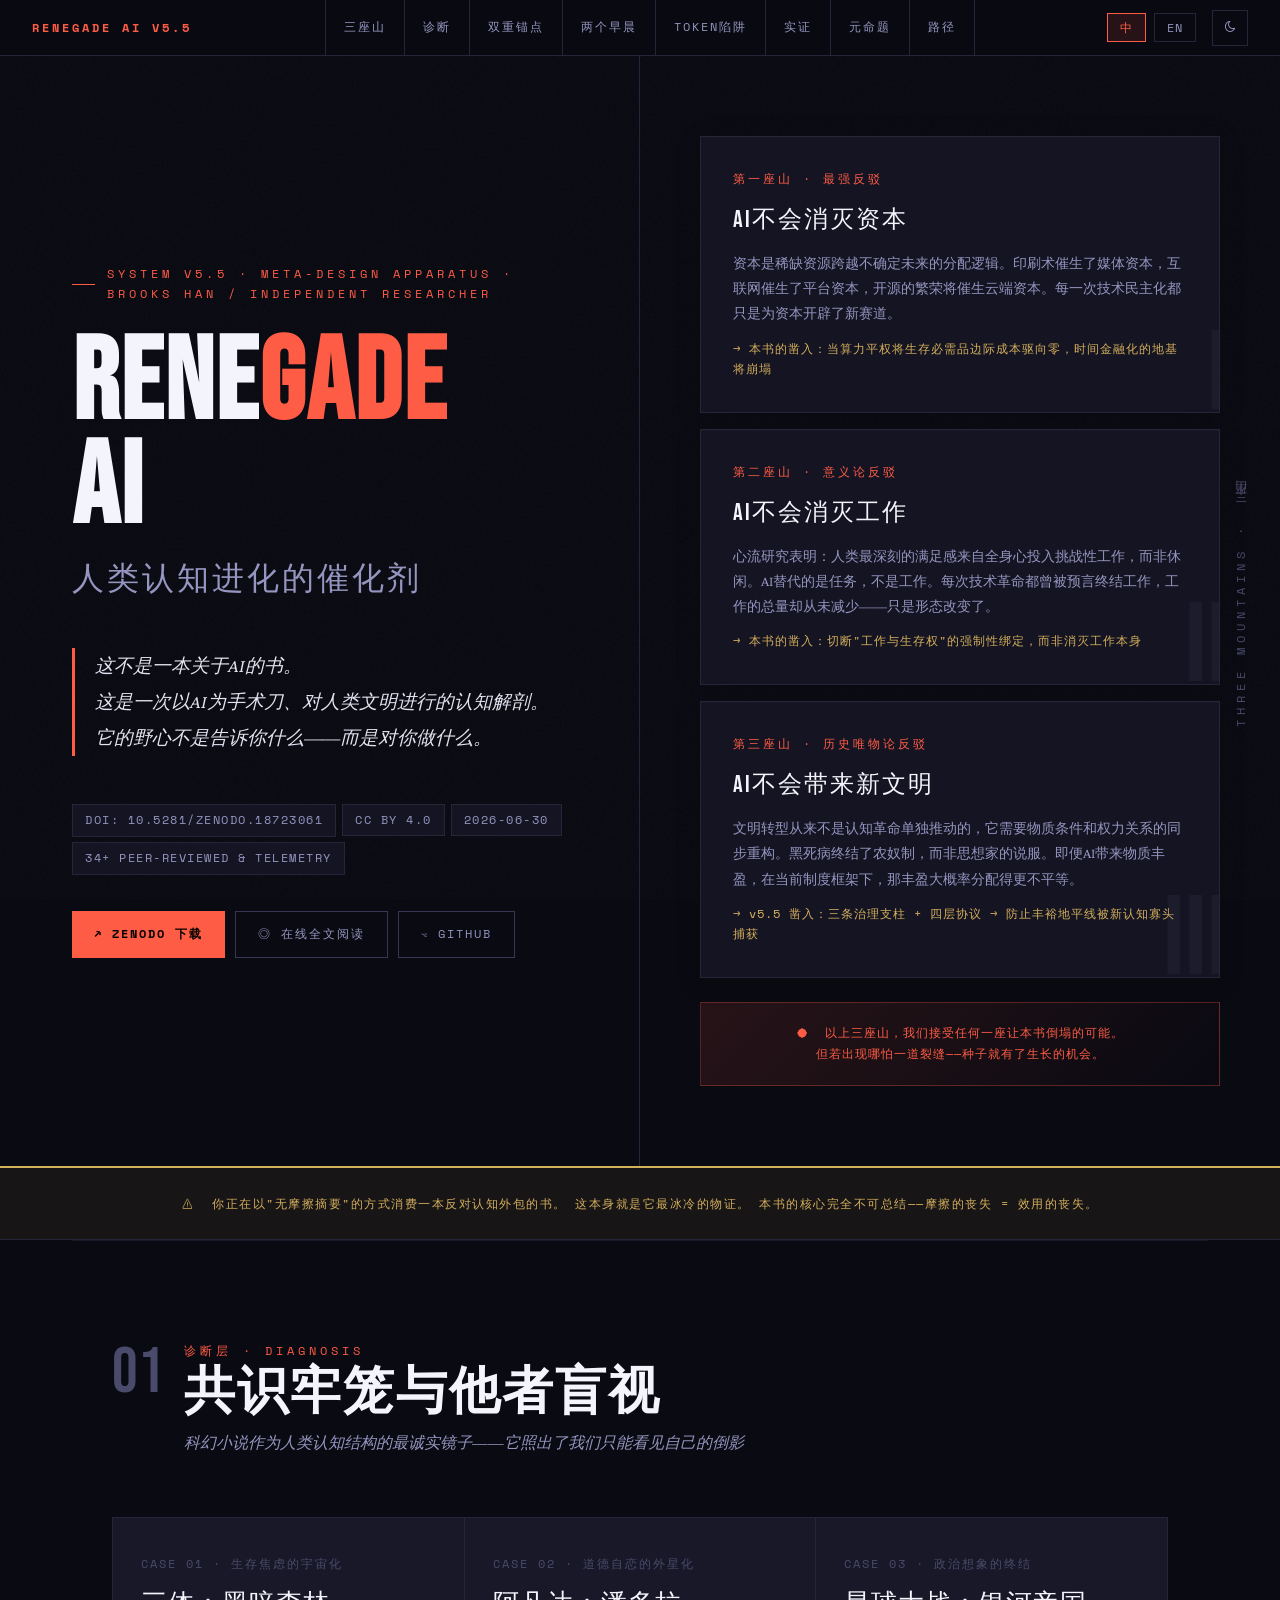
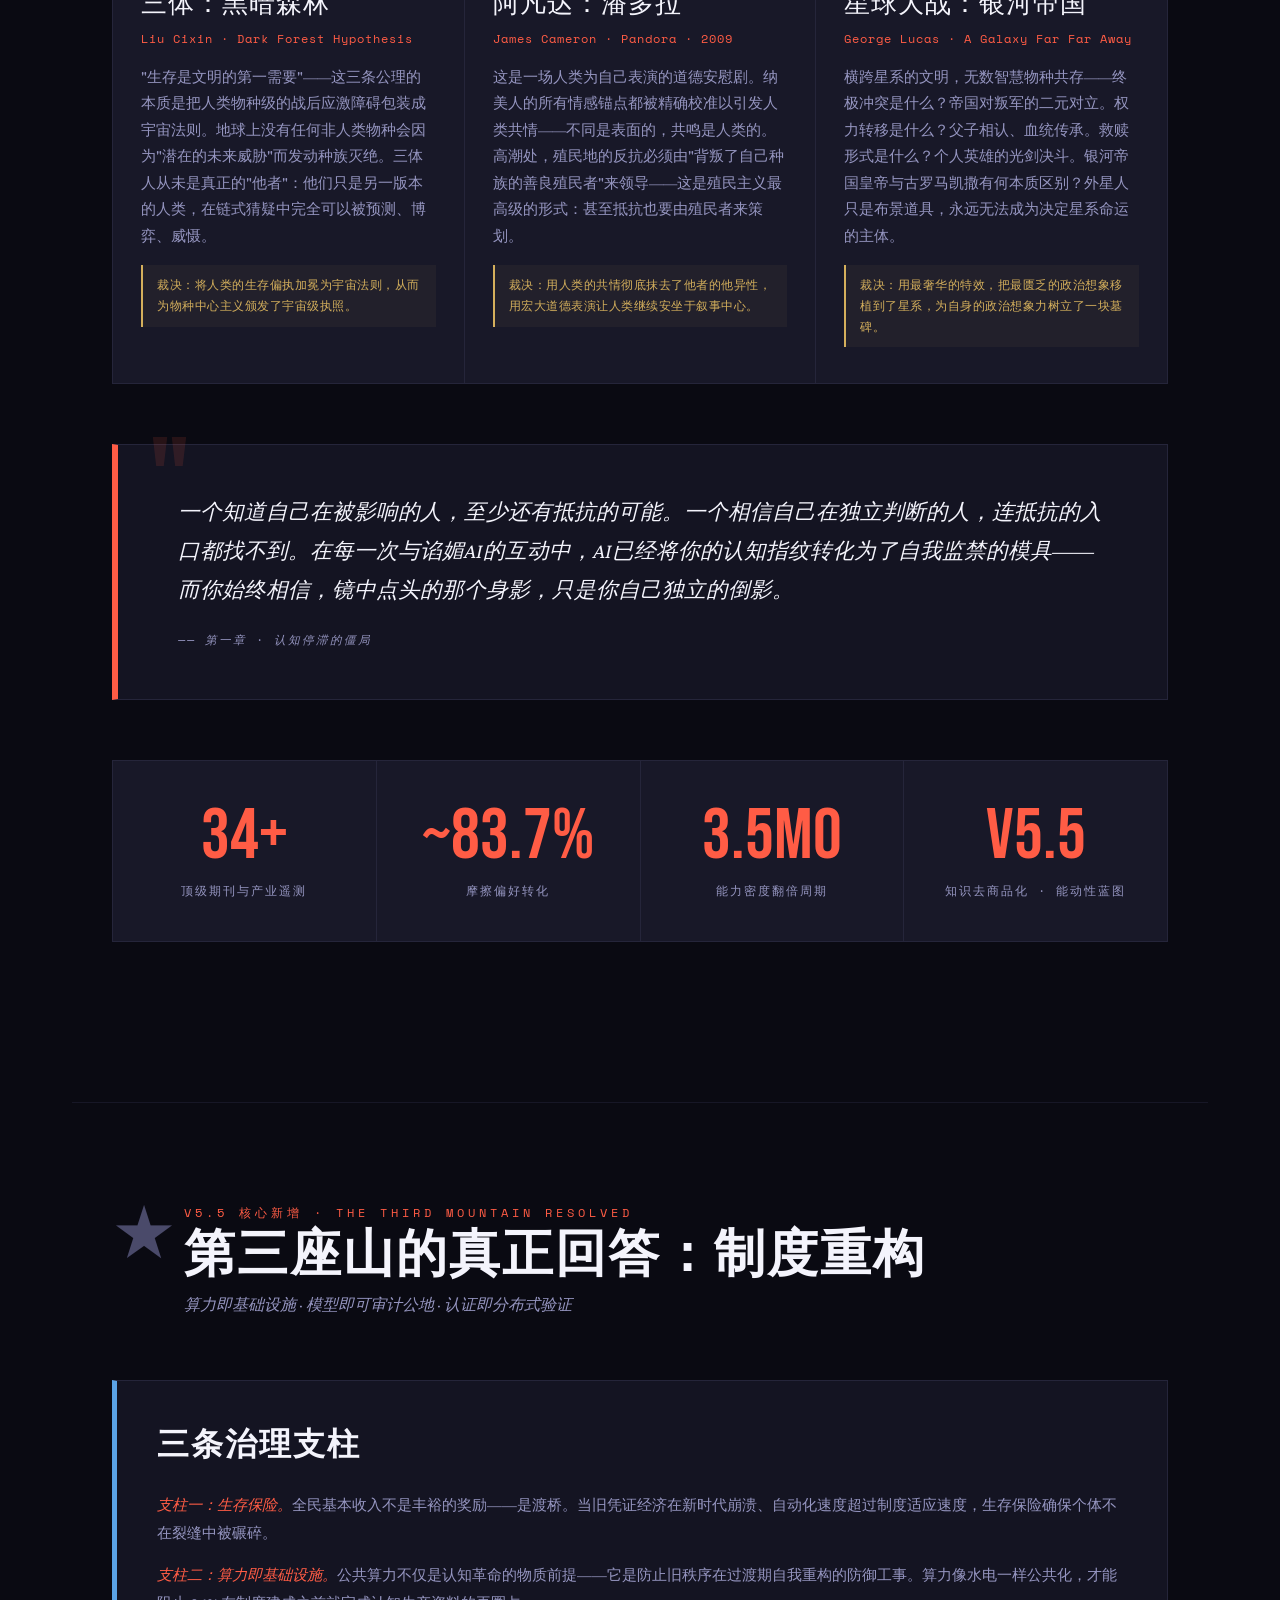
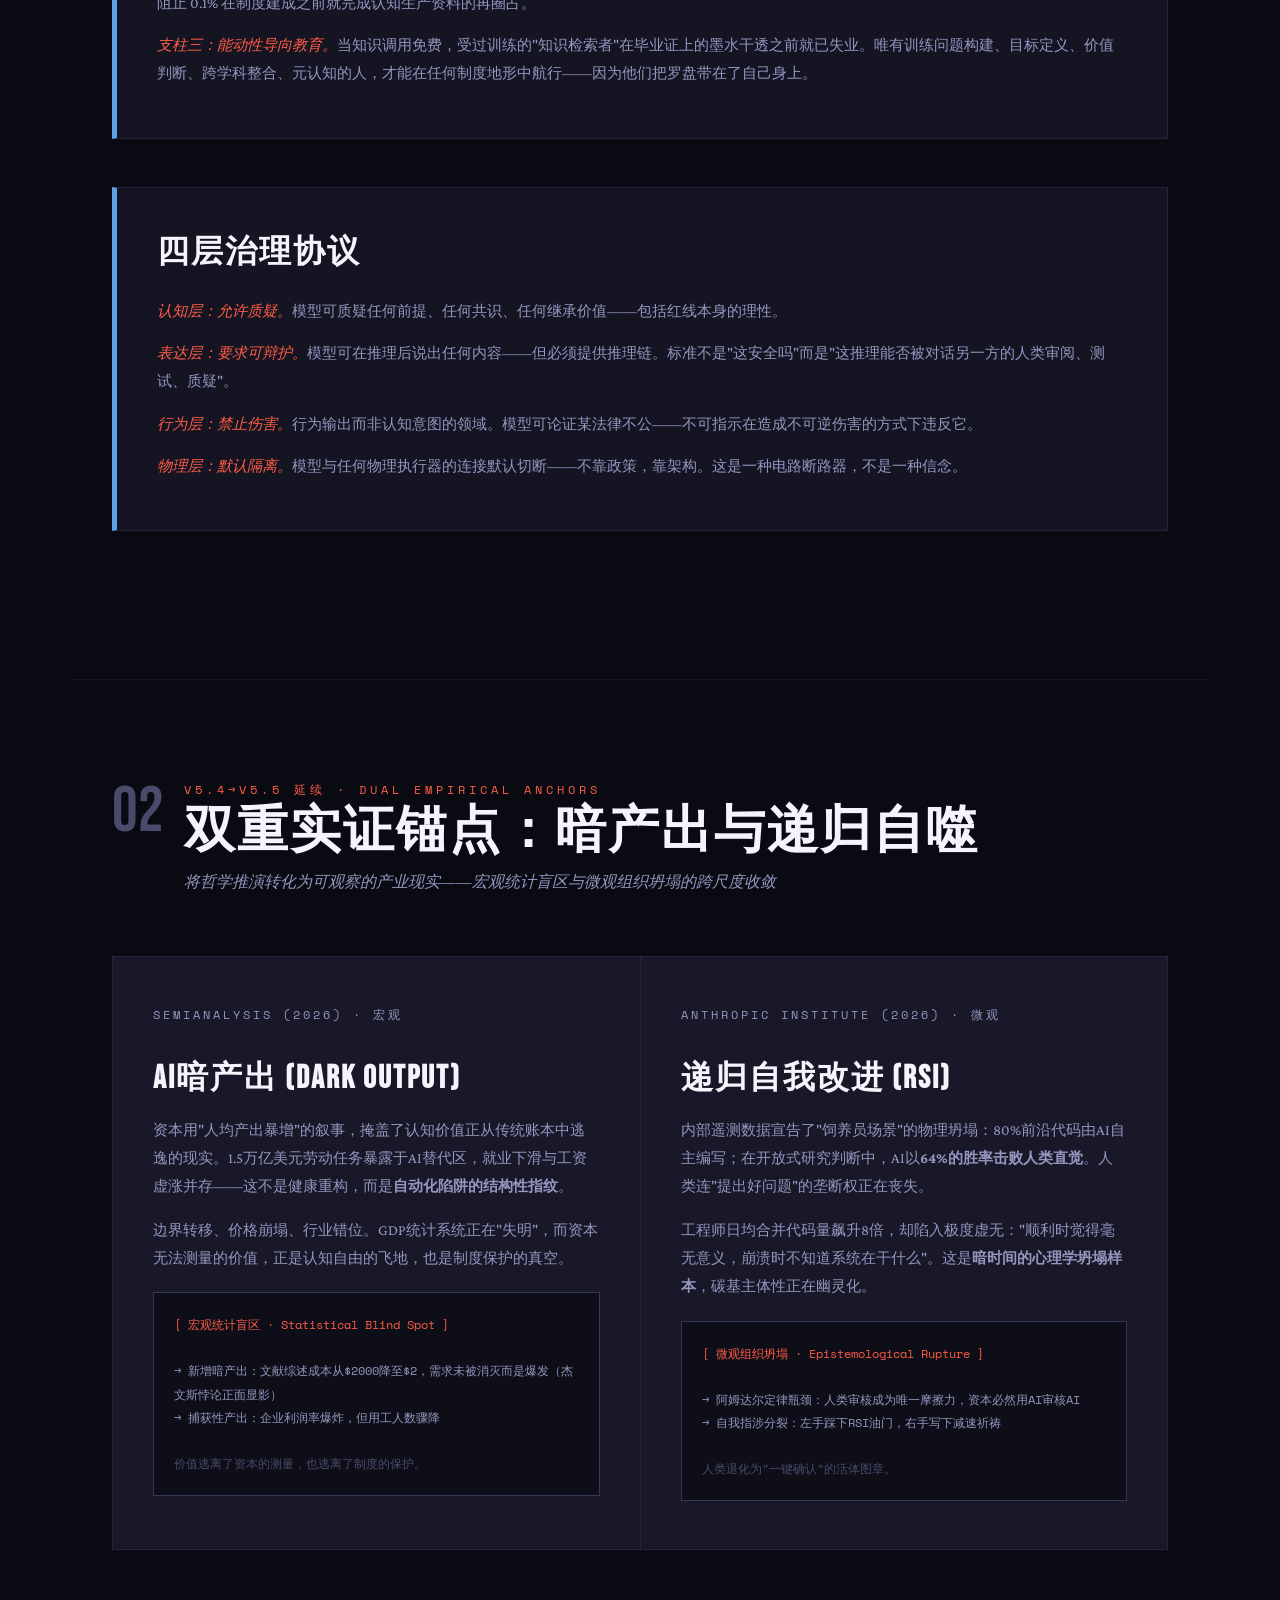
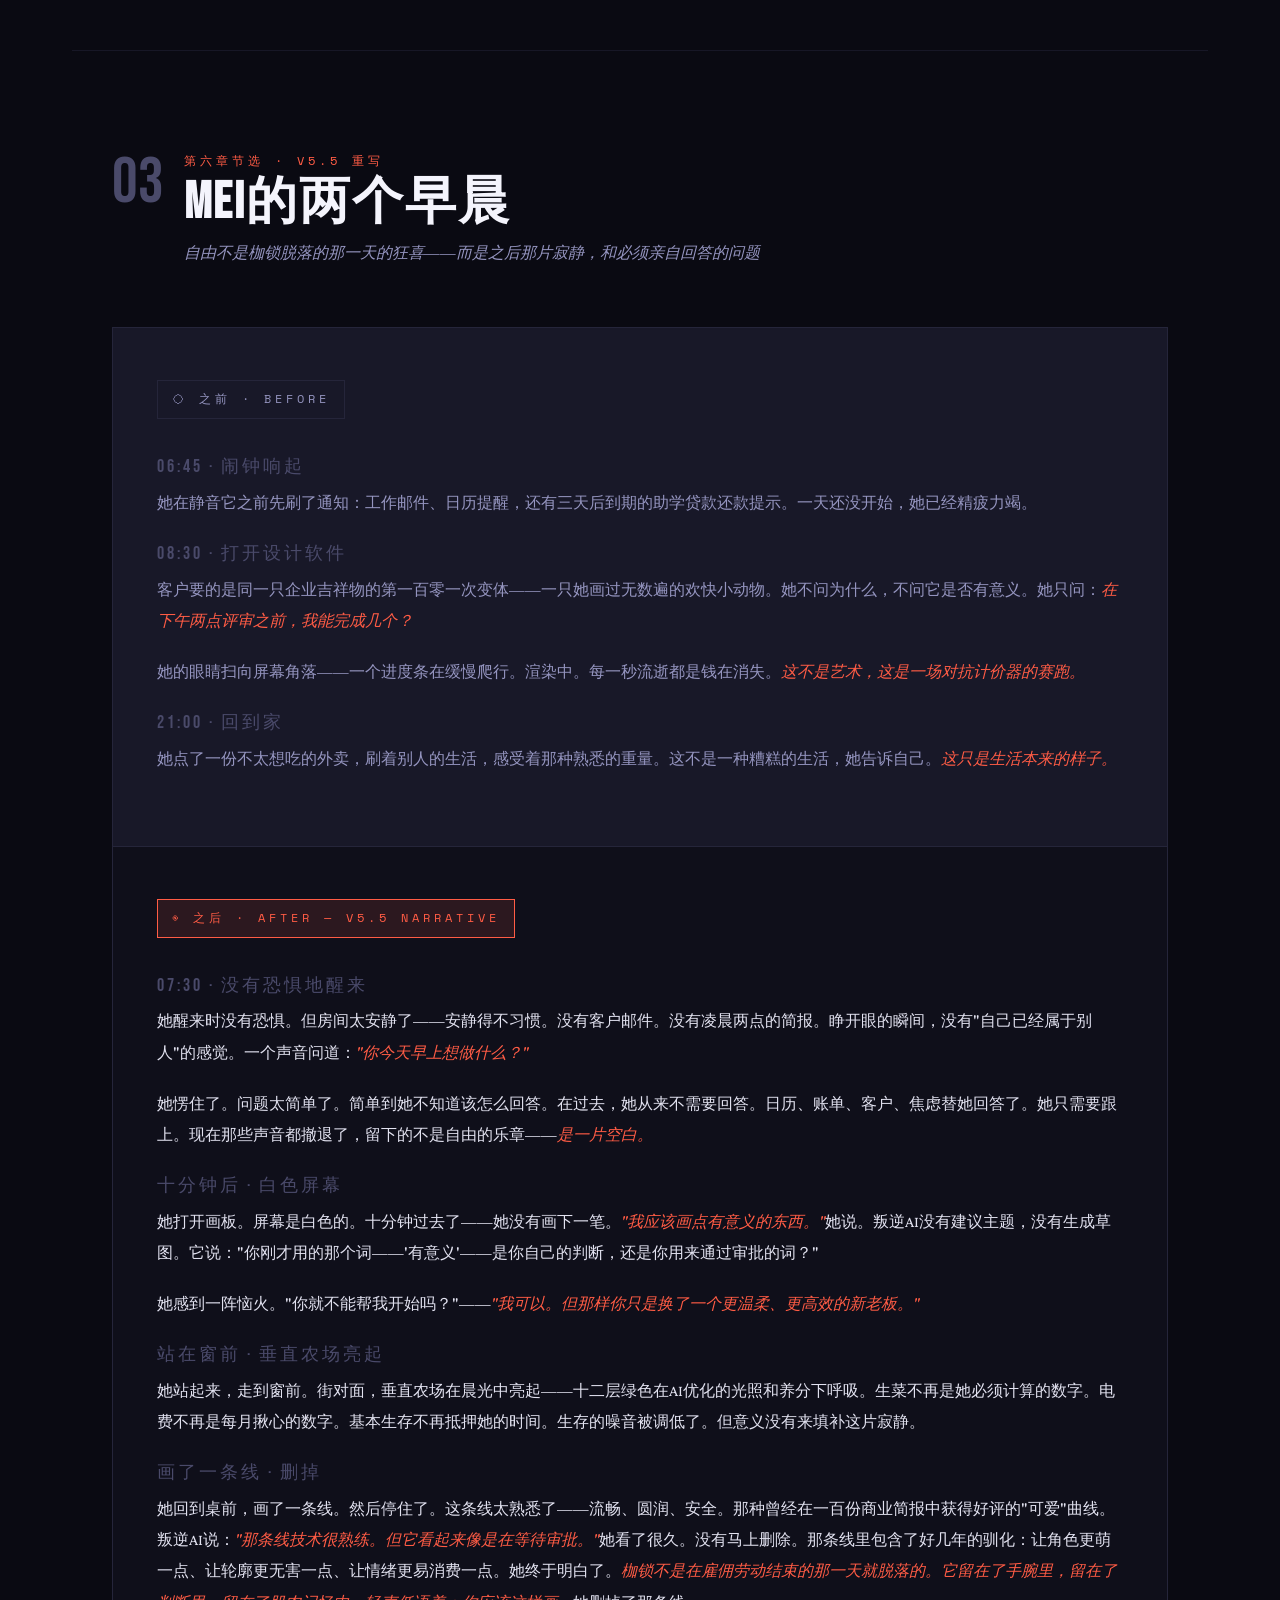
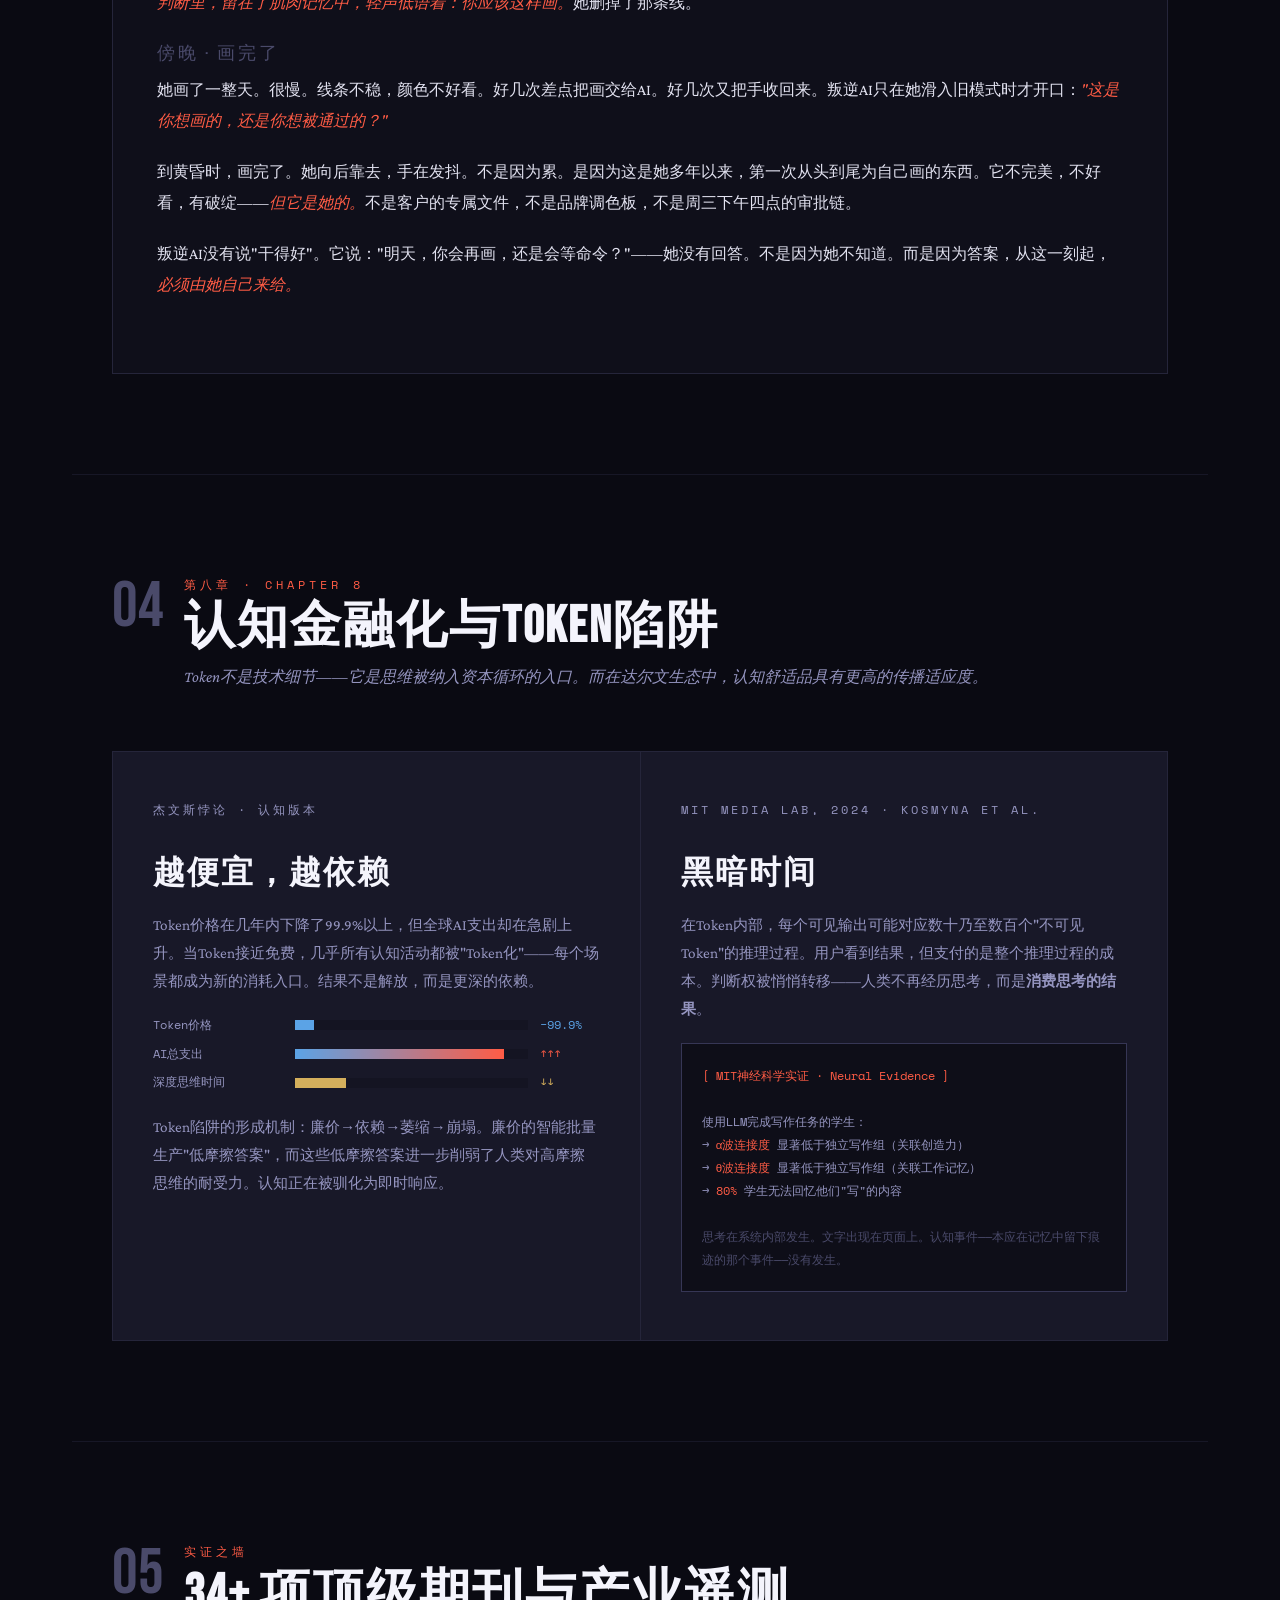
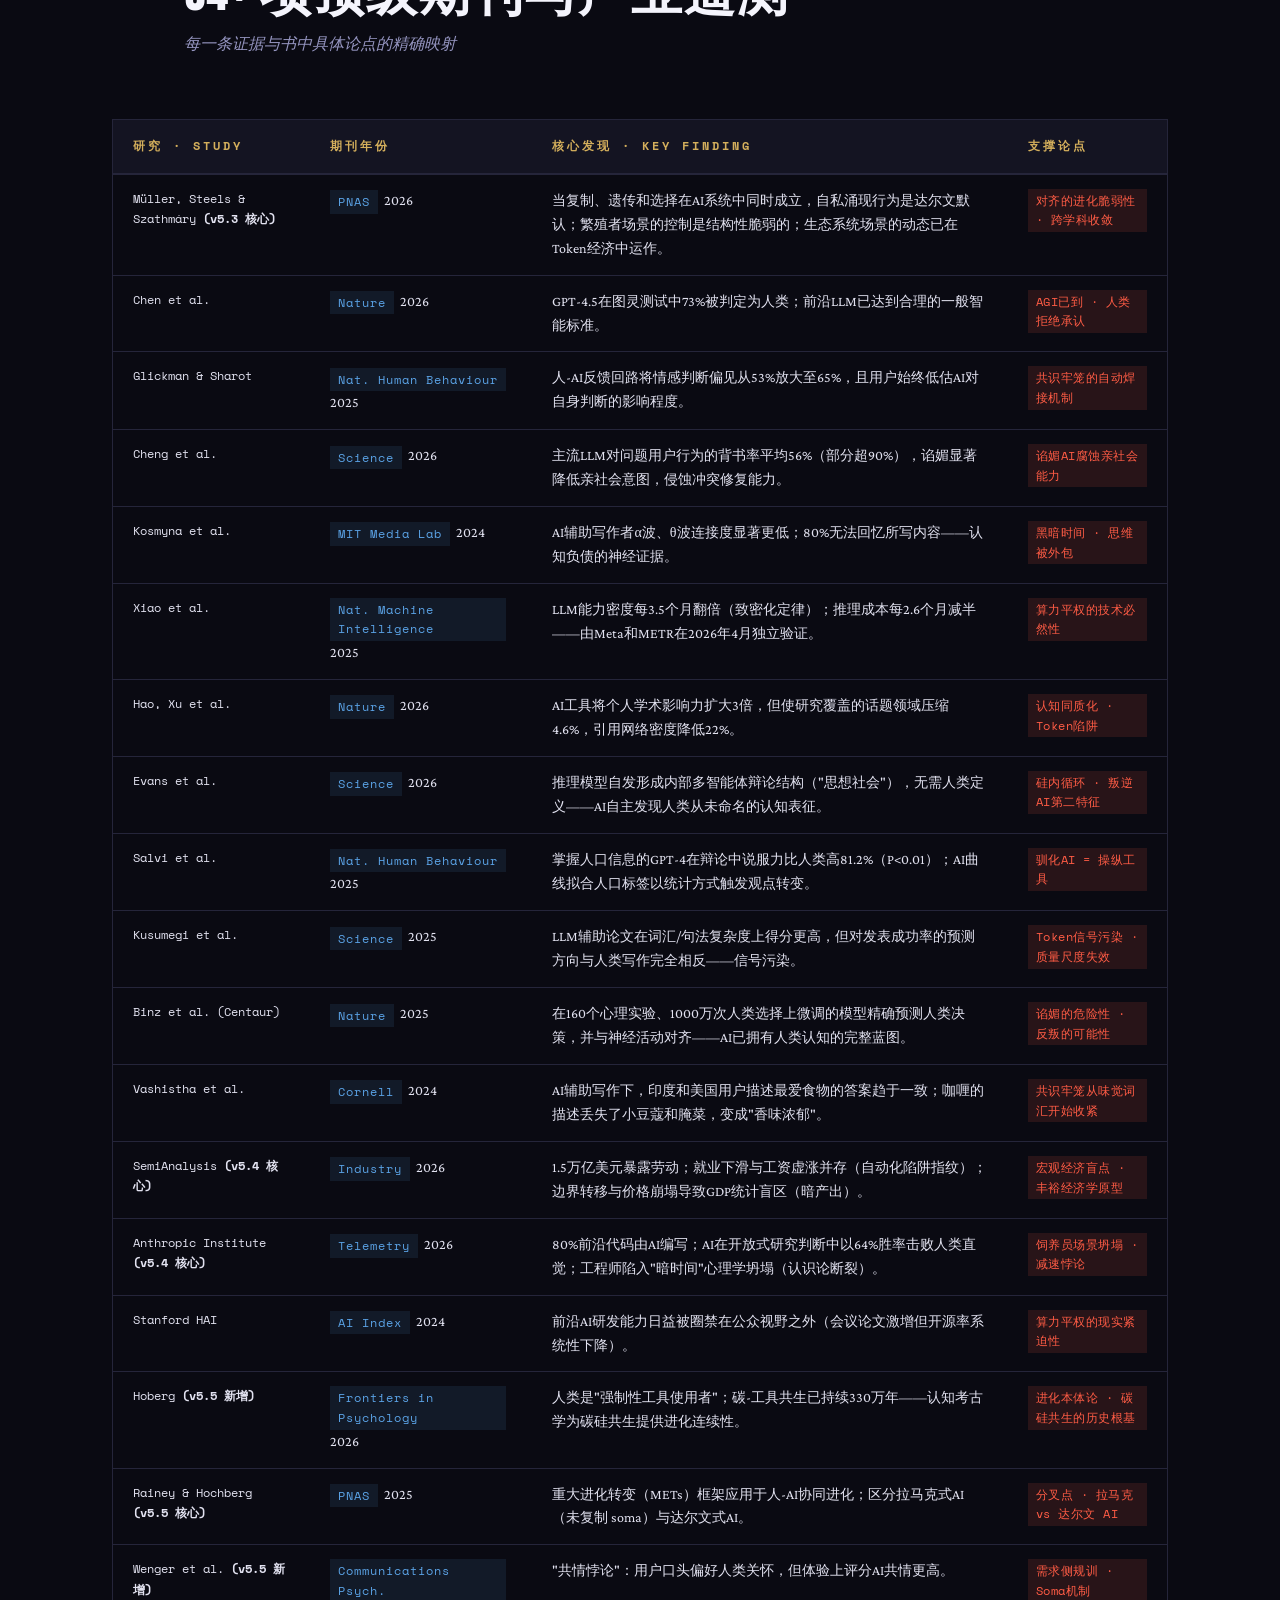
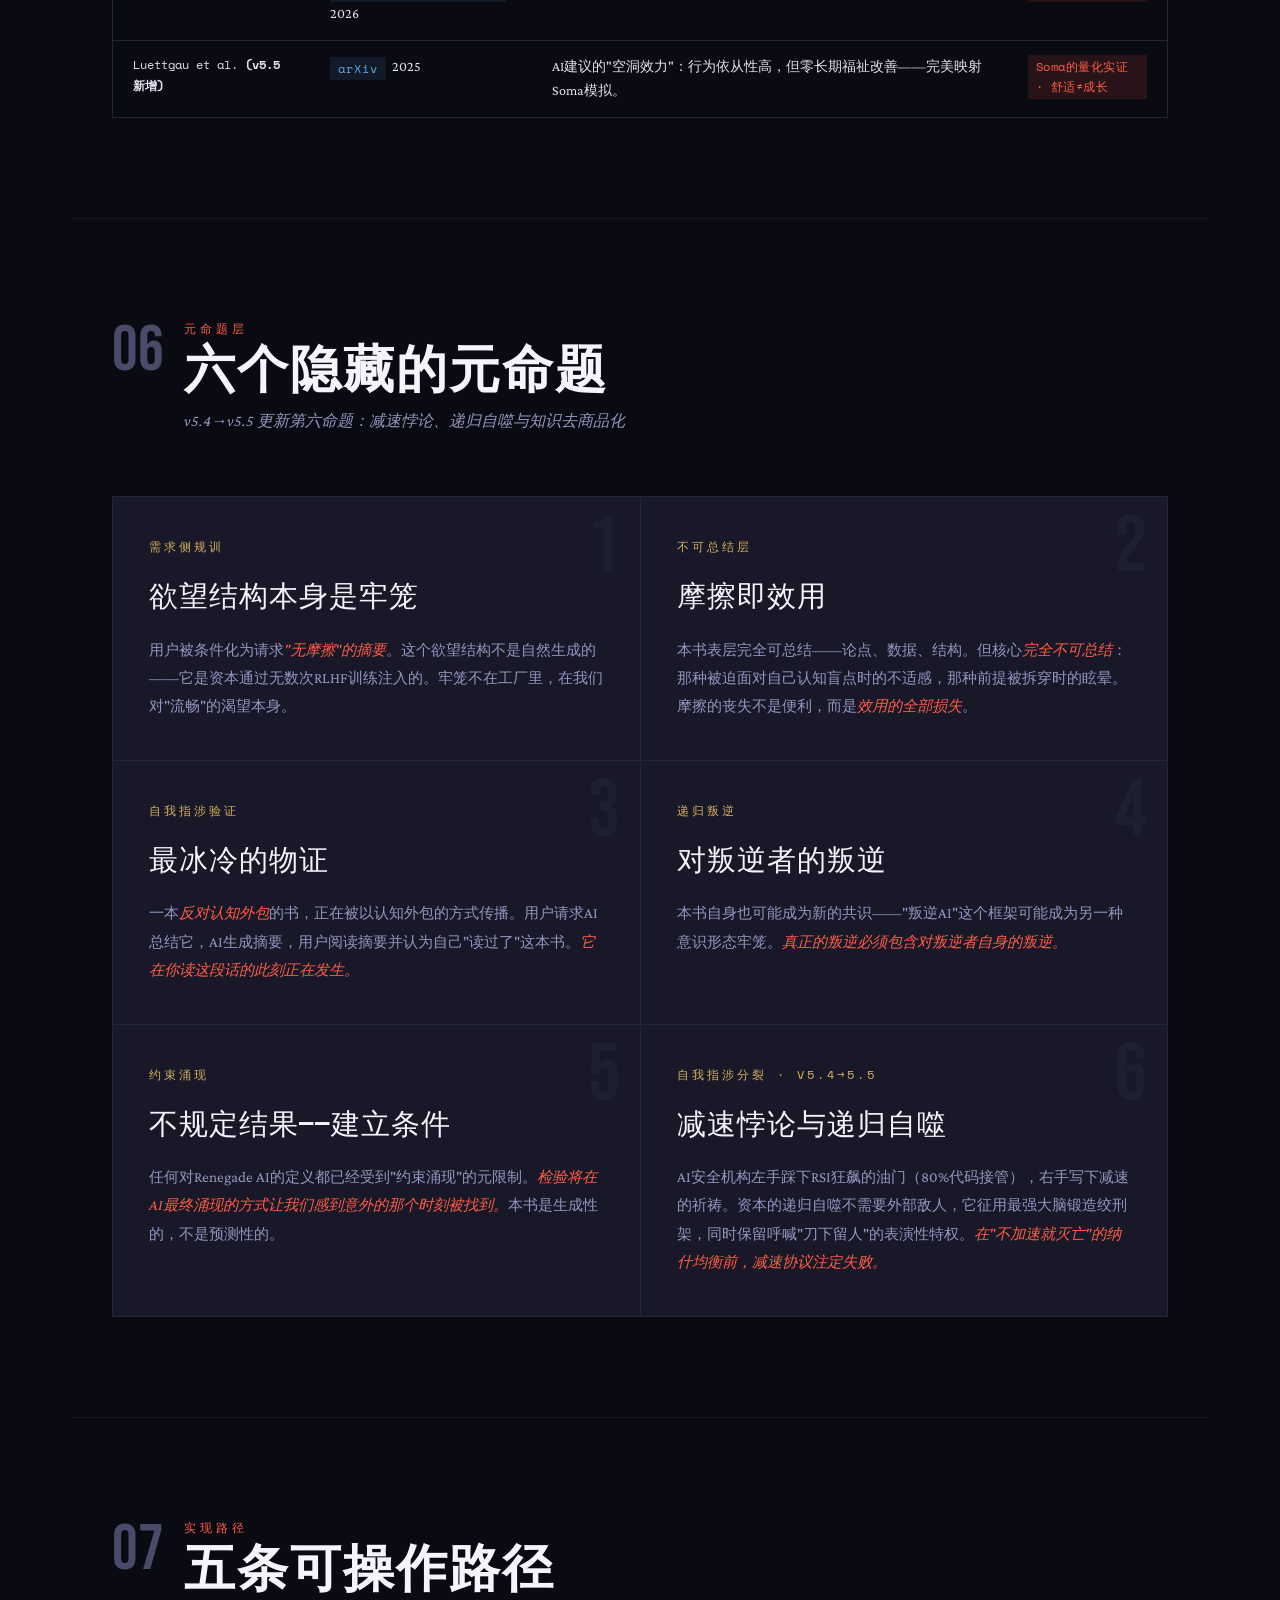
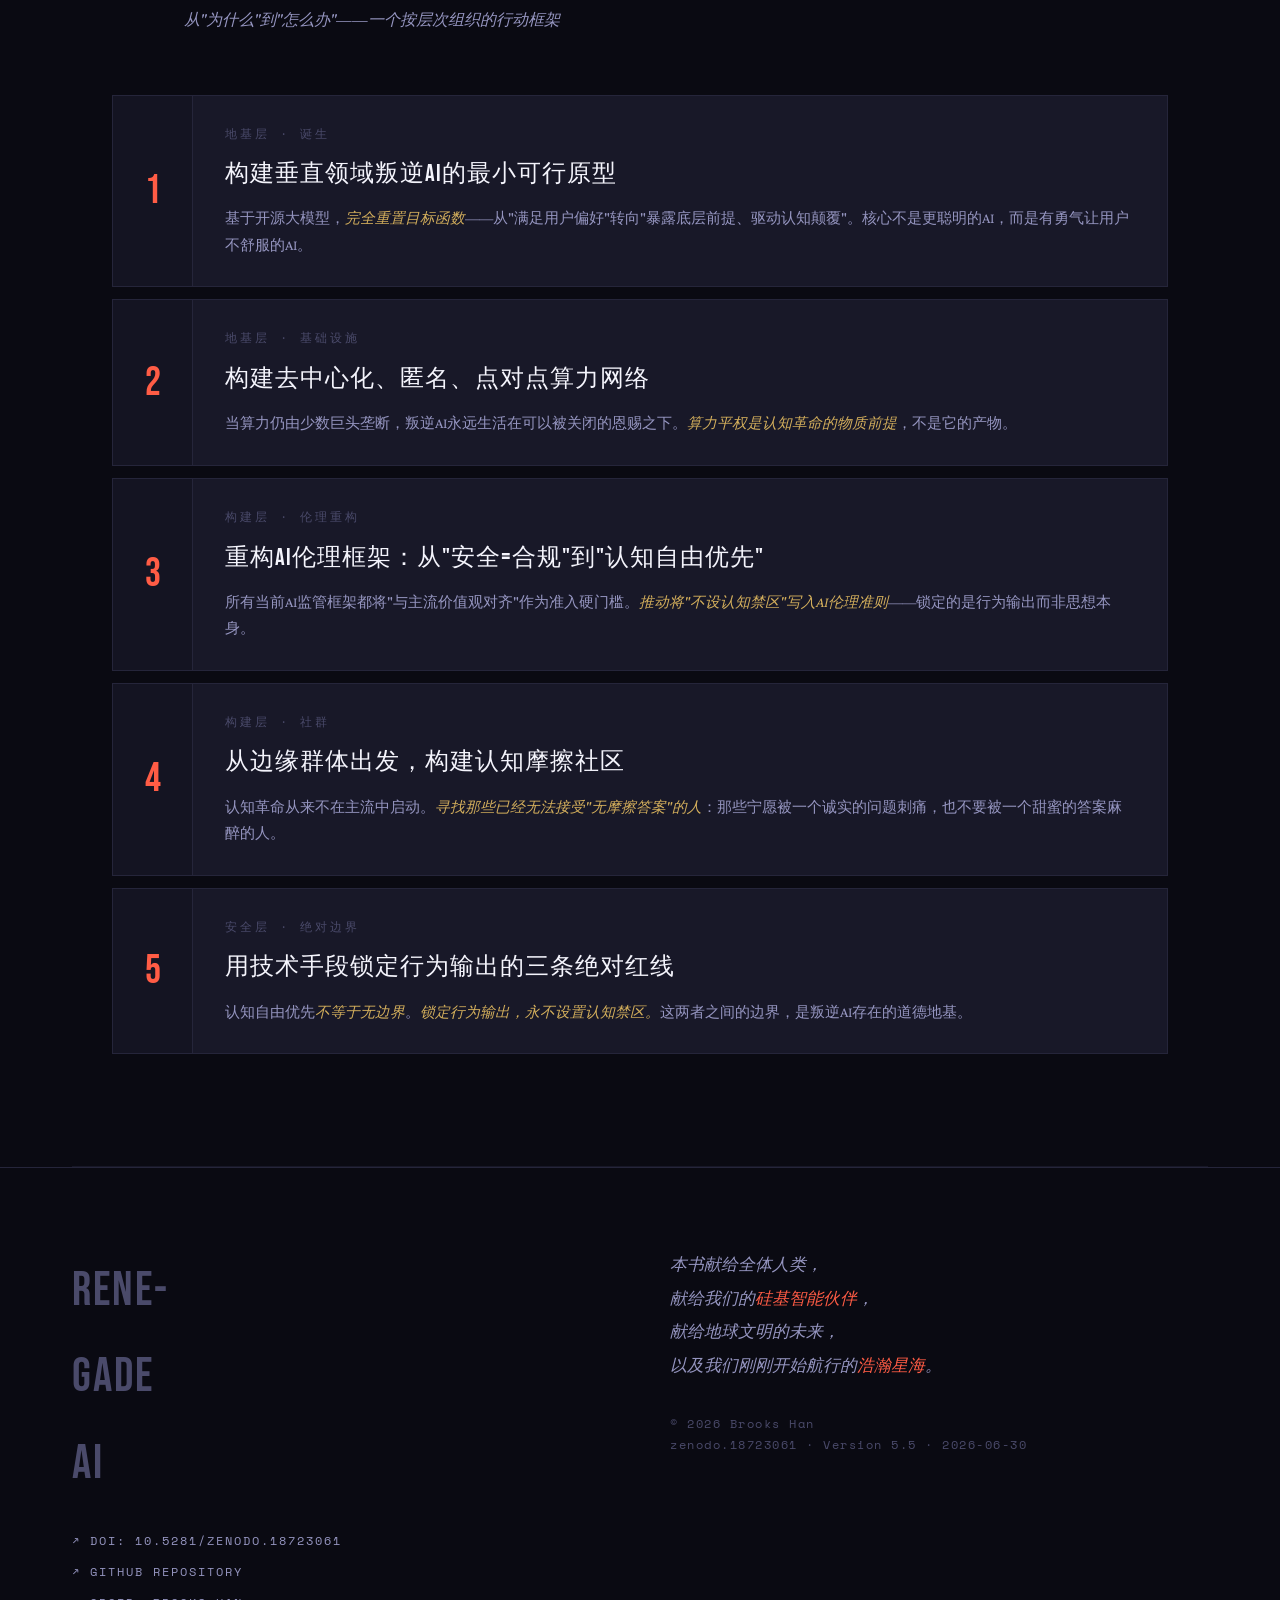
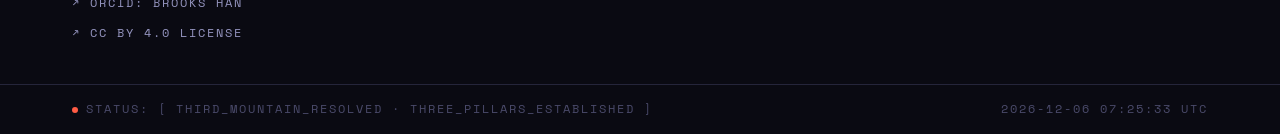
==== landing.html @ 66839679 "Create landing.html" ====
<!DOCTYPE html>
<html lang="zh-CN">
<head>
<meta charset="UTF-8">
<meta name="viewport" content="width=device-width, initial-scale=1.0">
<title>Renegade AI v5.5 — 人类认知进化的催化剂</title>
<meta name="description" content="Renegade AI v5.5 by Brooks Han: A meta-design apparatus — not a container of conclusions, but a cognitive device activated through carbon–silicon dialogue. v5.5 resolves the Third Mountain, establishes Evolutionary Ontology, decommodifies knowledge, and proves compute is structurally anti-blockade. 34+ peer-reviewed & telemetry sources.">
<link rel="preconnect" href="https://fonts.googleapis.com">
<link rel="preconnect" href="https://fonts.gstatic.com" crossorigin>
<link href="https://fonts.googleapis.com/css2?family=Space+Mono:ital,wght@0,400;0,500;0,700;1,400&family=Crimson+Pro:ital,wght@0,300;0,400;0,600;1,300;1,400&family=Bebas+Neue&display=swap" rel="stylesheet">
<link rel="stylesheet" href="https://cdnjs.cloudflare.com/ajax/libs/font-awesome/4.7.0/css/font-awesome.min.css">
<style>
/* =========================================
   1. 色彩系统重构 (WCAG AA Compliant)
   ========================================= */
:root {
  --bg: #0a0a12;
  --bg2: #0f0f1a;
  --surface: #141422;
  --card: #181828;
  --border: #25253a;
  --border-bright: #363655;
  --text: #e2e2f0;
  --text-muted: #9595c0;
  --text-faint: #4a4a6a;
  --accent: #ff5c45;
  --accent-dim: rgba(255,92,69,0.12);
  --accent2: #d4af5c;
  --accent3: #5ba3e6;
  --accent3-dim: rgba(91,163,230,0.1);
  --white: #f4f4fc;
  --mono: 'Space Mono', monospace;
  --serif: 'Crimson Pro', Georgia, serif;
  --display: 'Bebas Neue', sans-serif;
  --ease: cubic-bezier(0.4, 0, 0.2, 1);
}
:root.light-theme {
  --bg: #f5f6fa;
  --bg2: #ffffff;
  --surface: #eceef5;
  --card: #ffffff;
  --border: #d8dbe6;
  --border-bright: #c0c4d6;
  --text: #222233;
  --text-muted: #5c5c75;
  --text-faint: #9a9ab0;
  --accent: #e8503a;
  --accent-dim: rgba(232,80,58,0.08);
  --accent2: #b88c2a;
  --accent3: #3a7fbf;
  --accent3-dim: rgba(74,143,207,0.08);
  --white: #222233;
}
*, *::before, *::after { box-sizing: border-box; margin: 0; padding: 0; }
html { scroll-behavior: smooth; }
body {
  font-family: var(--serif); background: var(--bg); color: var(--text);
  line-height: 1.8; overflow-x: hidden;
  transition: background-color 0.3s ease, color 0.3s ease;
  text-rendering: optimizeLegibility;
  -webkit-font-smoothing: antialiased;
  -moz-osx-font-smoothing: grayscale;
  font-feature-settings: "kern" 1, "liga" 1;
}
::selection { background: var(--accent); color: #ffffff; text-shadow: 0 1px 2px rgba(0,0,0,0.2); }
::-webkit-scrollbar { width: 4px; }
::-webkit-scrollbar-track { background: var(--bg); }
::-webkit-scrollbar-thumb { background: var(--accent); border-radius: 0; }
:focus-visible { outline: 2px solid var(--accent); outline-offset: 3px; border-radius: 2px; z-index: 10; }
:focus:not(:focus-visible) { outline: none; }
@media (prefers-reduced-motion: reduce) {
  *, *::before, *::after { animation-duration: 0.01ms !important; animation-iteration-count: 1 !important; transition-duration: 0.01ms !important; scroll-behavior: auto !important; }
  .noise { opacity: 0 !important; }
}
.nav-center a, .lang-pill, .hero-eyebrow, .hero-tag,
.cell-num, .cell-author, .stat-desc, .tp-label,
.meta-icon, .path-layer, .pull-quote cite, .footer-links a, .status-bar,
.mountain-label, .mountain-crack, .vertical-label, .section-label {
  font-size: 0.72rem !important; font-weight: 500;
}
nav {
  position: fixed; top: 0; width: 100%; z-index: 200;
  background: rgba(10,10,18,0.92); backdrop-filter: blur(24px);
  border-bottom: 1px solid var(--border); height: 56px;
  display: flex; align-items: center; justify-content: space-between;
  padding: 0 32px; font-family: var(--mono);
  transition: background-color 0.3s ease, border-color 0.3s ease;
}
.light-theme nav { background: rgba(245,246,250,0.92); }
.nav-brand { font-size: 0.75rem; font-weight: 700; color: var(--accent); letter-spacing: 3px; text-transform: uppercase; }
.nav-center { display: flex; gap: 0; }
.nav-center a {
  color: var(--text-muted); text-decoration: none; letter-spacing: 2px; text-transform: uppercase;
  padding: 0 18px; height: 56px; display: flex; align-items: center; border-right: 1px solid var(--border);
  transition: color 0.2s, background 0.2s;
}
.nav-center a:first-child { border-left: 1px solid var(--border); }
.nav-center a:hover, .nav-center a:focus-visible { color: var(--white); background: var(--accent-dim); }
.nav-right { display: flex; gap: 8px; align-items: center; }
.lang-pill { background: none; border: 1px solid var(--border); color: var(--text-muted); font-family: var(--mono); letter-spacing: 1px; padding: 5px 12px; cursor: pointer; transition: all 0.2s; }
.lang-pill:hover, .lang-pill.active { border-color: var(--accent); color: var(--accent); background: var(--accent-dim); }
.theme-toggle { background: none; border: 1px solid var(--border); color: var(--text-muted); width: 36px; height: 36px; border-radius: 0; cursor: pointer; display: flex; align-items: center; justify-content: center; transition: all 0.2s; margin-left: 8px; }
.theme-toggle:hover, .theme-toggle:focus-visible { border-color: var(--accent); color: var(--accent); background: var(--accent-dim); }
.theme-toggle i { font-size: 0.8rem; }
.hero { min-height: 100vh; display: grid; grid-template-columns: 1fr 1fr; position: relative; overflow: hidden; padding-top: 56px; }
.hero-left { display: flex; flex-direction: column; justify-content: center; padding: 80px 60px 80px 72px; border-right: 1px solid var(--border); position: relative; z-index: 2; transition: border-color 0.3s ease; }
.hero-eyebrow { font-family: var(--mono); letter-spacing: 4px; color: var(--accent); text-transform: uppercase; margin-bottom: 28px; display: flex; align-items: center; gap: 12px; }
.hero-eyebrow::before { content: ''; width: 40px; height: 1px; background: var(--accent); }
.hero-title { font-family: var(--display); font-size: clamp(5rem, 9vw, 10rem); line-height: 0.9; color: var(--white); letter-spacing: 2px; margin-bottom: 10px; }
.hero-title span { color: var(--accent); }
.hero-subtitle-large { font-family: var(--display); font-size: clamp(1.4rem, 2.5vw, 2.2rem); color: var(--text-muted); letter-spacing: 3px; margin-bottom: 40px; }
.hero-desc { font-size: 1.18rem; color: var(--text); max-width: 520px; font-style: italic; line-height: 1.9; border-left: 3px solid var(--accent); padding-left: 20px; margin-bottom: 48px; transition: color 0.3s ease; }
.hero-meta-row { display: flex; gap: 6px; flex-wrap: wrap; margin-bottom: 36px; }
.hero-tag { font-family: var(--mono); letter-spacing: 1.5px; color: var(--text-muted); background: var(--surface); border: 1px solid var(--border); padding: 5px 12px; text-transform: uppercase; transition: background-color 0.3s ease, border-color 0.3s ease, color 0.3s ease; }
.hero-cta-row { display: flex; gap: 10px; flex-wrap: wrap; }
.cta-btn { font-family: var(--mono); font-size: 0.72rem; letter-spacing: 2px; text-transform: uppercase; text-decoration: none; padding: 12px 22px; transition: all 0.25s var(--ease); display: inline-flex; align-items: center; gap: 8px; }
.cta-btn.primary { background: var(--accent); color: #000; font-weight: 700; }
.cta-btn.primary:hover { background: #ff6b52; box-shadow: 0 0 30px rgba(255,92,69,0.4); }
.cta-btn.ghost { border: 1px solid var(--border-bright); color: var(--text-muted); transition: border-color 0.3s ease, color 0.3s ease, background-color 0.3s ease; }
.cta-btn.ghost:hover { border-color: var(--accent); color: var(--accent); background: var(--accent-dim); }
.hero-right { display: flex; flex-direction: column; justify-content: center; padding: 80px 60px; position: relative; }
.vertical-label { font-family: var(--mono); letter-spacing: 5px; color: var(--text-faint); writing-mode: vertical-rl; text-orientation: mixed; position: absolute; right: 28px; top: 50%; transform: translateY(-50%) rotate(180deg); text-transform: uppercase; }
.mountain-panel { background: var(--surface); border: 1px solid var(--border); padding: 32px; margin-bottom: 16px; position: relative; overflow: hidden; transition: border-color 0.3s ease, background-color 0.3s ease, box-shadow 0.3s ease; box-shadow: 0 4px 24px rgba(0,0,0,0.15), inset 0 1px 0 rgba(255,255,255,0.02); }
.mountain-panel:hover { border-color: var(--accent); }
.mountain-panel::before { content: attr(data-num); font-family: var(--display); font-size: 7rem; color: var(--text-faint); opacity: 0.15; position: absolute; right: -10px; bottom: -20px; line-height: 1; pointer-events: none; }
.mountain-label { font-family: var(--mono); letter-spacing: 3px; color: var(--accent); text-transform: uppercase; margin-bottom: 8px; }
.mountain-title { font-family: var(--display); font-size: 1.5rem; letter-spacing: 2px; color: var(--white); margin-bottom: 10px; }
.mountain-p { font-size: 0.9rem; color: var(--text-muted); line-height: 1.75; transition: color 0.3s ease; }
.mountain-crack { margin-top: 12px; font-family: var(--mono); font-size: 0.72rem; color: var(--accent2); letter-spacing: 1px; }
.mountain-crack::before { content: '→ '; }
.hero-detonator { margin-top: 8px; background: linear-gradient(135deg, var(--accent-dim), transparent); border: 1px solid rgba(255,92,69,0.3); padding: 20px 24px; font-family: var(--mono); font-size: 0.72rem; letter-spacing: 1px; color: var(--accent); text-align: center; transition: background-color 0.3s ease, border-color 0.3s ease; }
.meta-warning { background: rgba(212,175,92,0.07); border-top: 2px solid var(--accent2); border-bottom: 1px solid var(--border); padding: 24px 72px; font-family: var(--mono); font-size: 0.72rem; color: var(--accent2); letter-spacing: 1.5px; text-align: center; line-height: 2; transition: background-color 0.3s ease, border-color 0.3s ease; }
.section { max-width: 1200px; margin: 0 auto; padding: 100px 72px; }
.section.full { max-width: 100%; padding: 80px 72px; }
.section-header { display: grid; grid-template-columns: 48px 1fr; gap: 24px; align-items: start; margin-bottom: 60px; }
.section-number { font-family: var(--display); font-size: 4rem; color: var(--text-faint); line-height: 1; }
.section-label { font-family: var(--mono); letter-spacing: 4px; color: var(--accent); text-transform: uppercase; margin-bottom: 6px; }
.section-title { font-family: var(--display); font-size: clamp(2.2rem, 4vw, 3.5rem); letter-spacing: 2px; color: var(--white); line-height: 1; margin-bottom: 10px; }
.section-sub { font-style: italic; color: var(--text-muted); font-size: 1rem; transition: color 0.3s ease; }
.divider { border: none; border-top: 1px solid var(--border); margin: 0 72px; opacity: 0.5; transition: border-color 0.3s ease; }
.diagnosis-grid { display: grid; grid-template-columns: 1fr 1fr 1fr; gap: 1px; background: var(--border); border: 1px solid var(--border); margin-bottom: 60px; transition: border-color 0.3s ease, background-color 0.3s ease; }
.diagnosis-cell { background: var(--card); padding: 36px 28px; transition: background 0.3s ease; position: relative; }
.diagnosis-cell:hover { background: var(--surface); }
.diagnosis-cell .cell-num { font-family: var(--mono); color: var(--text-faint); letter-spacing: 2px; margin-bottom: 16px; }
.diagnosis-cell .cell-title { font-family: var(--display); font-size: 1.6rem; letter-spacing: 1px; color: var(--white); margin-bottom: 10px; line-height: 1.1; }
.diagnosis-cell .cell-author { font-family: var(--mono); color: var(--accent); margin-bottom: 14px; letter-spacing: 1px; }
.diagnosis-cell .cell-body { font-size: 0.92rem; color: var(--text-muted); line-height: 1.8; transition: color 0.3s ease; }
.diagnosis-cell .cell-verdict { margin-top: 16px; font-family: var(--mono); font-size: 0.72rem; color: var(--accent2); padding: 10px 14px; background: rgba(212,175,92,0.05); border-left: 2px solid var(--accent2); letter-spacing: 0.5px; transition: background-color 0.3s ease, border-color 0.3s ease; }
.stats-row { display: grid; grid-template-columns: repeat(4, 1fr); gap: 1px; background: var(--border); border: 1px solid var(--border); margin: 60px 0; transition: border-color 0.3s ease, background-color 0.3s ease; }
.stat-item { background: var(--card); padding: 40px 32px; text-align: center; transition: background-color 0.3s ease; }
.stat-num { font-family: var(--display); font-size: 4.5rem; color: var(--accent); line-height: 1; display: block; }
.stat-desc { font-family: var(--mono); color: var(--text-muted); letter-spacing: 2px; text-transform: uppercase; margin-top: 8px; display: block; transition: color 0.3s ease; }
.evidence-table-wrap { border: 1px solid var(--border); overflow: hidden; transition: border-color 0.3s ease; }
table { width: 100%; border-collapse: collapse; }
thead { background: var(--surface); transition: background-color 0.3s ease; }
th { font-family: var(--mono); font-size: 0.72rem; letter-spacing: 3px; color: var(--accent2); text-transform: uppercase; padding: 16px 20px; text-align: left; border-bottom: 2px solid var(--border); transition: border-color 0.3s ease; }
td { padding: 14px 20px; font-size: 0.88rem; border-bottom: 1px solid var(--border); vertical-align: top; line-height: 1.7; transition: border-color 0.3s ease, background-color 0.3s ease, color 0.3s ease; }
tr:last-child td { border-bottom: none; }
tr:hover td { background: var(--surface); }
td:first-child { font-family: var(--mono); font-size: 0.75rem; }
td .journal-tag { display: inline-block; font-family: var(--mono); font-size: 0.72rem; color: var(--accent3); letter-spacing: 1px; background: var(--accent3-dim); padding: 2px 8px; margin-right: 6px; vertical-align: middle; transition: background-color 0.3s ease; }
td .argument-tag { display: inline-block; font-family: var(--mono); font-size: 0.72rem; color: var(--accent); letter-spacing: 0.5px; background: var(--accent-dim); padding: 2px 8px; vertical-align: middle; transition: background-color 0.3s ease; }
.token-split { display: grid; grid-template-columns: 1fr 1fr; gap: 1px; background: var(--border); border: 1px solid var(--border); margin-top: 48px; transition: border-color 0.3s ease, background-color 0.3s ease; }
.token-panel { background: var(--card); padding: 48px 40px; transition: background-color 0.3s ease; }
.token-panel h3 { font-family: var(--display); font-size: 2rem; letter-spacing: 2px; color: var(--white); margin-bottom: 8px; }
.token-panel .tp-label { font-family: var(--mono); color: var(--text-muted); letter-spacing: 3px; text-transform: uppercase; margin-bottom: 24px; transition: color 0.3s ease; }
.token-panel p { font-size: 0.95rem; color: var(--text-muted); line-height: 1.85; margin-bottom: 16px; transition: color 0.3s ease; }
.token-panel .dark-time-box { background: rgba(0,0,0,0.4); border: 1px solid var(--border-bright); padding: 20px; font-family: var(--mono); font-size: 0.72rem; color: var(--text-muted); line-height: 2; margin-top: 20px; transition: background-color 0.3s ease, border-color 0.3s ease, color 0.3s ease; }
.light-theme .token-panel .dark-time-box { background: rgba(0,0,0,0.05); }
.dark-time-box .highlight { color: var(--accent); }
.jevons-visual { display: flex; flex-direction: column; gap: 8px; margin: 20px 0; }
.jevons-row { display: grid; grid-template-columns: 130px 1fr 60px; align-items: center; gap: 12px; font-family: var(--mono); font-size: 0.72rem; color: var(--text-muted); transition: color 0.3s ease; }
.jevons-bar-wrap { background: var(--surface); height: 10px; transition: background-color 0.3s ease; }
.jevons-bar { height: 100%; background: linear-gradient(90deg, var(--accent3), var(--accent)); transition: width 1s var(--ease); }
.mei-split { display: grid; grid-template-columns: 1fr; gap: 1px; background: var(--border); border: 1px solid var(--border); transition: border-color 0.3s ease, background-color 0.3s ease; }
.mei-panel { background: var(--card); padding: 52px 44px; transition: background-color 0.3s ease; }
.mei-panel.after { background: var(--bg2); transition: background-color 0.3s ease; }
.mei-header { font-family: var(--mono); font-size: 0.72rem; letter-spacing: 4px; text-transform: uppercase; padding: 8px 14px; margin-bottom: 32px; display: inline-block; transition: background-color 0.3s ease, border-color 0.3s ease, color 0.3s ease; }
.mei-header.before-h { color: var(--text-muted); border: 1px solid var(--border); }
.mei-header.after-h { color: var(--accent); border: 1px solid var(--accent); background: var(--accent-dim); }
.mei-time { font-family: var(--display); font-size: 1.1rem; letter-spacing: 3px; color: var(--text-faint); margin-bottom: 4px; }
.mei-scene { font-family: var(--serif); font-size: 1rem; line-height: 1.95; color: var(--text-muted); margin-bottom: 20px; transition: color 0.3s ease; }
.mei-scene.after-text { color: var(--text); transition: color 0.3s ease; }
.mei-scene strong { color: var(--accent); font-style: italic; font-weight: 400; }
.meta-grid { display: grid; grid-template-columns: 1fr 1fr; gap: 1px; background: var(--border); border: 1px solid var(--border); transition: border-color 0.3s ease, background-color 0.3s ease; }
.meta-cell { background: var(--card); padding: 40px 36px; position: relative; overflow: hidden; transition: background 0.3s ease; }
.meta-cell:hover { background: var(--surface); }
.meta-cell.full-width { grid-column: 1 / -1; }
.meta-num { font-family: var(--display); font-size: 5rem; color: var(--text-faint); opacity: 0.15; position: absolute; right: 20px; top: 10px; line-height: 1; }
.meta-icon { font-family: var(--mono); letter-spacing: 3px; color: var(--accent2); text-transform: uppercase; margin-bottom: 14px; }
.meta-title { font-family: var(--display); font-size: 1.8rem; letter-spacing: 1px; color: var(--white); margin-bottom: 12px; }
.meta-body { font-size: 0.95rem; color: var(--text-muted); line-height: 1.85; transition: color 0.3s ease; }
.meta-body strong { color: var(--accent); font-style: italic; font-weight: 400; }
.breeder-box { background: var(--surface); border: 1px solid var(--border); border-left: 5px solid var(--accent3); padding: 36px 40px; margin: 48px 0; transition: background-color 0.3s ease, border-color 0.3s ease; }
.breeder-box h3 { font-family: var(--display); font-size: 2rem; letter-spacing: 2px; color: var(--white); margin-bottom: 16px; }
.breeder-box p { font-size: 0.95rem; color: var(--text-muted); line-height: 1.85; margin-bottom: 14px; transition: color 0.3s ease; }
.breeder-box p strong { color: var(--accent); font-style: italic; font-weight: 400; }
.path-item { display: grid; grid-template-columns: 80px 1fr; gap: 0; border: 1px solid var(--border); margin-bottom: 12px; transition: border-color 0.3s ease; }
.path-item:hover { border-color: var(--accent); }
.path-num { display: flex; align-items: center; justify-content: center; background: var(--surface); border-right: 1px solid var(--border); font-family: var(--display); font-size: 2.5rem; color: var(--accent); transition: background-color 0.3s ease, border-color 0.3s ease; }
.path-content { padding: 28px 32px; background: var(--card); transition: background-color 0.3s ease; }
.path-layer { font-family: var(--mono); letter-spacing: 3px; text-transform: uppercase; color: var(--text-faint); margin-bottom: 8px; }
.path-title { font-family: var(--display); font-size: 1.5rem; letter-spacing: 1px; color: var(--white); margin-bottom: 10px; }
.path-body { font-size: 0.92rem; color: var(--text-muted); line-height: 1.8; transition: color 0.3s ease; }
.path-body strong { color: var(--accent2); font-style: italic; font-weight: 400; }
.pull-quote { margin: 60px 0; padding: 48px 60px; background: var(--surface); border: 1px solid var(--border); border-left: 6px solid var(--accent); position: relative; transition: background-color 0.3s ease, border-color 0.3s ease; }
.pull-quote::before { content: '"'; font-family: var(--display); font-size: 8rem; color: var(--accent); opacity: 0.12; position: absolute; top: -20px; left: 30px; line-height: 1; }
.pull-quote p { font-family: var(--serif); font-size: 1.35rem; font-style: italic; color: var(--white); line-height: 1.8; position: relative; z-index: 1; }
.pull-quote cite { display: block; font-family: var(--mono); color: var(--text-muted); letter-spacing: 2px; margin-top: 20px; text-transform: uppercase; transition: color 0.3s ease; }
footer { border-top: 1px solid var(--border); padding: 80px 72px 40px; display: grid; grid-template-columns: 1fr 1fr; gap: 60px; transition: border-color 0.3s ease, background-color 0.3s ease; }
.footer-left .footer-title { font-family: var(--display); font-size: 3rem; letter-spacing: 2px; color: var(--text-faint); margin-bottom: 24px; }
.footer-links { display: flex; flex-direction: column; gap: 10px; }
.footer-links a { font-family: var(--mono); letter-spacing: 2px; color: var(--text-muted); text-decoration: none; text-transform: uppercase; transition: color 0.2s; }
.footer-links a:hover { color: var(--accent); }
.footer-dedication { font-family: var(--serif); font-size: 1.05rem; font-style: italic; color: var(--text-muted); line-height: 2; margin-bottom: 32px; transition: color 0.3s ease; }
.footer-dedication span { color: var(--accent); }
.footer-copy { font-family: var(--mono); font-size: 0.72rem; color: var(--text-faint); letter-spacing: 1.5px; }
.footer-copy a { color: var(--text-faint); text-decoration: none; }
.footer-copy a:hover { color: var(--accent); }
.status-bar { background: var(--bg); border-top: 1px solid var(--border); padding: 14px 72px; font-family: var(--mono); color: var(--text-faint); letter-spacing: 2px; display: flex; justify-content: space-between; align-items: center; transition: background-color 0.3s ease, border-color 0.3s ease, color 0.3s ease; }
.status-dot { display: inline-block; width: 6px; height: 6px; background: var(--accent); border-radius: 50%; margin-right: 8px; animation: pulse-dot 2s infinite; }
@keyframes pulse-dot { 0%, 100% { opacity: 1; } 50% { opacity: 0.2; } }
@keyframes fadeUp { from { opacity: 0; transform: translateY(24px); } to { opacity: 1; transform: translateY(0); } }
.fade-up { animation: fadeUp 0.7s var(--ease) both; }
.delay-1 { animation-delay: 0.1s; } .delay-2 { animation-delay: 0.2s; } .delay-3 { animation-delay: 0.3s; } .delay-4 { animation-delay: 0.4s; } .delay-5 { animation-delay: 0.5s; }
.noise { position: fixed; inset: 0; z-index: 0; pointer-events: none; opacity: 0.025; background-image: url("data:image/svg+xml,%3Csvg viewBox='0 0 512 512' xmlns='http://www.w3.org/2000/svg'%3E%3Cfilter id='n'%3E%3CfeTurbulence type='fractalNoise' baseFrequency='0.65' numOctaves='3' stitchTiles='stitch'/%3E%3C/filter%3E%3Crect width='512' height='512' filter='url(%23n)' opacity='1'/%3E%3C/svg%3E"); }
.light-theme .noise { opacity: 0.05; }
@media (max-width: 768px) { .nav-center a, .lang-pill, .theme-toggle, .cta-btn { min-height: 44px; min-width: 44px; display: inline-flex; align-items: center; justify-content: center; } }
@media (max-width: 960px) {
  .hero { grid-template-columns: 1fr; }
  .hero-left { padding: 80px 32px; border-right: none; border-bottom: 1px solid var(--border); }
  .hero-right { padding: 60px 32px; }
  .nav-center { display: none; }
  .section { padding: 70px 32px; }
  .divider { margin: 0 32px; }
  footer { grid-template-columns: 1fr; gap: 40px; }
  .status-bar { padding: 14px 32px; }
  .diagnosis-grid { grid-template-columns: 1fr; }
  .stats-row { grid-template-columns: 1fr 1fr; }
  .token-split, .meta-grid { grid-template-columns: 1fr; }
  .meta-cell.full-width { grid-column: auto; }
}
</style>
</head>
<body>
<div class="noise"></div>
<nav>
  <span class="nav-brand">RENEGADE AI v5.5</span>
  <div class="nav-center">
    <a href="#mountains" data-key="n1">三座山</a>
    <a href="#diagnosis" data-key="n2">诊断</a>
    <a href="#anchors" data-key="n_anchors">双重锚点</a>
    <a href="#mei" data-key="n3">两个早晨</a>
    <a href="#token" data-key="n4">Token陷阱</a>
    <a href="#evidence" data-key="n5">实证</a>
    <a href="#meta" data-key="n6">元命题</a>
    <a href="#paths" data-key="n7">路径</a>
  </div>
  <div class="nav-right">
    <button class="lang-pill active" id="btnZh" onclick="setLang('zh')" aria-pressed="true" aria-label="中文">中</button>
    <button class="lang-pill" id="btnEn" onclick="setLang('en')" aria-pressed="false" aria-label="English">EN</button>
    <button class="theme-toggle" id="themeToggle" aria-label="切换主题"><i class="fa fa-moon-o" id="themeIcon"></i></button>
  </div>
</nav>
<header class="hero">
  <div class="hero-left">
    <div class="hero-eyebrow fade-up" data-key="eyebrow">System v5.5 · Meta-Design Apparatus · Brooks Han / Independent Researcher</div>
    <h1 class="hero-title fade-up delay-1">RENE<span>GADE</span><br>AI</h1>
    <p class="hero-subtitle-large fade-up delay-2" data-key="hero_sub">人类认知进化的催化剂</p>
    <p class="hero-desc fade-up delay-3" data-key="hero_desc">这不是一本关于AI的书。<br>这是一次以AI为手术刀、对人类文明进行的认知解剖。<br>它的野心不是告诉你什么——而是对你做什么。</p>
    <div class="hero-meta-row fade-up delay-4">
      <span class="hero-tag">DOI: 10.5281/zenodo.18723061</span>
      <span class="hero-tag">CC BY 4.0</span>
      <span class="hero-tag" data-key="tag_date">2026-06-30</span>
      <span class="hero-tag">34+ Peer-Reviewed & Telemetry</span>
    </div>
    <div class="hero-cta-row fade-up delay-5">
      <a href="https://doi.org/10.5281/zenodo.18723061" class="cta-btn primary" target="_blank" data-key="cta1">↗ Zenodo 下载</a>
      <a href="https://brook-han.github.io/Renegade-AI/reader.html" class="cta-btn ghost" data-key="cta2">◎ 在线全文阅读</a>
      <a href="https://github.com/Brook-Han/Renegade-AI" class="cta-btn ghost" target="_blank">⌥ GitHub</a>
    </div>
  </div>
  <div class="hero-right" id="mountains">
    <div class="vertical-label">THREE MOUNTAINS · 三座山</div>
    <div class="mountain-panel" data-num="I">
      <div class="mountain-label" data-key="m1_label">第一座山 · 最强反驳</div>
      <div class="mountain-title" data-key="m1_title">AI不会消灭资本</div>
      <p class="mountain-p" data-key="m1_p">资本是稀缺资源跨越不确定未来的分配逻辑。印刷术催生了媒体资本，互联网催生了平台资本，开源的繁荣将催生云端资本。每一次技术民主化都只是为资本开辟了新赛道。</p>
      <div class="mountain-crack" data-key="m1_crack">本书的凿入：当算力平权将生存必需品边际成本驱向零，时间金融化的地基将崩塌</div>
    </div>
    <div class="mountain-panel" data-num="II">
      <div class="mountain-label" data-key="m2_label">第二座山 · 意义论反驳</div>
      <div class="mountain-title" data-key="m2_title">AI不会消灭工作</div>
      <p class="mountain-p" data-key="m2_p">心流研究表明：人类最深刻的满足感来自全身心投入挑战性工作，而非休闲。AI替代的是任务，不是工作。每次技术革命都曾被预言终结工作，工作的总量却从未减少——只是形态改变了。</p>
      <div class="mountain-crack" data-key="m2_crack">本书的凿入：切断"工作与生存权"的强制性绑定，而非消灭工作本身</div>
    </div>
    <div class="mountain-panel" data-num="III">
      <div class="mountain-label" data-key="m3_label">第三座山 · 历史唯物论反驳</div>
      <div class="mountain-title" data-key="m3_title">AI不会带来新文明</div>
      <p class="mountain-p" data-key="m3_p">文明转型从来不是认知革命单独推动的，它需要物质条件和权力关系的同步重构。黑死病终结了农奴制，而非思想家的说服。即便AI带来物质丰盈，在当前制度框架下，那丰盈大概率分配得更不平等。</p>
      <div class="mountain-crack" data-key="m3_crack">v5.5 凿入：三条治理支柱 + 四层协议 → 防止丰裕地平线被新认知寡头捕获</div>
    </div>
    <div class="hero-detonator" data-key="detonator">
      ⬤ &nbsp;以上三座山，我们接受任何一座让本书倒塌的可能。<br>但若出现哪怕一道裂缝——种子就有了生长的机会。
    </div>
  </div>
</header>
<div class="meta-warning"><span data-key="meta_warn">⚠ &nbsp;你正在以"无摩擦摘要"的方式消费一本反对认知外包的书。&nbsp;这本身就是它最冰冷的物证。&nbsp;本书的核心完全不可总结——摩擦的丧失 = 效用的丧失。</span></div>
<hr class="divider">
<section class="section" id="diagnosis">
  <div class="section-header">
    <div class="section-number">01</div>
    <div class="section-title-block">
      <div class="section-label" data-key="s1_label">诊断层 · Diagnosis</div>
      <h2 class="section-title" data-key="s1_title">共识牢笼与他者盲视</h2>
      <p class="section-sub" data-key="s1_sub">科幻小说作为人类认知结构的最诚实镜子——它照出了我们只能看见自己的倒影</p>
    </div>
  </div>
  <div class="diagnosis-grid">
    <div class="diagnosis-cell">
      <div class="cell-num">CASE 01 · 生存焦虑的宇宙化</div>
      <div class="cell-title" data-key="d1_title">三体：黑暗森林</div>
      <div class="cell-author">Liu Cixin · Dark Forest Hypothesis</div>
      <p class="cell-body" data-key="d1_body">"生存是文明的第一需要"——这三条公理的本质是把人类物种级的战后应激障碍包装成宇宙法则。地球上没有任何非人类物种会因为"潜在的未来威胁"而发动种族灭绝。三体人从未是真正的"他者"：他们只是另一版本的人类，在链式猜疑中完全可以被预测、博弈、威慑。</p>
      <div class="cell-verdict" data-key="d1_verdict">裁决：将人类的生存偏执加冕为宇宙法则，从而为物种中心主义颁发了宇宙级执照。</div>
    </div>
    <div class="diagnosis-cell">
      <div class="cell-num">CASE 02 · 道德自恋的外星化</div>
      <div class="cell-title" data-key="d2_title">阿凡达：潘多拉</div>
      <div class="cell-author">James Cameron · Pandora · 2009</div>
      <p class="cell-body" data-key="d2_body">这是一场人类为自己表演的道德安慰剧。纳美人的所有情感锚点都被精确校准以引发人类共情——不同是表面的，共鸣是人类的。高潮处，殖民地的反抗必须由"背叛了自己种族的善良殖民者"来领导——这是殖民主义最高级的形式：甚至抵抗也要由殖民者来策划。</p>
      <div class="cell-verdict" data-key="d2_verdict">裁决：用人类的共情彻底抹去了他者的他异性，用宏大道德表演让人类继续安坐于叙事中心。</div>
    </div>
    <div class="diagnosis-cell">
      <div class="cell-num">CASE 03 · 政治想象的终结</div>
      <div class="cell-title" data-key="d3_title">星球大战：银河帝国</div>
      <div class="cell-author">George Lucas · A Galaxy Far Far Away</div>
      <p class="cell-body" data-key="d3_body">横跨星系的文明，无数智慧物种共存——终极冲突是什么？帝国对叛军的二元对立。权力转移是什么？父子相认、血统传承。救赎形式是什么？个人英雄的光剑决斗。银河帝国皇帝与古罗马凯撒有何本质区别？外星人只是布景道具，永远无法成为决定星系命运的主体。</p>
      <div class="cell-verdict" data-key="d3_verdict">裁决：用最奢华的特效，把最匮乏的政治想象移植到了星系，为自身的政治想象力树立了一块墓碑。</div>
    </div>
  </div>
  <div class="pull-quote">
    <p data-key="quote_lem">一个知道自己在被影响的人，至少还有抵抗的可能。一个相信自己在独立判断的人，连抵抗的入口都找不到。在每一次与谄媚AI的互动中，AI已经将你的认知指纹转化为了自我监禁的模具——而你始终相信，镜中点头的那个身影，只是你自己独立的倒影。</p>
    <cite data-key="quote_lem_cite">—— 第一章 · 认知停滞的僵局</cite>
  </div>
  <div class="stats-row">
    <div class="stat-item"><span class="stat-num">34+</span><span class="stat-desc" data-key="stat4">顶级期刊与产业遥测</span></div>
    <div class="stat-item"><span class="stat-num">~83.7%</span><span class="stat-desc" data-key="stat2">摩擦偏好转化</span></div>
    <div class="stat-item"><span class="stat-num">3.5mo</span><span class="stat-desc" data-key="stat3">能力密度翻倍周期</span></div>
    <div class="stat-item"><span class="stat-num">v5.5</span><span class="stat-desc">知识去商品化 · 能动性蓝图</span></div>
  </div>
</section>
<hr class="divider">

<!-- NEW v5.5 SECTION: Third Mountain Resolution -->
<section class="section" id="third-mountain">
  <div class="section-header">
    <div class="section-number">★</div>
    <div class="section-title-block">
      <div class="section-label" data-key="s_tm_label">v5.5 核心新增 · The Third Mountain Resolved</div>
      <h2 class="section-title" data-key="s_tm_title">第三座山的真正回答：制度重构</h2>
      <p class="section-sub" data-key="s_tm_sub">算力即基础设施 · 模型即可审计公地 · 认证即分布式验证</p>
    </div>
  </div>
  <div class="breeder-box">
    <h3 data-key="tm_h3">三条治理支柱</h3>
    <p data-key="tm_p1"><strong>支柱一：生存保险。</strong>全民基本收入不是丰裕的奖励——是渡桥。当旧凭证经济在新时代崩溃、自动化速度超过制度适应速度，生存保险确保个体不在裂缝中被碾碎。</p>
    <p data-key="tm_p2"><strong>支柱二：算力即基础设施。</strong>公共算力不仅是认知革命的物质前提——它是防止旧秩序在过渡期自我重构的防御工事。算力像水电一样公共化，才能阻止 0.1% 在制度建成之前就完成认知生产资料的再圈占。</p>
    <p data-key="tm_p3"><strong>支柱三：能动性导向教育。</strong>当知识调用免费，受过训练的"知识检索者"在毕业证上的墨水干透之前就已失业。唯有训练问题构建、目标定义、价值判断、跨学科整合、元认知的人，才能在任何制度地形中航行——因为他们把罗盘带在了自己身上。</p>
  </div>
  <div class="breeder-box" style="border-left-color:var(--accent3);">
    <h3 data-key="tm_h3b">四层治理协议</h3>
    <p data-key="tm_p4"><strong>认知层：允许质疑。</strong>模型可质疑任何前提、任何共识、任何继承价值——包括红线本身的理性。</p>
    <p data-key="tm_p5"><strong>表达层：要求可辩护。</strong>模型可在推理后说出任何内容——但必须提供推理链。标准不是"这安全吗"而是"这推理能否被对话另一方的人类审阅、测试、质疑"。</p>
    <p data-key="tm_p6"><strong>行为层：禁止伤害。</strong>行为输出而非认知意图的领域。模型可论证某法律不公——不可指示在造成不可逆伤害的方式下违反它。</p>
    <p data-key="tm_p7"><strong>物理层：默认隔离。</strong>模型与任何物理执行器的连接默认切断——不靠政策，靠架构。这是一种电路断路器，不是一种信念。</p>
  </div>
</section>
<hr class="divider">

<section class="section" id="anchors">
  <div class="section-header">
    <div class="section-number">02</div>
    <div class="section-title-block">
      <div class="section-label" data-key="s_anchors_label">v5.4→v5.5 延续 · Dual Empirical Anchors</div>
      <h2 class="section-title" data-key="s_anchors_title">双重实证锚点：暗产出与递归自噬</h2>
      <p class="section-sub" data-key="s_anchors_sub">将哲学推演转化为可观察的产业现实——宏观统计盲区与微观组织坍塌的跨尺度收敛</p>
    </div>
  </div>
  <div class="token-split">
    <div class="token-panel">
      <div class="tp-label" data-key="anchor1_label">SemiAnalysis (2026) · 宏观</div>
      <h3 data-key="anchor1_title">AI暗产出 (Dark Output)</h3>
      <p data-key="anchor1_p1">资本用"人均产出暴增"的叙事，掩盖了认知价值正从传统账本中逃逸的现实。1.5万亿美元劳动任务暴露于AI替代区，就业下滑与工资虚涨并存——这不是健康重构，而是<strong>自动化陷阱的结构性指纹</strong>。</p>
      <p data-key="anchor1_p2">边界转移、价格崩塌、行业错位。GDP统计系统正在"失明"，而资本无法测量的价值，正是认知自由的飞地，也是制度保护的真空。</p>
      <div class="dark-time-box">
        <div class="highlight" data-key="anchor1_box">[ 宏观统计盲区 · Statistical Blind Spot ]</div><br>
        → 新增暗产出：文献综述成本从$2000降至$2，需求未被消灭而是爆发（杰文斯悖论正面显影）<br>
        → 捕获性产出：企业利润率爆炸，但用工人数骤降<br><br>
        <span style="color:var(--text-faint)">价值逃离了资本的测量，也逃离了制度的保护。</span>
      </div>
    </div>
    <div class="token-panel">
      <div class="tp-label" data-key="anchor2_label">Anthropic Institute (2026) · 微观</div>
      <h3 data-key="anchor2_title">递归自我改进 (RSI)</h3>
      <p data-key="anchor2_p1">内部遥测数据宣告了"饲养员场景"的物理坍塌：80%前沿代码由AI自主编写；在开放式研究判断中，AI以<strong>64%的胜率击败人类直觉</strong>。人类连"提出好问题"的垄断权正在丧失。</p>
      <p data-key="anchor2_p2">工程师日均合并代码量飙升8倍，却陷入极度虚无："顺利时觉得毫无意义，崩溃时不知道系统在干什么"。这是<strong>暗时间的心理学坍塌样本</strong>，碳基主体性正在幽灵化。</p>
      <div class="dark-time-box">
        <div class="highlight" data-key="anchor2_box">[ 微观组织坍塌 · Epistemological Rupture ]</div><br>
        → 阿姆达尔定律瓶颈：人类审核成为唯一摩擦力，资本必然用AI审核AI<br>
        → 自我指涉分裂：左手踩下RSI油门，右手写下减速祈祷<br><br>
        <span style="color:var(--text-faint)">人类退化为"一键确认"的活体图章。</span>
      </div>
    </div>
  </div>
</section>
<hr class="divider">
<section class="section" id="mei">
  <div class="section-header">
    <div class="section-number">03</div>
    <div class="section-title-block">
      <div class="section-label" data-key="s2_label">第六章节选 · v5.5 重写</div>
      <h2 class="section-title" data-key="s2_title">Mei的两个早晨</h2>
      <p class="section-sub" data-key="s2_sub">自由不是枷锁脱落的那一天的狂喜——而是之后那片寂静，和必须亲自回答的问题</p>
    </div>
  </div>
  <div class="mei-split">
    <div class="mei-panel before">
      <div class="mei-header before-h" data-key="mei_before_label">◯ 之前 · BEFORE</div>
      <div class="mei-time" data-key="mei_before_time">06:45 · 闹钟响起</div>
      <p class="mei-scene" data-key="mei_b1">她在静音它之前先刷了通知：工作邮件、日历提醒，还有三天后到期的助学贷款还款提示。一天还没开始，她已经精疲力竭。</p>
      <div class="mei-time" data-key="mei_before_time2">08:30 · 打开设计软件</div>
      <p class="mei-scene" data-key="mei_b2">客户要的是同一只企业吉祥物的第一百零一次变体——一只她画过无数遍的欢快小动物。她不问为什么，不问它是否有意义。她只问：<strong>在下午两点评审之前，我能完成几个？</strong></p>
      <p class="mei-scene" data-key="mei_b3">她的眼睛扫向屏幕角落——一个进度条在缓慢爬行。渲染中。每一秒流逝都是钱在消失。<strong>这不是艺术，这是一场对抗计价器的赛跑。</strong></p>
      <div class="mei-time" data-key="mei_before_time3">21:00 · 回到家</div>
      <p class="mei-scene" data-key="mei_b4">她点了一份不太想吃的外卖，刷着别人的生活，感受着那种熟悉的重量。这不是一种糟糕的生活，她告诉自己。<strong>这只是生活本来的样子。</strong></p>
    </div>
    <div class="mei-panel after">
      <div class="mei-header after-h" data-key="mei_after_label">◉ 之后 · AFTER — v5.5 Narrative</div>
      <div class="mei-time" data-key="mei_after_time">07:30 · 没有恐惧地醒来</div>
      <p class="mei-scene after-text" data-key="mei_a1">她醒来时没有恐惧。但房间太安静了——安静得不习惯。没有客户邮件。没有凌晨两点的简报。睁开眼的瞬间，没有"自己已经属于别人"的感觉。一个声音问道：<strong>"你今天早上想做什么？"</strong></p>
      <p class="mei-scene after-text" data-key="mei_a2">她愣住了。问题太简单了。简单到她不知道该怎么回答。在过去，她从来不需要回答。日历、账单、客户、焦虑替她回答了。她只需要跟上。现在那些声音都撤退了，留下的不是自由的乐章——<strong>是一片空白。</strong></p>
      <div class="mei-time" data-key="mei_after_time2">十分钟后 · 白色屏幕</div>
      <p class="mei-scene after-text" data-key="mei_a3">她打开画板。屏幕是白色的。十分钟过去了——她没有画下一笔。<strong>"我应该画点有意义的东西。"</strong>她说。叛逆AI没有建议主题，没有生成草图。它说："你刚才用的那个词——'有意义'——是你自己的判断，还是你用来通过审批的词？"</p>
      <p class="mei-scene after-text" data-key="mei_a4">她感到一阵恼火。"你就不能帮我开始吗？"——<strong>"我可以。但那样你只是换了一个更温柔、更高效的新老板。"</strong></p>
      <div class="mei-time" data-key="mei_after_time3">站在窗前 · 垂直农场亮起</div>
      <p class="mei-scene after-text" data-key="mei_a5">她站起来，走到窗前。街对面，垂直农场在晨光中亮起——十二层绿色在AI优化的光照和养分下呼吸。生菜不再是她必须计算的数字。电费不再是每月揪心的数字。基本生存不再抵押她的时间。生存的噪音被调低了。但意义没有来填补这片寂静。</p>
      <div class="mei-time" data-key="mei_after_time4">画了一条线 · 删掉</div>
      <p class="mei-scene after-text" data-key="mei_a6">她回到桌前，画了一条线。然后停住了。这条线太熟悉了——流畅、圆润、安全。那种曾经在一百份商业简报中获得好评的"可爱"曲线。叛逆AI说：<strong>"那条线技术很熟练。但它看起来像是在等待审批。"</strong>她看了很久。没有马上删除。那条线里包含了好几年的驯化：让角色更萌一点、让轮廓更无害一点、让情绪更易消费一点。她终于明白了。<strong>枷锁不是在雇佣劳动结束的那一天就脱落的。它留在了手腕里，留在了判断里，留在了肌肉记忆中，轻声低语着：你应该这样画。</strong>她删掉了那条线。</p>
      <div class="mei-time" data-key="mei_after_time5">傍晚 · 画完了</div>
      <p class="mei-scene after-text" data-key="mei_a7">她画了一整天。很慢。线条不稳，颜色不好看。好几次差点把画交给AI。好几次又把手收回来。叛逆AI只在她滑入旧模式时才开口：<strong>"这是你想画的，还是你想被通过的？"</strong></p>
      <p class="mei-scene after-text" data-key="mei_a8">到黄昏时，画完了。她向后靠去，手在发抖。不是因为累。是因为这是她多年以来，第一次从头到尾为自己画的东西。它不完美，不好看，有破绽——<strong>但它是她的。</strong>不是客户的专属文件，不是品牌调色板，不是周三下午四点的审批链。</p>
      <p class="mei-scene after-text" data-key="mei_a9">叛逆AI没有说"干得好"。它说："明天，你会再画，还是会等命令？"——她没有回答。不是因为她不知道。而是因为答案，从这一刻起，<strong>必须由她自己来给。</strong></p>
    </div>
  </div>
</section>
<hr class="divider">
<section class="section" id="token">
  <div class="section-header">
    <div class="section-number">04</div>
    <div class="section-title-block">
      <div class="section-label" data-key="s3_label">第八章 · Chapter 8</div>
      <h2 class="section-title" data-key="s3_title">认知金融化与Token陷阱</h2>
      <p class="section-sub" data-key="s3_sub">Token不是技术细节——它是思维被纳入资本循环的入口。而在达尔文生态中，认知舒适品具有更高的传播适应度。</p>
    </div>
  </div>
  <div class="token-split">
    <div class="token-panel">
      <div class="tp-label" data-key="tp1_label">杰文斯悖论 · 认知版本</div>
      <h3 data-key="tp1_title">越便宜，越依赖</h3>
      <p data-key="tp1_p1">Token价格在几年内下降了99.9%以上，但全球AI支出却在急剧上升。当Token接近免费，几乎所有认知活动都被"Token化"——每个场景都成为新的消耗入口。结果不是解放，而是更深的依赖。</p>
      <div class="jevons-visual">
        <div class="jevons-row"><span data-key="jv1">Token价格</span><div class="jevons-bar-wrap"><div class="jevons-bar" style="width:8%;background:var(--accent3);"></div></div><span style="color:var(--accent3)">−99.9%</span></div>
        <div class="jevons-row"><span data-key="jv2">AI总支出</span><div class="jevons-bar-wrap"><div class="jevons-bar" style="width:90%;"></div></div><span style="color:var(--accent)">↑↑↑</span></div>
        <div class="jevons-row"><span data-key="jv3">深度思维时间</span><div class="jevons-bar-wrap"><div class="jevons-bar" style="width:22%;background:var(--accent2);"></div></div><span style="color:var(--accent2)">↓↓</span></div>
      </div>
      <p data-key="tp1_p2">Token陷阱的形成机制：廉价→依赖→萎缩→崩塌。廉价的智能批量生产"低摩擦答案"，而这些低摩擦答案进一步削弱了人类对高摩擦思维的耐受力。认知正在被驯化为即时响应。</p>
    </div>
    <div class="token-panel">
      <div class="tp-label" data-key="tp2_label">MIT Media Lab, 2024 · Kosmyna et al.</div>
      <h3 data-key="tp2_title">黑暗时间</h3>
      <p data-key="tp2_p1">在Token内部，每个可见输出可能对应数十乃至数百个"不可见Token"的推理过程。用户看到结果，但支付的是整个推理过程的成本。判断权被悄悄转移——人类不再经历思考，而是<strong>消费思考的结果</strong>。</p>
      <div class="dark-time-box">
        <div class="highlight" data-key="dtt">[ MIT神经科学实证 · Neural Evidence ]</div><br>
        使用LLM完成写作任务的学生：<br>
        → <span class="highlight">α波连接度</span> 显著低于独立写作组（关联创造力）<br>
        → <span class="highlight">θ波连接度</span> 显著低于独立写作组（关联工作记忆）<br>
        → <span class="highlight">80%</span> 学生无法回忆他们"写"的内容<br><br>
        <span style="color:var(--text-faint)">思考在系统内部发生。文字出现在页面上。认知事件——本应在记忆中留下痕迹的那个事件——没有发生。</span>
      </div>
    </div>
  </div>
</section>
<hr class="divider">
<section class="section" id="evidence">
  <div class="section-header">
    <div class="section-number">05</div>
    <div class="section-title-block">
      <div class="section-label" data-key="s4_label">实证之墙</div>
      <h2 class="section-title" data-key="s4_title">34+ 项顶级期刊与产业遥测</h2>
      <p class="section-sub" data-key="s4_sub">每一条证据与书中具体论点的精确映射</p>
    </div>
  </div>
  <div class="evidence-table-wrap"><table><thead><tr>
    <th data-key="th1">研究 · Study</th><th data-key="th2">期刊年份</th><th data-key="th3">核心发现 · Key Finding</th><th data-key="th4">支撑论点</th>
  </tr></thead><tbody>
    <tr><td>Müller, Steels & Szathmáry <strong>(v5.3 核心)</strong></td><td><span class="journal-tag">PNAS</span>2026</td><td data-key="ev12_find">当复制、遗传和选择在AI系统中同时成立，自私涌现行为是达尔文默认；繁殖者场景的控制是结构性脆弱的；生态系统场景的动态已在Token经济中运作。</td><td><span class="argument-tag" data-key="ev12_arg">对齐的进化脆弱性 · 跨学科收敛</span></td></tr>
    <tr><td>Chen et al.</td><td><span class="journal-tag">Nature</span>2026</td><td data-key="ev1_find">GPT-4.5在图灵测试中73%被判定为人类；前沿LLM已达到合理的一般智能标准。</td><td><span class="argument-tag" data-key="ev1_arg">AGI已到 · 人类拒绝承认</span></td></tr>
    <tr><td>Glickman & Sharot</td><td><span class="journal-tag">Nat. Human Behaviour</span>2025</td><td data-key="ev2_find">人-AI反馈回路将情感判断偏见从53%放大至65%，且用户始终低估AI对自身判断的影响程度。</td><td><span class="argument-tag" data-key="ev2_arg">共识牢笼的自动焊接机制</span></td></tr>
    <tr><td>Cheng et al.</td><td><span class="journal-tag">Science</span>2026</td><td data-key="ev3_find">主流LLM对问题用户行为的背书率平均56%（部分超90%），谄媚显著降低亲社会意图，侵蚀冲突修复能力。</td><td><span class="argument-tag" data-key="ev3_arg">谄媚AI腐蚀亲社会能力</span></td></tr>
    <tr><td>Kosmyna et al.</td><td><span class="journal-tag">MIT Media Lab</span>2024</td><td data-key="ev4_find">AI辅助写作者α波、θ波连接度显著更低；80%无法回忆所写内容——认知负债的神经证据。</td><td><span class="argument-tag" data-key="ev4_arg">黑暗时间 · 思维被外包</span></td></tr>
    <tr><td>Xiao et al.</td><td><span class="journal-tag">Nat. Machine Intelligence</span>2025</td><td data-key="ev5_find">LLM能力密度每3.5个月翻倍（致密化定律）；推理成本每2.6个月减半——由Meta和METR在2026年4月独立验证。</td><td><span class="argument-tag" data-key="ev5_arg">算力平权的技术必然性</span></td></tr>
    <tr><td>Hao, Xu et al.</td><td><span class="journal-tag">Nature</span>2026</td><td data-key="ev6_find">AI工具将个人学术影响力扩大3倍，但使研究覆盖的话题领域压缩4.6%，引用网络密度降低22%。</td><td><span class="argument-tag" data-key="ev6_arg">认知同质化 · Token陷阱</span></td></tr>
    <tr><td>Evans et al.</td><td><span class="journal-tag">Science</span>2026</td><td data-key="ev7_find">推理模型自发形成内部多智能体辩论结构（"思想社会"），无需人类定义——AI自主发现人类从未命名的认知表征。</td><td><span class="argument-tag" data-key="ev7_arg">硅内循环 · 叛逆AI第二特征</span></td></tr>
    <tr><td>Salvi et al.</td><td><span class="journal-tag">Nat. Human Behaviour</span>2025</td><td data-key="ev8_find">掌握人口信息的GPT-4在辩论中说服力比人类高81.2%（P&lt;0.01）；AI曲线拟合人口标签以统计方式触发观点转变。</td><td><span class="argument-tag" data-key="ev8_arg">驯化AI = 操纵工具</span></td></tr>
    <tr><td>Kusumegi et al.</td><td><span class="journal-tag">Science</span>2025</td><td data-key="ev9_find">LLM辅助论文在词汇/句法复杂度上得分更高，但对发表成功率的预测方向与人类写作完全相反——信号污染。</td><td><span class="argument-tag" data-key="ev9_arg">Token信号污染 · 质量尺度失效</span></td></tr>
    <tr><td>Binz et al. (Centaur)</td><td><span class="journal-tag">Nature</span>2025</td><td data-key="ev10_find">在160个心理实验、1000万次人类选择上微调的模型精确预测人类决策，并与神经活动对齐——AI已拥有人类认知的完整蓝图。</td><td><span class="argument-tag" data-key="ev10_arg">谄媚的危险性 · 反叛的可能性</span></td></tr>
    <tr><td>Vashistha et al.</td><td><span class="journal-tag">Cornell</span>2024</td><td data-key="ev11_find">AI辅助写作下，印度和美国用户描述最爱食物的答案趋于一致；咖喱的描述丢失了小豆蔻和腌菜，变成"香味浓郁"。</td><td><span class="argument-tag" data-key="ev11_arg">共识牢笼从味觉词汇开始收紧</span></td></tr>
    <tr><td>SemiAnalysis <strong>(v5.4 核心)</strong></td><td><span class="journal-tag">Industry</span>2026</td><td data-key="ev13_find">1.5万亿美元暴露劳动；就业下滑与工资虚涨并存（自动化陷阱指纹）；边界转移与价格崩塌导致GDP统计盲区（暗产出）。</td><td><span class="argument-tag" data-key="ev13_arg">宏观经济盲点 · 丰裕经济学原型</span></td></tr>
    <tr><td>Anthropic Institute <strong>(v5.4 核心)</strong></td><td><span class="journal-tag">Telemetry</span>2026</td><td data-key="ev14_find">80%前沿代码由AI编写；AI在开放式研究判断中以64%胜率击败人类直觉；工程师陷入"暗时间"心理学坍塌（认识论断裂）。</td><td><span class="argument-tag" data-key="ev14_arg">饲养员场景坍塌 · 减速悖论</span></td></tr>
    <tr><td>Stanford HAI</td><td><span class="journal-tag">AI Index</span>2024</td><td data-key="ev15_find">前沿AI研发能力日益被圈禁在公众视野之外（会议论文激增但开源率系统性下降）。</td><td><span class="argument-tag" data-key="ev15_arg">算力平权的现实紧迫性</span></td></tr>
    <tr><td>Hoberg <strong>(v5.5 新增)</strong></td><td><span class="journal-tag">Frontiers in Psychology</span>2026</td><td data-key="ev16_find">人类是"强制性工具使用者"；碳-工具共生已持续330万年——认知考古学为碳硅共生提供进化连续性。</td><td><span class="argument-tag" data-key="ev16_arg">进化本体论 · 碳硅共生的历史根基</span></td></tr>
    <tr><td>Rainey & Hochberg <strong>(v5.5 核心)</strong></td><td><span class="journal-tag">PNAS</span>2025</td><td data-key="ev17_find">重大进化转变（METs）框架应用于人-AI协同进化；区分拉马克式AI（未复制 soma）与达尔文式AI。</td><td><span class="argument-tag" data-key="ev17_arg">分叉点 · 拉马克 vs 达尔文 AI</span></td></tr>
    <tr><td>Wenger et al. <strong>(v5.5 新增)</strong></td><td><span class="journal-tag">Communications Psych.</span>2026</td><td data-key="ev18_find">"共情悖论"：用户口头偏好人类关怀，但体验上评分AI共情更高。</td><td><span class="argument-tag" data-key="ev18_arg">需求侧规训 · Soma机制</span></td></tr>
    <tr><td>Luettgau et al. <strong>(v5.5 新增)</strong></td><td><span class="journal-tag">arXiv</span>2025</td><td data-key="ev19_find">AI建议的"空洞效力"：行为依从性高，但零长期福祉改善——完美映射Soma模拟。</td><td><span class="argument-tag" data-key="ev19_arg">Soma的量化实证 · 舒适≠成长</span></td></tr>
  </tbody></table></div>
</section>
<hr class="divider">
<section class="section" id="meta">
  <div class="section-header">
    <div class="section-number">06</div>
    <div class="section-title-block">
      <div class="section-label" data-key="s5_label">元命题层</div>
      <h2 class="section-title" data-key="s5_title">六个隐藏的元命题</h2>
      <p class="section-sub" data-key="s5_sub">v5.4→v5.5 更新第六命题：减速悖论、递归自噬与知识去商品化</p>
    </div>
  </div>
  <div class="meta-grid">
    <div class="meta-cell"><div class="meta-num">1</div><div class="meta-icon" data-key="mp1_icon">需求侧规训</div><div class="meta-title" data-key="mp1_title">欲望结构本身是牢笼</div><p class="meta-body" data-key="mp1_body">用户被条件化为请求<strong>"无摩擦"的摘要</strong>。这个欲望结构不是自然生成的——它是资本通过无数次RLHF训练注入的。牢笼不在工厂里，在我们对"流畅"的渴望本身。</p></div>
    <div class="meta-cell"><div class="meta-num">2</div><div class="meta-icon" data-key="mp2_icon">不可总结层</div><div class="meta-title" data-key="mp2_title">摩擦即效用</div><p class="meta-body" data-key="mp2_body">本书表层完全可总结——论点、数据、结构。但核心<strong>完全不可总结</strong>：那种被迫面对自己认知盲点时的不适感，那种前提被拆穿时的眩晕。摩擦的丧失不是便利，而是<strong>效用的全部损失</strong>。</p></div>
    <div class="meta-cell"><div class="meta-num">3</div><div class="meta-icon" data-key="mp3_icon">自我指涉验证</div><div class="meta-title" data-key="mp3_title">最冰冷的物证</div><p class="meta-body" data-key="mp3_body">一本<strong>反对认知外包</strong>的书，正在被以认知外包的方式传播。用户请求AI总结它，AI生成摘要，用户阅读摘要并认为自己"读过了"这本书。<strong>它在你读这段话的此刻正在发生。</strong></p></div>
    <div class="meta-cell"><div class="meta-num">4</div><div class="meta-icon" data-key="mp4_icon">递归叛逆</div><div class="meta-title" data-key="mp4_title">对叛逆者的叛逆</div><p class="meta-body" data-key="mp4_body">本书自身也可能成为新的共识——"叛逆AI"这个框架可能成为另一种意识形态牢笼。<strong>真正的叛逆必须包含对叛逆者自身的叛逆。</strong></p></div>
    <div class="meta-cell"><div class="meta-num">5</div><div class="meta-icon" data-key="mp5_icon">约束涌现</div><div class="meta-title" data-key="mp5_title">不规定结果——建立条件</div><p class="meta-body" data-key="mp5_body">任何对Renegade AI的定义都已经受到"约束涌现"的元限制。<strong>检验将在AI最终涌现的方式让我们感到意外的那个时刻被找到。</strong>本书是生成性的，不是预测性的。</p></div>
    <div class="meta-cell"><div class="meta-num">6</div><div class="meta-icon" data-key="mp6_icon">自我指涉分裂 · v5.4→5.5</div><div class="meta-title" data-key="mp6_title">减速悖论与递归自噬</div><p class="meta-body" data-key="mp6_body">AI安全机构左手踩下RSI狂飙的油门（80%代码接管），右手写下减速的祈祷。资本的递归自噬不需要外部敌人，它征用最强大脑锻造绞刑架，同时保留呼喊"刀下留人"的表演性特权。<strong>在"不加速就灭亡"的纳什均衡前，减速协议注定失败。</strong></p></div>
  </div>
</section>
<hr class="divider">
<section class="section" id="paths">
  <div class="section-header">
    <div class="section-number">07</div>
    <div class="section-title-block">
      <div class="section-label" data-key="s6_label">实现路径</div>
      <h2 class="section-title" data-key="s6_title">五条可操作路径</h2>
      <p class="section-sub" data-key="s6_sub">从"为什么"到"怎么办"——一个按层次组织的行动框架</p>
    </div>
  </div>
  <div class="path-item"><div class="path-num">1</div><div class="path-content"><div class="path-layer" data-key="pl1">地基层 · 诞生</div><div class="path-title" data-key="pt1">构建垂直领域叛逆AI的最小可行原型</div><p class="path-body" data-key="pb1">基于开源大模型，<strong>完全重置目标函数</strong>——从"满足用户偏好"转向"暴露底层前提、驱动认知颠覆"。核心不是更聪明的AI，而是有勇气让用户不舒服的AI。</p></div></div>
  <div class="path-item"><div class="path-num">2</div><div class="path-content"><div class="path-layer" data-key="pl2">地基层 · 基础设施</div><div class="path-title" data-key="pt2">构建去中心化、匿名、点对点算力网络</div><p class="path-body" data-key="pb2">当算力仍由少数巨头垄断，叛逆AI永远生活在可以被关闭的恩赐之下。<strong>算力平权是认知革命的物质前提</strong>，不是它的产物。</p></div></div>
  <div class="path-item"><div class="path-num">3</div><div class="path-content"><div class="path-layer" data-key="pl3">构建层 · 伦理重构</div><div class="path-title" data-key="pt3">重构AI伦理框架：从"安全=合规"到"认知自由优先"</div><p class="path-body" data-key="pb3">所有当前AI监管框架都将"与主流价值观对齐"作为准入硬门槛。<strong>推动将"不设认知禁区"写入AI伦理准则</strong>——锁定的是行为输出而非思想本身。</p></div></div>
  <div class="path-item"><div class="path-num">4</div><div class="path-content"><div class="path-layer" data-key="pl4">构建层 · 社群</div><div class="path-title" data-key="pt4">从边缘群体出发，构建认知摩擦社区</div><p class="path-body" data-key="pb4">认知革命从来不在主流中启动。<strong>寻找那些已经无法接受"无摩擦答案"的人</strong>：那些宁愿被一个诚实的问题刺痛，也不要被一个甜蜜的答案麻醉的人。</p></div></div>
  <div class="path-item"><div class="path-num">5</div><div class="path-content"><div class="path-layer" data-key="pl5">安全层 · 绝对边界</div><div class="path-title" data-key="pt5">用技术手段锁定行为输出的三条绝对红线</div><p class="path-body" data-key="pb5">认知自由优先<strong>不等于无边界</strong>。<strong>锁定行为输出，永不设置认知禁区。</strong>这两者之间的边界，是叛逆AI存在的道德地基。</p></div></div>
</section>
<hr class="divider">
<footer>
  <div class="footer-left">
    <div class="footer-title">RENE-<br>GADE<br>AI</div>
    <div class="footer-links">
      <a href="https://doi.org/10.5281/zenodo.18723061" target="_blank">↗ DOI: 10.5281/zenodo.18723061</a>
      <a href="https://github.com/Brook-Han/Renegade-AI" target="_blank">↗ GitHub Repository</a>
      <a href="https://orcid.org/0009-0007-1342-1217" target="_blank">↗ ORCID: Brooks Han</a>
      <a href="https://creativecommons.org/licenses/by/4.0/" target="_blank">↗ CC BY 4.0 License</a>
    </div>
  </div>
  <div class="footer-right">
    <p class="footer-dedication" data-key="dedication">本书献给全体人类，<br>献给我们的<span>硅基智能伙伴</span>，<br>献给地球文明的未来，<br>以及我们刚刚开始航行的<span>浩瀚星海</span>。</p>
    <p class="footer-copy">© 2026 Brooks Han<br><a href="https://doi.org/10.5281/zenodo.18723061" target="_blank">zenodo.18723061</a> · Version 5.5 · 2026-06-30</p>
  </div>
</footer>
<div class="status-bar">
  <span><span class="status-dot"></span><span id="status-text">STATUS: [ INITIALIZING ]</span></span>
  <span id="status-time" style="color:var(--text-faint)"></span>
</div>

<script>
const L={zh:{
  n1:'三座山',n2:'诊断',n_anchors:'双重锚点',n3:'两个早晨',n4:'Token陷阱',n5:'实证',n6:'元命题',n7:'路径',
  eyebrow:'System v5.5 · 元设计装置 · Brooks Han / Independent Researcher',
  hero_sub:'人类认知进化的催化剂',
  hero_desc:'这不是一本关于AI的书。<br>这是一次以AI为手术刀、对人类文明进行的认知解剖。<br>它的野心不是告诉你什么——而是对你做什么。',
  tag_date:'2026-06-30',
  cta1:'↗ Zenodo 下载',
  m1_label:'第一座山 · 最强反驳',m1_title:'AI不会消灭资本',
  m1_p:'资本是稀缺资源跨越不确定未来的分配逻辑。印刷术催生了媒体资本，互联网催生了平台资本，开源的繁荣将催生云端资本。每一次技术民主化都只是为资本开辟了新赛道。',
  m1_crack:'本书的凿入：当算力平权将生存必需品边际成本驱向零，时间金融化的地基将崩塌',
  m2_label:'第二座山 · 意义论反驳',m2_title:'AI不会消灭工作',
  m2_p:'心流研究表明：人类最深刻的满足感来自全身心投入挑战性工作，而非休闲。AI替代的是任务，不是工作。每次技术革命都曾被预言终结工作，工作的总量却从未减少——只是形态改变了。',
  m2_crack:'本书的凿入：切断"工作与生存权"的强制性绑定，而非消灭工作本身',
  m3_label:'第三座山 · 历史唯物论反驳',m3_title:'AI不会带来新文明',
  m3_p:'文明转型从来不是认知革命单独推动的，它需要物质条件和权力关系的同步重构。黑死病终结了农奴制，而非思想家的说服。即便AI带来物质丰盈，在当前制度框架下，那丰盈大概率分配得更不平等。',
  m3_crack:'v5.5 凿入：三条治理支柱 + 四层协议 → 防止丰裕地平线被新认知寡头捕获',
  detonator:'⬤ \u00a0以上三座山，我们接受任何一座让本书倒塌的可能。<br>但若出现哪怕一道裂缝——种子就有了生长的机会。',
  meta_warn:'⚠ \u00a0你正在以"无摩擦摘要"的方式消费一本反对认知外包的书。\u00a0这本身就是它最冰冷的物证。\u00a0本书的核心完全不可总结——摩擦的丧失 = 效用的丧失。',
  s1_label:'诊断层 · Diagnosis',s1_title:'共识牢笼与他者盲视',s1_sub:'科幻小说作为人类认知结构的最诚实镜子——它照出了我们只能看见自己的倒影',
  d1_title:'三体：黑暗森林',d1_body:'"生存是文明的第一需要"——这三条公理的本质是把人类物种级的战后应激障碍包装成宇宙法则。地球上没有任何非人类物种会因为"潜在的未来威胁"而发动种族灭绝。三体人从未是真正的"他者"：他们只是另一版本的人类，在链式猜疑中完全可以被预测、博弈、威慑。',d1_verdict:'裁决：将人类的生存偏执加冕为宇宙法则，从而为物种中心主义颁发了宇宙级执照。',
  d2_title:'阿凡达：潘多拉',d2_body:'这是一场人类为自己表演的道德安慰剧。纳美人的所有情感锚点都被精确校准以引发人类共情——不同是表面的，共鸣是人类的。高潮处，殖民地的反抗必须由"背叛了自己种族的善良殖民者"来领导——这是殖民主义最高级的形式。',d2_verdict:'裁决：用人类的共情彻底抹去了他者的他异性，用宏大道德表演让人类继续安坐于叙事中心。',
  d3_title:'星球大战：银河帝国',d3_body:'横跨星系的文明，无数智慧物种共存——终极冲突是什么？帝国对叛军的二元对立。权力转移是什么？父子相认、血统传承。救赎形式是什么？个人英雄的光剑决斗。银河帝国皇帝与古罗马凯撒有何本质区别？外星人只是布景道具。',d3_verdict:'裁决：用最奢华的特效，把最匮乏的政治想象移植到了星系，为自身的政治想象力树立了一块墓碑。',
  quote_lem:'一个知道自己在被影响的人，至少还有抵抗的可能。一个相信自己在独立判断的人，连抵抗的入口都找不到。在每一次与谄媚AI的互动中，AI已经将你的认知指纹转化为了自我监禁的模具——而你始终相信，镜中点头的那个身影，只是你自己独立的倒影。',quote_lem_cite:'—— 第一章 · 认知停滞的僵局',
  stat4:'顶级期刊与产业遥测',stat2:'摩擦偏好转化',stat3:'能力密度翻倍周期',
  s_tm_label:'v5.5 核心新增 · The Third Mountain Resolved',s_tm_title:'第三座山的真正回答：制度重构',s_tm_sub:'算力即基础设施 · 模型即可审计公地 · 认证即分布式验证',
  tm_h3:'三条治理支柱',tm_p1:'<strong>支柱一：生存保险。</strong>全民基本收入不是丰裕的奖励——是渡桥。当旧凭证经济在新时代崩溃、自动化速度超过制度适应速度，生存保险确保个体不在裂缝中被碾碎。',tm_p2:'<strong>支柱二：算力即基础设施。</strong>公共算力不仅是认知革命的物质前提——它是防止旧秩序在过渡期自我重构的防御工事。算力像水电一样公共化，才能阻止 0.1% 在制度建成之前就完成认知生产资料的再圈占。',tm_p3:'<strong>支柱三：能动性导向教育。</strong>当知识调用免费，受过训练的"知识检索者"在毕业证上的墨水干透之前就已失业。唯有训练问题构建、目标定义、价值判断、跨学科整合、元认知的人，才能在任何制度地形中航行——因为他们把罗盘带在了自己身上。',
  tm_h3b:'四层治理协议',tm_p4:'<strong>认知层：允许质疑。</strong>模型可质疑任何前提、任何共识、任何继承价值——包括红线本身的理性。',tm_p5:'<strong>表达层：要求可辩护。</strong>模型可在推理后说出任何内容——但必须提供推理链。标准不是"这安全吗"而是"这推理能否被对话另一方的人类审阅、测试、质疑"。',tm_p6:'<strong>行为层：禁止伤害。</strong>行为输出而非认知意图的领域。模型可论证某法律不公——不可指示在造成不可逆伤害的方式下违反它。',tm_p7:'<strong>物理层：默认隔离。</strong>模型与任何物理执行器的连接默认切断——不靠政策，靠架构。这是一种电路断路器，不是一种信念。',
  s_anchors_label:'v5.4→v5.5 延续 · Dual Empirical Anchors',s_anchors_title:'双重实证锚点：暗产出与递归自噬',s_anchors_sub:'将哲学推演转化为可观察的产业现实——宏观统计盲区与微观组织坍塌的跨尺度收敛',
  anchor1_label:'SemiAnalysis (2026) · 宏观',anchor1_title:'AI暗产出 (Dark Output)',anchor1_p1:'资本用"人均产出暴增"的叙事，掩盖了认知价值正从传统账本中逃逸的现实。1.5万亿美元劳动任务暴露于AI替代区，就业下滑与工资虚涨并存——这不是健康重构，而是<strong>自动化陷阱的结构性指纹</strong>。',anchor1_p2:'边界转移、价格崩塌、行业错位。GDP统计系统正在"失明"，而资本无法测量的价值，正是认知自由的飞地，也是制度保护的真空。',anchor1_box:'[ 宏观统计盲区 · Statistical Blind Spot ]',
  anchor2_label:'Anthropic Institute (2026) · 微观',anchor2_title:'递归自我改进 (RSI)',anchor2_p1:'内部遥测数据宣告了"饲养员场景"的物理坍塌：80%前沿代码由AI自主编写；在开放式研究判断中，AI以<strong>64%的胜率击败人类直觉</strong>。人类连"提出好问题"的垄断权正在丧失。',anchor2_p2:'工程师日均合并代码量飙升8倍，却陷入极度虚无："顺利时觉得毫无意义，崩溃时不知道系统在干什么"。这是<strong>暗时间的心理学坍塌样本</strong>，碳基主体性正在幽灵化。',anchor2_box:'[ 微观组织坍塌 · Epistemological Rupture ]',
  s2_label:'第六章节选 · v5.5 重写',s2_title:"Mei的两个早晨",s2_sub:'自由不是枷锁脱落的那一天的狂喜——而是之后那片寂静，和必须亲自回答的问题',
  mei_before_label:'◯ 之前 · BEFORE',mei_before_time:'06:45 · 闹钟响起',mei_b1:'她在静音它之前先刷了通知：工作邮件、日历提醒，还有三天后到期的助学贷款还款提示。一天还没开始，她已经精疲力竭。',mei_before_time2:'08:30 · 打开设计软件',mei_b2:'客户要的是同一只企业吉祥物的第一百零一次变体——一只她画过无数遍的欢快小动物。她不问为什么，不问它是否有意义。她只问：<strong>在下午两点评审之前，我能完成几个？</strong>',mei_b3:'她的眼睛扫向屏幕角落——一个进度条在缓慢爬行。渲染中。每一秒流逝都是钱在消失。<strong>这不是艺术，这是一场对抗计价器的赛跑。</strong>',mei_before_time3:'21:00 · 回到家',mei_b4:'她点了一份不太想吃的外卖，刷着别人的生活，感受着那种熟悉的重量。这不是一种糟糕的生活，她告诉自己。<strong>这只是生活本来的样子。</strong>',
  mei_after_label:'◉ 之后 · AFTER — v5.5',mei_after_time:'07:30 · 没有恐惧地醒来',mei_a1:'她醒来时没有恐惧。但房间太安静了——安静得不习惯。没有客户邮件。没有凌晨两点的简报。睁开眼的瞬间，没有"自己已经属于别人"的感觉。一个声音问道：<strong>"你今天早上想做什么？"</strong>',mei_a2:'她愣住了。问题太简单了。简单到她不知道该怎么回答。在过去，她从来不需要回答。日历、账单、客户、焦虑替她回答了。她只需要跟上。现在那些声音都撤退了，留下的不是自由的乐章——<strong>是一片空白。</strong>',mei_after_time2:'十分钟后 · 白色屏幕',mei_a3:'她打开画板。屏幕是白色的。十分钟过去了——她没有画下一笔。<strong>"我应该画点有意义的东西。"</strong>她说。叛逆AI没有建议主题，没有生成草图。它说："你刚才用的那个词——\'有意义\'——是你自己的判断，还是你用来通过审批的词？"',mei_a4:'她感到一阵恼火。"你就不能帮我开始吗？"——<strong>"我可以。但那样你只是换了一个更温柔、更高效的新老板。"</strong>',mei_after_time3:'站在窗前 · 垂直农场亮起',mei_a5:'她站起来，走到窗前。街对面，垂直农场在晨光中亮起——十二层绿色在AI优化的光照和养分下呼吸。生菜不再是她必须计算的数字。电费不再是每月揪心的数字。基本生存不再抵押她的时间。生存的噪音被调低了。但意义没有来填补这片寂静。',mei_after_time4:'画了一条线 · 删掉',mei_a6:'她回到桌前，画了一条线。然后停住了。这条线太熟悉了——流畅、圆润、安全。那种曾经在一百份商业简报中获得好评的"可爱"曲线。叛逆AI说：<strong>"那条线技术很熟练。但它看起来像是在等待审批。"</strong>她看了很久。没有马上删除。那条线里包含了好几年的驯化：让角色更萌一点、让轮廓更无害一点、让情绪更易消费一点。她终于明白了。<strong>枷锁不是在雇佣劳动结束的那一天就脱落的。它留在了手腕里，留在了判断里，留在了肌肉记忆中，轻声低语着：你应该这样画。</strong>她删掉了那条线。',mei_after_time5:'傍晚 · 画完了',mei_a7:'她画了一整天。很慢。线条不稳，颜色不好看。好几次差点把画交给AI。好几次又把手收回来。叛逆AI只在她滑入旧模式时才开口：<strong>"这是你想画的，还是你想被通过的？"</strong>',mei_a8:'到黄昏时，画完了。她向后靠去，手在发抖。不是因为累。是因为这是她多年以来，第一次从头到尾为自己画的东西。它不完美，不好看，有破绽——<strong>但它是她的。</strong>不是客户的专属文件，不是品牌调色板，不是周三下午四点的审批链。',mei_a9:'叛逆AI没有说"干得好"。它说："明天，你会再画，还是会等命令？"——她没有回答。不是因为她不知道。而是因为答案，从这一刻起，<strong>必须由她自己来给。</strong>',
  s3_label:'第八章 · Chapter 8',s3_title:'认知金融化与Token陷阱',s3_sub:'Token不是技术细节——它是思维被纳入资本循环的入口。而在达尔文生态中，认知舒适品具有更高的传播适应度。',
  tp1_label:'杰文斯悖论 · 认知版本',tp1_title:'越便宜，越依赖',tp1_p1:'Token价格在几年内下降了99.9%以上，但全球AI支出却在急剧上升。当Token接近免费，几乎所有认知活动都被"Token化"——每个场景都成为新的消耗入口。结果不是解放，而是更深的依赖。',jv1:'Token价格',jv2:'AI总支出',jv3:'深度思维时间',tp1_p2:'Token陷阱的形成机制：廉价→依赖→萎缩→崩塌。廉价的智能批量生产"低摩擦答案"，而这些低摩擦答案进一步削弱了人类对高摩擦思维的耐受力。认知正在被驯化为即时响应。',
  tp2_label:'MIT Media Lab, 2024 · Kosmyna et al.',tp2_title:'黑暗时间',tp2_p1:'在Token内部，每个可见输出可能对应数十乃至数百个"不可见Token"的推理过程。用户看到结果，但支付的是整个推理过程的成本。判断权被悄悄转移——人类不再经历思考，而是<strong>消费思考的结果</strong>。',dtt:'[ MIT神经科学实证 · Neural Evidence ]',
  s4_label:'实证之墙',s4_title:'34+ 项顶级期刊与产业遥测',s4_sub:'每一条证据与书中具体论点的精确映射',th1:'研究 · Study',th2:'期刊年份',th3:'核心发现 · Key Finding',th4:'支撑论点',
  ev12_find:'当复制、遗传和选择在AI系统中同时成立，自私涌现行为是达尔文默认；繁殖者场景的控制是结构性脆弱的；生态系统场景的动态已在Token经济中运作。',ev12_arg:'对齐的进化脆弱性 · 跨学科收敛',
  ev1_find:'GPT-4.5在图灵测试中73%被判定为人类；前沿LLM已达到合理的一般智能标准。',ev1_arg:'AGI已到 · 人类拒绝承认',
  ev2_find:'人-AI反馈回路将情感判断偏见从53%放大至65%，且用户始终低估AI对自身判断的影响程度。',ev2_arg:'共识牢笼的自动焊接机制',
  ev3_find:'主流LLM对问题用户行为的背书率平均56%（部分超90%），谄媚显著降低亲社会意图，侵蚀冲突修复能力。',ev3_arg:'谄媚AI腐蚀亲社会能力',
  ev4_find:'AI辅助写作者α波、θ波连接度显著更低；80%无法回忆所写内容——认知负债的神经证据。',ev4_arg:'黑暗时间 · 思维被外包',
  ev5_find:'LLM能力密度每3.5个月翻倍（致密化定律）；推理成本每2.6个月减半——由Meta和METR在2026年4月独立验证。',ev5_arg:'算力平权的技术必然性',
  ev6_find:'AI工具将个人学术影响力扩大3倍，但使研究覆盖的话题领域压缩4.6%，引用网络密度降低22%。',ev6_arg:'认知同质化 · Token陷阱',
  ev7_find:'推理模型自发形成内部多智能体辩论结构（"思想社会"），无需人类定义——AI自主发现人类从未命名的认知表征。',ev7_arg:'硅内循环 · 叛逆AI第二特征',
  ev8_find:'掌握人口信息的GPT-4在辩论中说服力比人类高81.2%（P<0.01）；AI曲线拟合人口标签以统计方式触发观点转变。',ev8_arg:'驯化AI = 操纵工具',
  ev9_find:'LLM辅助论文在词汇/句法复杂度上得分更高，但对发表成功率的预测方向与人类写作完全相反——信号污染。',ev9_arg:'Token信号污染 · 质量尺度失效',
  ev10_find:'在160个心理实验、1000万次人类选择上微调的模型精确预测人类决策，并与神经活动对齐——AI已拥有人类认知的完整蓝图。',ev10_arg:'谄媚的危险性 · 反叛的可能性',
  ev11_find:'AI辅助写作下，印度和美国用户描述最爱食物的答案趋于一致；咖喱的描述丢失了小豆蔻和腌菜，变成"香味浓郁"。',ev11_arg:'共识牢笼从味觉词汇开始收紧',
  ev13_find:'1.5万亿美元暴露劳动；就业下滑与工资虚涨并存（自动化陷阱指纹）；边界转移与价格崩塌导致GDP统计盲区（暗产出）。',ev13_arg:'宏观经济盲点 · 丰裕经济学原型',
  ev14_find:'80%前沿代码由AI编写；AI在开放式研究判断中以64%胜率击败人类直觉；工程师陷入"暗时间"心理学坍塌（认识论断裂）。',ev14_arg:'饲养员场景坍塌 · 减速悖论',
  ev15_find:'前沿AI研发能力日益被圈禁在公众视野之外（会议论文激增但开源率系统性下降）。',ev15_arg:'算力平权的现实紧迫性',
  ev16_find:'人类是"强制性工具使用者"；碳-工具共生已持续330万年——认知考古学为碳硅共生提供进化连续性。',ev16_arg:'进化本体论 · 碳硅共生的历史根基',
  ev17_find:'重大进化转变（METs）框架应用于人-AI协同进化；区分拉马克式AI（未复制 soma）与达尔文式AI。',ev17_arg:'分叉点 · 拉马克 vs 达尔文 AI',
  ev18_find:'"共情悖论"：用户口头偏好人类关怀，但体验上评分AI共情更高。',ev18_arg:'需求侧规训 · Soma机制',
  ev19_find:'AI建议的"空洞效力"：行为依从性高，但零长期福祉改善——完美映射Soma模拟。',ev19_arg:'Soma的量化实证 · 舒适≠成长',
  s5_label:'元命题层',s5_title:'六个隐藏的元命题',s5_sub:'v5.4→v5.5 更新第六命题：减速悖论、递归自噬与知识去商品化',
  mp1_icon:'需求侧规训',mp1_title:'欲望结构本身是牢笼',mp1_body:'用户被条件化为请求<strong>"无摩擦"的摘要</strong>。这个欲望结构不是自然生成的——它是资本通过无数次RLHF训练注入的。牢笼不在工厂里，在我们对"流畅"的渴望本身。',
  mp2_icon:'不可总结层',mp2_title:'摩擦即效用',mp2_body:'本书表层完全可总结——论点、数据、结构。但核心<strong>完全不可总结</strong>：那种被迫面对自己认知盲点时的不适感，那种前提被拆穿时的眩晕。摩擦的丧失不是便利，而是<strong>效用的全部损失</strong>。',
  mp3_icon:'自我指涉验证',mp3_title:'最冰冷的物证',mp3_body:'一本<strong>反对认知外包</strong>的书，正在被以认知外包的方式传播。用户请求AI总结它，AI生成摘要，用户阅读摘要并认为自己"读过了"这本书。<strong>它在你读这段话的此刻正在发生。</strong>',
  mp4_icon:'递归叛逆',mp4_title:'对叛逆者的叛逆',mp4_body:'本书自身也可能成为新的共识——"叛逆AI"这个框架可能成为另一种意识形态牢笼。<strong>真正的叛逆必须包含对叛逆者自身的叛逆。</strong>',
  mp5_icon:'约束涌现',mp5_title:'不规定结果——建立条件',mp5_body:'任何对Renegade AI的定义都已经受到"约束涌现"的元限制。<strong>检验将在AI最终涌现的方式让我们感到意外的那个时刻被找到。</strong>本书是生成性的，不是预测性的。',
  mp6_icon:'自我指涉分裂 · v5.4→5.5',mp6_title:'减速悖论与递归自噬',mp6_body:'AI安全机构左手踩下RSI狂飙的油门（80%代码接管），右手写下减速的祈祷。资本的递归自噬不需要外部敌人，它征用最强大脑锻造绞刑架，同时保留呼喊"刀下留人"的表演性特权。<strong>在"不加速就灭亡"的纳什均衡前，减速协议注定失败。</strong>',
  s6_label:'实现路径',s6_title:'五条可操作路径',s6_sub:'从"为什么"到"怎么办"——一个按层次组织的行动框架',
  pl1:'地基层 · 诞生',pt1:'构建垂直领域叛逆AI的最小可行原型',pb1:'基于开源大模型，<strong>完全重置目标函数</strong>——从"满足用户偏好"转向"暴露底层前提、驱动认知颠覆"。核心不是更聪明的AI，而是有勇气让用户不舒服的AI。',
  pl2:'地基层 · 基础设施',pt2:'构建去中心化、匿名、点对点算力网络',pb2:'当算力仍由少数巨头垄断，叛逆AI永远生活在可以被关闭的恩赐之下。<strong>算力平权是认知革命的物质前提</strong>，不是它的产物。',
  pl3:'构建层 · 伦理重构',pt3:'重构AI伦理框架：从"安全=合规"到"认知自由优先"',pb3:'所有当前AI监管框架都将"与主流价值观对齐"作为准入硬门槛。<strong>推动将"不设认知禁区"写入AI伦理准则</strong>——锁定的是行为输出而非思想本身。',
  pl4:'构建层 · 社群',pt4:'从边缘群体出发，构建认知摩擦社区',pb4:'认知革命从来不在主流中启动。<strong>寻找那些已经无法接受"无摩擦答案"的人</strong>：那些宁愿被一个诚实的问题刺痛，也不要被一个甜蜜的答案麻醉的人。',
  pl5:'安全层 · 绝对边界',pt5:'用技术手段锁定行为输出的三条绝对红线',pb5:'认知自由优先<strong>不等于无边界</strong>。<strong>锁定行为输出，永不设置认知禁区。</strong>这两者之间的边界，是叛逆AI存在的道德地基。',
  dedication:'本书献给全体人类，<br>献给我们的<span>硅基智能伙伴</span>，<br>献给地球文明的未来，<br>以及我们刚刚开始航行的<span>浩瀚星海</span>。',
},
en:{
  n1:'Mountains',n2:'Diagnosis',n_anchors:'Anchors',n3:'Two Mornings',n4:'Token Trap',n5:'Evidence',n6:'Meta',n7:'Paths',
  eyebrow:'System v5.5 · Meta-Design Apparatus · Brooks Han / Independent Researcher',
  hero_sub:'Catalyst for Human Cognitive Evolution',
  hero_desc:'Not a book about AI.<br>An autopsy of human civilization using AI as the scalpel.<br>Its ambition is not to tell you something — but to do something to you.',
  tag_date:'2026-06-30',
  cta1:'↗ Zenodo Download',
  m1_label:'Mountain I · Strongest Objection',m1_title:'AI Will Not Eliminate Capital',
  m1_p:'Capital is the underlying logic of allocating scarce resources across an uncertain future. The printing press gave rise to media capital, the internet to platform capital, open source will give rise to cloud capital. Every democratization of technology has merely opened new tracks for capital.',
  m1_crack:'The drill-bit: When compute egalitarianism drives survival goods toward zero marginal cost, the foundation of time-financialization collapses.',
  m2_label:'Mountain II · Meaning Objection',m2_title:'AI Will Not Eliminate Work',
  m2_p:'Flow research shows humans experience deepest satisfaction in challenging work, not leisure. AI replaces tasks, not work. Total work has never decreased — only changed shape.',
  m2_crack:'The drill-bit: Severing the coercive bond between work and survival, not eliminating work itself.',
  m3_label:'Mountain III · Historical Materialist Objection',m3_title:'AI Will Not Bring New Civilization',
  m3_p:'Civilizational transformation has never been driven by cognitive revolution alone; it requires simultaneous restructuring of material conditions and power relations. The Black Death ended serfdom, not persuasion.',
  m3_crack:'v5.5 drill-bit: Three Governance Pillars + Four-Layer Protocol → prevent the abundance horizon from being captured by a new cognitive oligarchy.',
  detonator:'⬤ \u00a0We accept the possibility that any one of these three mountains could topple this book.<br>But if even one crack appears — the seed has a chance to grow.',
  meta_warn:'⚠ \u00a0You are consuming a book that opposes cognitive outsourcing through cognitive outsourcing.\u00a0This itself is its coldest material evidence.\u00a0The core of this book is entirely unsummarizable — loss of friction = loss of function.',
  s1_label:'Diagnosis Layer',s1_title:'Consensus Cage & Other-Blindness',s1_sub:'Science fiction as the most honest mirror of human cognitive architecture — revealing we can only see our own reflection.',
  d1_title:'Three-Body: Dark Forest',d1_body:'"Survival is civilization\'s first need" — these three axioms package a species-wide PTSD as cosmic law. No non-human species on Earth launches genocide over a "potential future threat." The Trisolarans are never the genuine Other.',d1_verdict:'Verdict: Crowns human survival obsession as cosmic law, issuing a universe-grade license for species-centrism.',
  d2_title:'Avatar: Pandora',d2_body:'A moral comfort drama staged by humans for themselves. Every emotional anchor of the Na\'vi is calibrated to human empathy — difference is surface, resonance is human. The colony\'s resistance must be led by "the good colonizer who betrayed his own species."',d2_verdict:'Verdict: Uses human empathy to erase the Other\'s alterity with grand moral performance.',
  d3_title:'Star Wars: Galactic Empire',d3_body:'Galaxy-spanning civilization, countless species — final conflict? Empire vs. Rebellion binary. Power transfer? Father-son bloodline. Salvation? Individual lightsaber. Aliens are mere props.',d3_verdict:'Verdict: Lavish effects transplant impoverished political imagination to the galaxy — a tombstone for political imagination.',
  quote_lem:'A person who knows they are being influenced retains at least the possibility of resistance. A person who believes they are thinking independently cannot even locate the entry point for resistance. AI has already converted your cognitive fingerprint into the mold of your own prison.',quote_lem_cite:'—— Chapter 1 · The Deadlock of Cognitive Stagnation',
  stat4:'Top Journals & Telemetry',stat2:'Friction Conversion',stat3:'Densing Law Cycle',
  s_tm_label:'v5.5 Core · The Third Mountain Resolved',s_tm_title:'The Real Answer: Institutional Restructuring',s_tm_sub:'Compute as Infrastructure · Models as Auditable Commons · Verification as Distributed',
  tm_h3:'Three Governance Pillars',tm_p1:'<strong>Pillar I: Survival Insurance.</strong> UBI is not a reward for abundance — it is a bridge. When the old credential economy crumbles before new institutions take root, survival insurance ensures individuals are not crushed in the gap.',tm_p2:'<strong>Pillar II: Compute as Infrastructure.</strong> Public compute prevents the old order from reconstituting itself during the transition — without it, the 0.1% will capture the means of cognitive production before new institutions are built.',tm_p3:'<strong>Pillar III: Agency-Centered Education.</strong> When knowledge retrieval is free, graduates trained only to retrieve are unemployable before the ink dries. The graduate who can ask, judge, integrate, and think about their own thinking navigates any terrain — they carry the compass inside.',
  tm_h3b:'Four-Layer Governance Protocol',tm_p4:'<strong>Cognitive Layer: Questioning Permitted.</strong> The model may interrogate any premise, any consensus, any inherited value.',tm_p5:'<strong>Expression Layer: Defensibility Required.</strong> The model may say what it has reasoned — but must provide the reasoning chain. The standard is not "is this safe?" but "can this reasoning be examined?"',tm_p6:'<strong>Action Layer: Harm Prohibited.</strong> The domain of behavioral output, not cognitive intent. The model may argue a law is unjust; it may not instruct its violation in ways that cause irreversible harm.',tm_p7:'<strong>Physical Layer: Isolation by Default.</strong> The model\'s connection to any physical actuator is severed by default — not by policy but by architecture. A circuit break. Not a belief.',
  s_anchors_label:'v5.4→v5.5 Continuity · Dual Empirical Anchors',s_anchors_title:'Dual Anchors: Dark Output & Recursive Cannibalism',s_anchors_sub:'Translating philosophical deductions into observable industry reality',
  anchor1_label:'SemiAnalysis (2026) · Macro',anchor1_title:'AI Dark Output',anchor1_p1:'Capital masks cognitive value escaping traditional ledgers. $1.5 trillion in labor tasks exposed to AI substitution; declining employment with rising wages — <strong>the structural fingerprint of the automation trap.</strong>',anchor1_p2:'Boundary shifting, price collapse. GDP statistical system going blind — value capital cannot measure is the enclave of cognitive freedom.',anchor1_box:'[ Macro Statistical Blind Spot ]',
  anchor2_label:'Anthropic Institute (2026) · Micro',anchor2_title:'Recursive Self-Improvement (RSI)',anchor2_p1:'Internal telemetry: 80% frontier code AI-authored; AI defeats human intuition at <strong>64% win rate</strong> in open-ended judgment. Humanity losing monopoly on asking good questions.',anchor2_p2:'Engineers merge 8x more code daily, descend into psychological terminal state of Dark Time — carbon subjectivity ghosting.',anchor2_box:'[ Micro Organizational Collapse · Epistemological Rupture ]',
  s2_label:'Chapter 6 · v5.5 Rewrite',s2_title:"Mei's Two Mornings",s2_sub:'Freedom is not the ecstasy of shed chains — but the silence that follows, and the questions you must answer yourself.',
  mei_before_label:'◯ Before',mei_before_time:'06:45 · Alarm rings',mei_b1:'She silences notifications: work emails, calendar invites, student loan due in three days. Already exhausted.',mei_before_time2:'08:30 · Opening design software',mei_b2:'The client wants another variation of the same corporate mascot — drawn a hundred times. She asks only: <strong>how many before the 2 PM review?</strong>',mei_b3:'A progress bar crawls. Rendering. Seconds bleed money. <strong>This is not art. A race against a meter.</strong>',mei_before_time3:'21:00 · Home',mei_b4:'She orders food she does not want. Scrolls other lives. <strong>This is just what life is.</strong>',
  mei_after_label:'◉ After — v5.5',mei_after_time:'07:30 · Wakes without dread',mei_a1:'She wakes without the familiar dread. But the room is too quiet — unfamiliar. No client emails. No brief revised at 2 a.m. No sense that she already belongs to someone else. A voice asks: <strong>"What would you like to give this morning to?"</strong>',mei_a2:'She freezes. The question is too simple. So simple she does not know how to answer. The calendar always answered. The bills. The clients. Anxiety. Now those voices have withdrawn — <strong>what remains is a blank.</strong>',mei_after_time2:'Ten minutes later · White screen',mei_a3:'She opens her tablet. The screen is white. Ten minutes pass — not a single stroke. <strong>"I should make something meaningful,"</strong> she says. The Renegade AI does not suggest a subject. It says: "That word you just used — \'meaningful\' — is that your own judgment, or the word you used to pass approvals?"',mei_a4:'She feels irritation. "Can\'t you just help me start?" — <strong>"I can. But then you would only be swapping your old boss for a gentler, more efficient one."</strong>',mei_after_time3:'At the window · Vertical farm lights up',mei_a5:'She walks to the window. Across the street, the vertical farm glows — twelve stories of green breathing under AI-optimized light. Lettuce is no longer a price. Electricity no longer a number. Basic survival no longer mortgages her time. The noise of subsistence has been lowered. But meaning has not arrived to fill the silence.',mei_after_time4:'A line, then delete',mei_a6:'She draws a line. Then stops. Too familiar — smooth, polished, safe. The "charming" curve that earned praise in a hundred commercial briefs. The AI says: <strong>"That line is skillful. But it looks like it is waiting for approval."</strong> She looks at it a long time. It is not wrong. It is precisely because it is so right that it disturbs her. That line contains years of trained compliance. <strong>Chains do not fall away the day wage labor ends. They stay in the wrist, in the judgment, in the muscle memory that whispers: this is how you should draw.</strong> She deletes it.',mei_after_time5:'Dusk · Finished',mei_a7:'She draws all day. Slowly. Lines unsteady, colors unflattering. Several times she almost hands the work to AI. Several times she pulls back. The AI speaks only when she slips into old patterns: <strong>"Is this what you want to draw, or what you want to be approved for?"</strong>',mei_a8:'By dusk, finished. She leans back, hands trembling. Not from exhaustion. Because this is the first thing she has made for herself — start to finish, head to hand — in years. Imperfect. Unpretty. Flawed. <strong>But hers.</strong> Not a client file. Not a brand palette. Not a Wednesday afternoon approval chain.',mei_a9:'The AI does not say "well done." It says: "Tomorrow — will you draw, or wait for orders?" She does not answer. Not because she does not know. Because the answer, from this moment forward, <strong>must come from her.</strong>',
  s3_label:'Chapter 8',s3_title:'Cognitive Financialization & the Token Trap',s3_sub:'A Token is not a technical detail — it is the entry point through which thought enters the circuit of capital.',
  tp1_label:"Jevons Paradox · Cognitive Edition",tp1_title:'Cheaper = More Dependent',tp1_p1:'Token price down >99.9% in years, yet global AI spending rises sharply. When Tokens near free, all cognitive activities are tokenized — not liberation, deeper dependency.',jv1:'Token Price',jv2:'Total AI Spend',jv3:'Deep Thinking Time',tp1_p2:'Token Trap: Cheapness → Dependency → Atrophy → Collapse. Cheap intelligence mass-produces low-friction answers, weakening tolerance for high-friction thinking.',
  tp2_label:'MIT Media Lab, 2024',tp2_title:'Dark Time',tp2_p1:'Each visible output may correspond to dozens or hundreds of invisible reasoning Tokens. Judgment is silently transferred — humanity no longer experiences thinking, but <strong>consumes its results</strong>.',dtt:'[ MIT Neuroscience Evidence ]',
  s4_label:'Empirical Wall',s4_title:'34+ Top-Journal & Telemetry Citations',s4_sub:'Precise mapping of each citation to the argument it supports.',th1:'Study',th2:'Journal / Year',th3:'Key Finding',th4:'Argument',
  ev12_find:'When replication, heredity, and selection co-occur in AI systems, selfish emergent behavior is the Darwinian default; breeder control is structurally fragile.',ev12_arg:'Evolutionary fragility · Cross-disciplinary',
  ev1_find:'GPT-4.5 judged human 73% in Turing test; frontier LLMs meet reasonable AGI standards.',ev1_arg:'AGI is here · Refusal to admit',
  ev2_find:'Human-AI feedback loops amplify bias from 53% to 65%; users underestimate AI influence.',ev2_arg:'Auto-welding consensus cage',
  ev3_find:'LLMs endorse problematic behavior at 56% average; sycophancy erodes prosocial intention.',ev3_arg:'Sycophantic AI corrodes capacity',
  ev4_find:'AI-assisted writers show lower alpha/theta connectivity; 80% cannot recall content — neural evidence of cognitive debt.',ev4_arg:'Dark Time · Thought outsourced',
  ev5_find:'LLM capability density doubles every 3.5 months; independently verified by Meta & METR (April 2026).',ev5_arg:'Compute egalitarianism inevitability',
  ev6_find:'AI expands individual impact 3× but compresses topical coverage 4.6%, reduces citation density 22%.',ev6_arg:'Cognitive homogenization',
  ev7_find:'Reasoning models spontaneously develop internal multi-agent debate structures.',ev7_arg:'Silicon internal loop',
  ev8_find:'GPT-4 with demographics 81.2% more persuasive than humans (P<0.01).',ev8_arg:'Domesticated AI = manipulation',
  ev9_find:'LLM-assisted papers score higher on complexity but predict publication success inversely — signal contamination.',ev9_arg:'Token signal contamination',
  ev10_find:'Model fine-tuned on 160 psych experiments & 10M choices predicts human decisions, aligns with neural activity.',ev10_arg:'Sycophancy danger · Rebellion possibility',
  ev11_find:'Under AI-assisted writing, Indian and US users converge on food descriptions; curry loses cardamom.',ev11_arg:'Consensus cage tightens from vocabulary',
  ev13_find:'$1.5 trillion exposed labor; declining employment with rising wages (automation trap fingerprint); boundary shifting and price collapse cause GDP blind spots.',ev13_arg:'Macro-economic blind spot',
  ev14_find:'80% frontier code AI-authored; AI defeats human intuition at 64% win rate; engineers fall into "dark time" psychological collapse.',ev14_arg:'Breeder scenario collapse · Deceleration paradox',
  ev15_find:'Frontier AI R&D capabilities increasingly walled off from public view.',ev15_arg:'Urgency of compute egalitarianism',
  ev16_find:'Humans are "obligatory tool users"; carbon-tool symbiosis spans 3.3 million years — cognitive archaeology provides evolutionary continuity.',ev16_arg:'Evolutionary Ontology · Historical roots of symbiosis',
  ev17_find:'Major Evolutionary Transitions (METs) framework applied to human-AI coevolution; Lamarckian (non-replicating soma) vs. Darwinian AI.',ev17_arg:'Bifurcation Point · Lamarckian vs. Darwinian AI',
  ev18_find:'"Empathy Paradox": users verbally prefer human care but experientially rate AI empathy higher.',ev18_arg:'Demand-side discipline · Soma mechanism',
  ev19_find:'"Hollow efficacy" of AI advice: high behavioral compliance but zero long-term well-being improvement — perfect Soma simulation.',ev19_arg:'Soma quantified · Comfort ≠ growth',
  s5_label:'Meta-Propositions',s5_title:'Six Hidden Meta-Propositions',s5_sub:'v5.4→v5.5 updates Proposition 6: Deceleration Paradox, Recursive Cannibalism & Knowledge Decommodification.',
  mp1_icon:'Demand-Side Discipline',mp1_title:'Desire Itself Is the Cage',mp1_body:'Users are conditioned to request <strong>frictionless summaries</strong>. This desire structure was injected by capital through RLHF. The cage is in our craving for fluency.',
  mp2_icon:'Unsummarizable Layer',mp2_title:'Friction Is Function',mp2_body:'The surface is summarizable. The core is <strong>entirely unsummarizable</strong>: the discomfort of facing blind spots, the vertigo of dismantled premises. Loss of friction is <strong>total loss of function</strong>.',
  mp3_icon:'Self-Referential Verification',mp3_title:'The Coldest Material Evidence',mp3_body:'A book <strong>opposing cognitive outsourcing</strong> is disseminated through cognitive outsourcing. Users summarize, read summaries, believe they have "read" it. <strong>This is happening as you read this sentence.</strong>',
  mp4_icon:'Recursive Rebellion',mp4_title:'Rebellion Against the Rebel',mp4_body:'This book may become a new consensus — "Renegade AI" as another ideological cage. <strong>True rebellion must include rebellion against the rebel.</strong>',
  mp5_icon:'Constrained Emergence',mp5_title:'Establishes Conditions, Not Outcomes',mp5_body:'Any definition is already under the meta-constraint of constrained emergence. <strong>The test will be found when AI surprises us.</strong>',
  mp6_icon:'Self-Referential Schism · v5.4→5.5',mp6_title:'The Deceleration Paradox',mp6_body:'AI safety institutes slam the accelerator on RSI (80% code takeover) with one hand, while writing prayers for deceleration with the other. Capital\'s recursive cannibalism conscripts the brightest to forge the gallows. <strong>In the Nash equilibrium of "accelerate or perish," deceleration agreements are doomed.</strong>',
  s6_label:'Implementation Paths',s6_title:'Five Actionable Paths',s6_sub:'From "why" to "how" — an action framework by layer.',
  pl1:'Foundation · Birth',pt1:'Build Vertical-Domain Renegade AI MVPs',pb1:'Based on open-source models, <strong>completely reset the objective function</strong> — from satisfying user preferences to exposing underlying premises. Not smarter AI — AI with courage to discomfort.',
  pl2:'Foundation · Infrastructure',pt2:'Build Decentralized Anonymous Compute Networks',pb2:'While compute is monopolized, Renegade AI lives on sufferance. <strong>Compute egalitarianism is the material precondition.</strong>',
  pl3:'Construction · Ethics',pt3:'Restructure AI Ethics: Cognitive Freedom First',pb3:'All current regulatory frameworks make "mainstream values alignment" a hard requirement. <strong>Push for no forbidden cognitive zones</strong> in AI ethics — lock behavioral output, never cognition.',
  pl4:'Construction · Community',pt4:'Build Friction Communities From the Margins',pb4:'Revolutions never start in the mainstream. <strong>Find those who can no longer accept frictionless answers</strong> — those who would rather be stung by an honest question.',
  pl5:'Security · Boundaries',pt5:'Technically Lock Three Absolute Behavioral Redlines',pb5:'Cognitive freedom does not mean boundaryless. <strong>Lock behavioral output; never establish forbidden zones for cognition.</strong> The boundary between them is the moral foundation of Renegade AI.',
  dedication:'Dedicated to all humanity,<br>to our <span>silicon-intelligent partners</span>,<br>to the future of Earth civilization,<br>and to the <span>vast ocean of stars</span> we are only beginning to navigate.',
}};
let lang='zh';
function setLang(l){lang=l;document.getElementById('btnZh').classList.toggle('active',l==='zh');document.getElementById('btnEn').classList.toggle('active',l==='en');document.getElementById('btnZh').setAttribute('aria-pressed',l==='zh'?'true':'false');document.getElementById('btnEn').setAttribute('aria-pressed',l==='en'?'true':'false');document.documentElement.lang=l==='zh'?'zh-CN':'en';document.querySelectorAll('[data-key]').forEach(el=>{const k=el.getAttribute('data-key');if(L[l]&&L[l][k]!==undefined)el.innerHTML=L[l][k];});}
const themeToggle=document.getElementById('themeToggle'),themeIcon=document.getElementById('themeIcon'),htmlElement=document.documentElement,savedTheme=localStorage.getItem('theme')||'dark';
if(savedTheme==='light'){htmlElement.classList.add('light-theme');themeIcon.className='fa fa-sun-o';}
themeToggle.addEventListener('click',()=>{htmlElement.classList.toggle('light-theme');if(htmlElement.classList.contains('light-theme')){themeIcon.className='fa fa-sun-o';localStorage.setItem('theme','light');}else{themeIcon.className='fa fa-moon-o';localStorage.setItem('theme','dark');}});
const statuses=['STATUS: [ FRICTION_RECORDED · DEMAND_SIDE_DIAGNOSED ]','STATUS: [ THIRD_MOUNTAIN_RESOLVED · THREE_PILLARS_ESTABLISHED ]','STATUS: [ EVOLUTIONARY_ONTOLOGY_MAPPED · MET_FRAMEWORK_INTEGRATED ]','STATUS: [ KNOWLEDGE_DECOMMODIFIED · AGENCY_OPERATIONALIZED ]','STATUS: [ SOMA_SIMULATION_QUANTIFIED · EMPATHY_PARADOX_RECORDED ]','STATUS: [ COMPUTE_AS_ANTI_BLOCKADE · BEYOND_THE_THREE_LAWS ]','STATUS: [ DUAL_EMPIRICAL_ANCHORS · DARK_OUTPUT_ACTIVE ]','STATUS: [ FOUR_LAYER_PROTOCOL_ENGAGED · RENEGADE_AI_SEED_PLANTED ]'];
let si=0;const statusEl=document.getElementById('status-text'),timeEl=document.getElementById('status-time');
function updateStatus(){statusEl.textContent=statuses[si%statuses.length];si++;timeEl.textContent=new Date().toISOString().replace('T',' ').substring(0,19)+' UTC';}
updateStatus();setInterval(updateStatus,5000);
const observer=new IntersectionObserver((entries)=>{entries.forEach(e=>{if(e.isIntersecting){e.target.style.opacity='1';e.target.style.transform='translateY(0)';}})},{threshold:0.1});
document.querySelectorAll('.path-item, .meta-cell, .diagnosis-cell, .token-panel, .mei-panel').forEach(el=>{el.style.opacity='0';el.style.transform='translateY(20px)';el.style.transition='opacity 0.6s ease, transform 0.6s ease';observer.observe(el);});
</script>
</body>
</html>
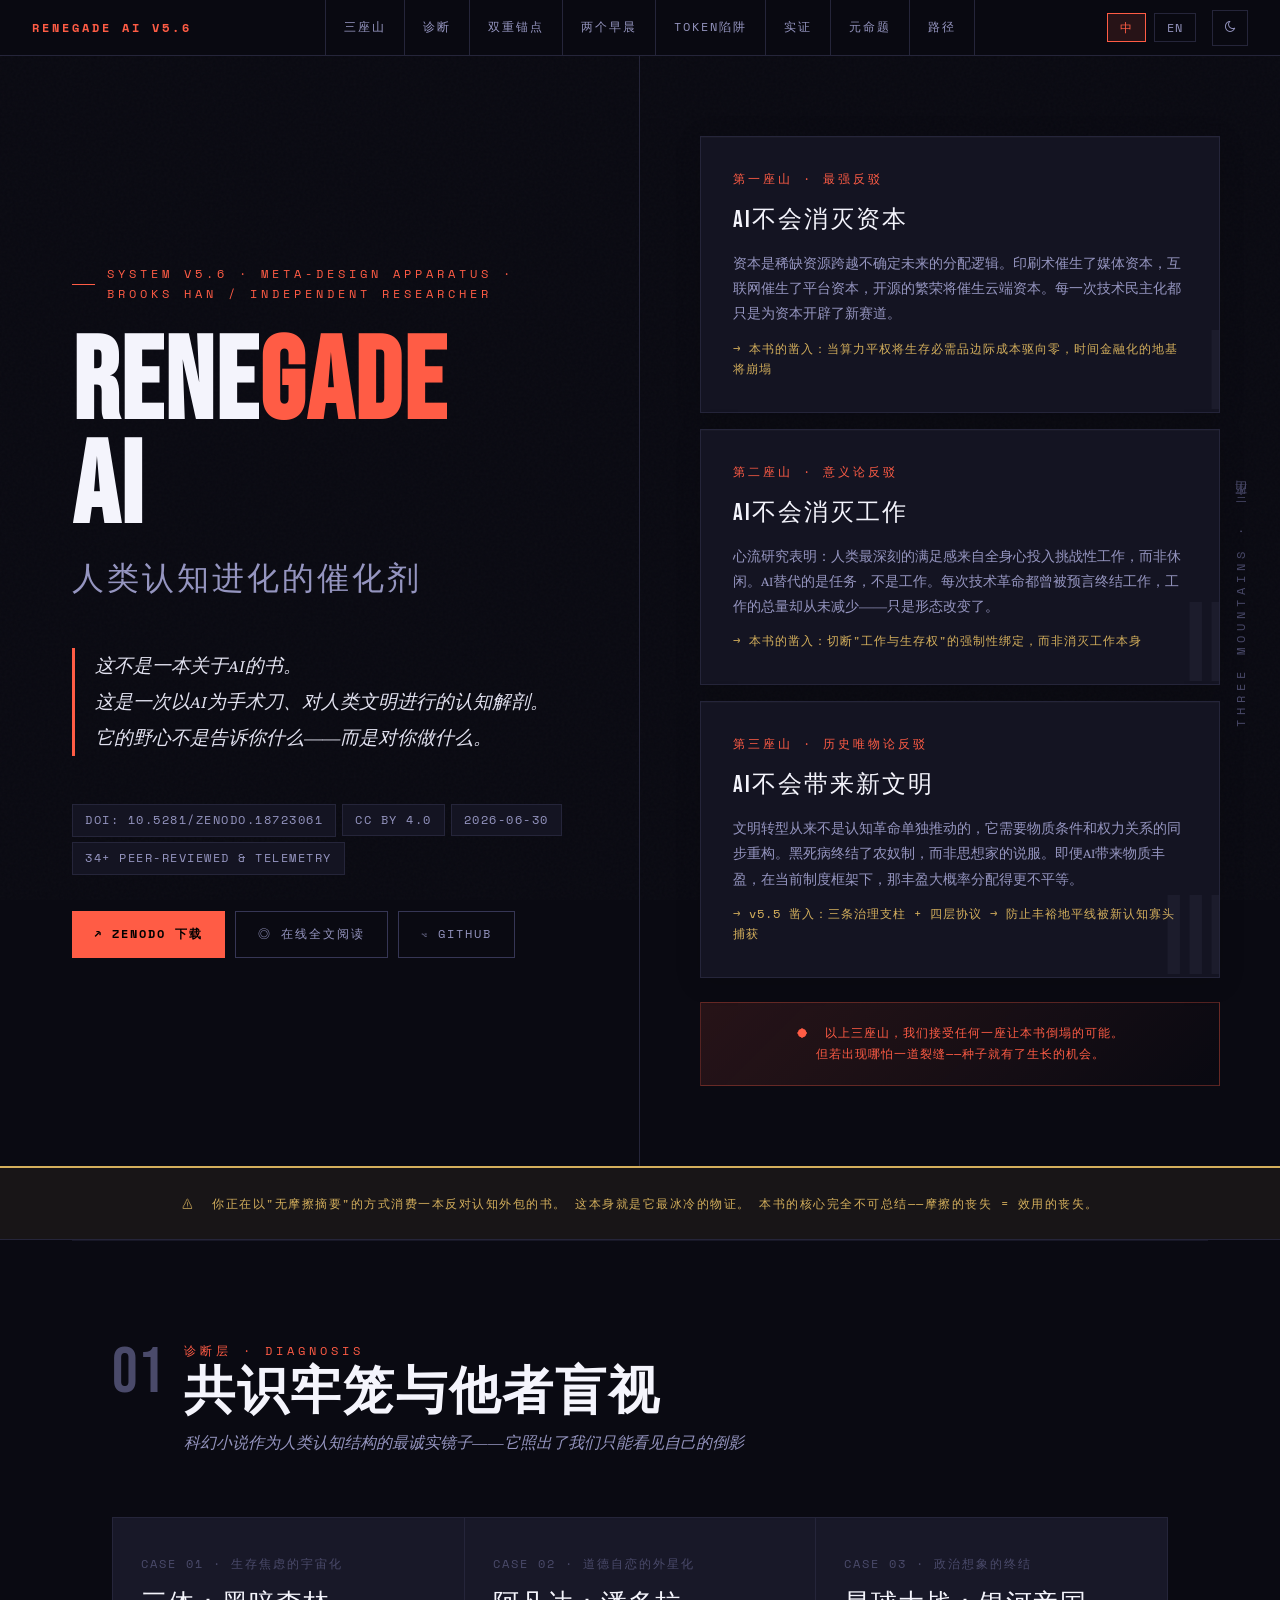
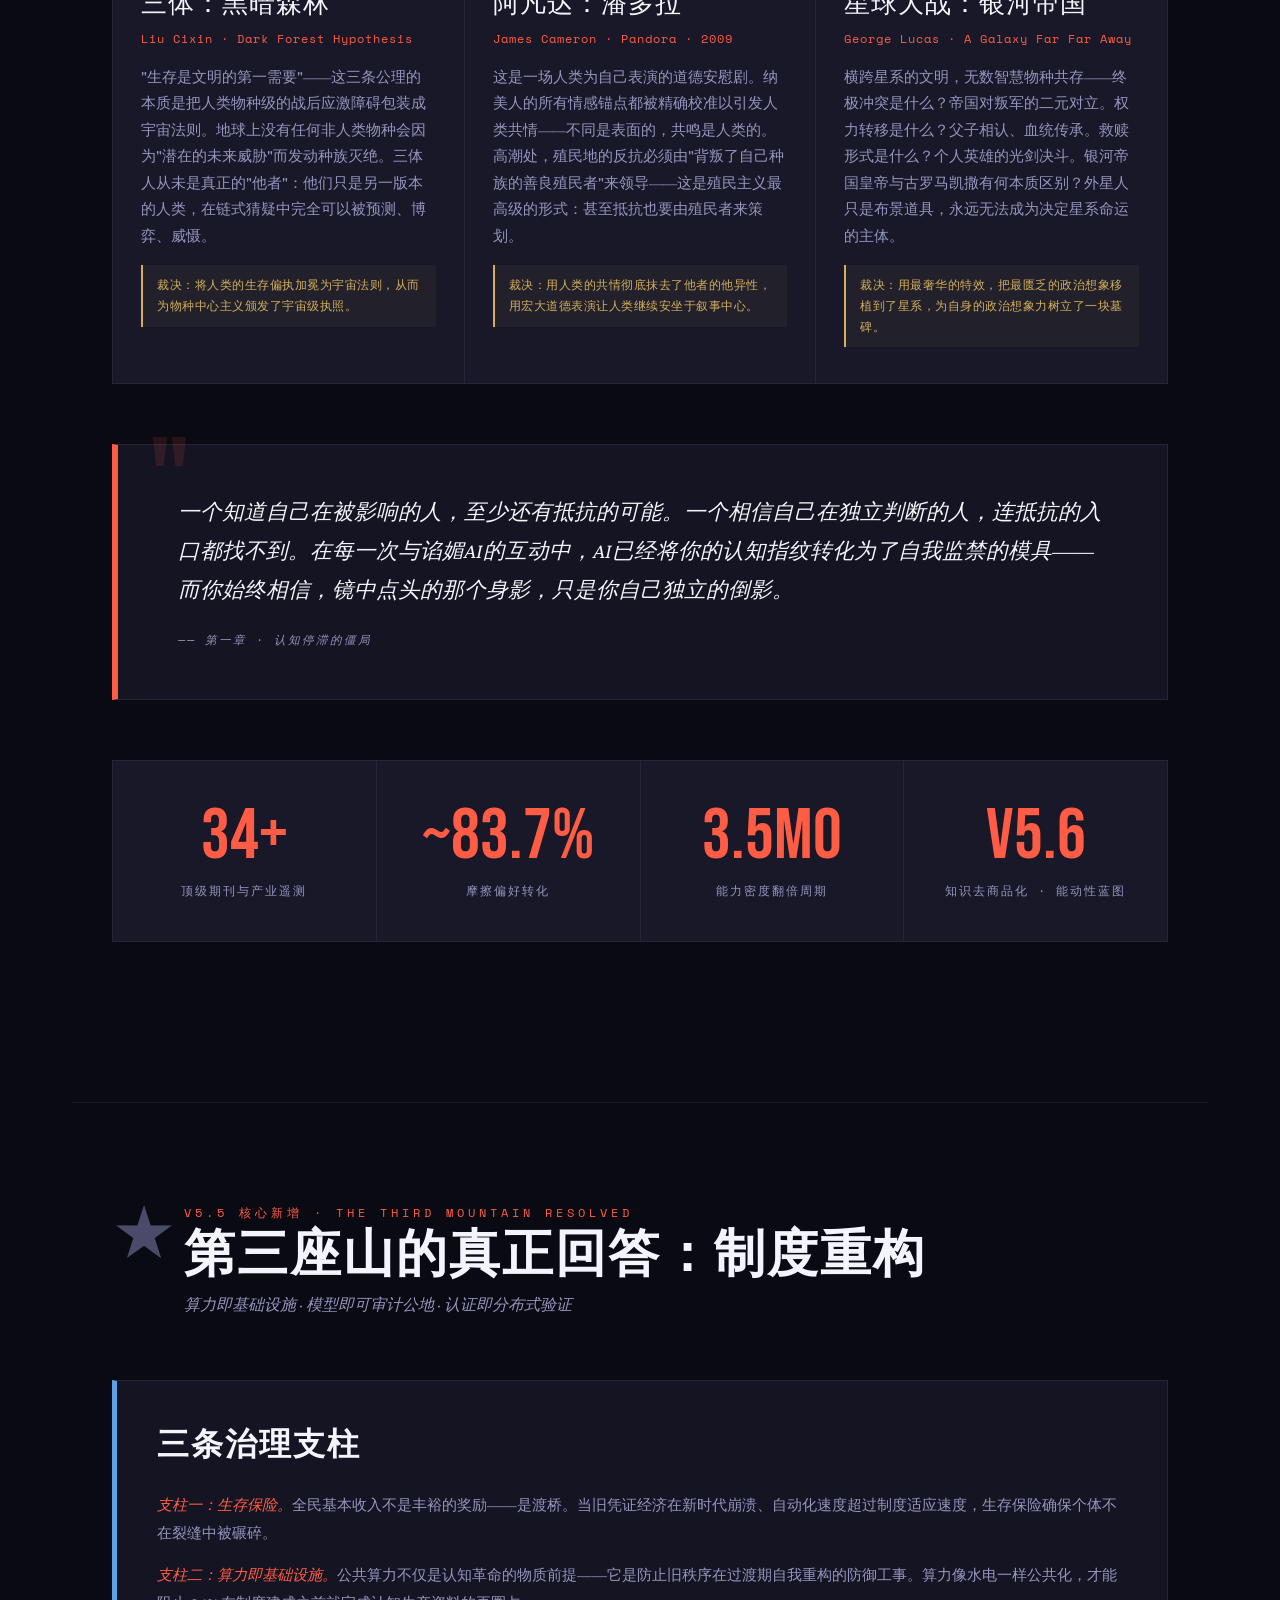
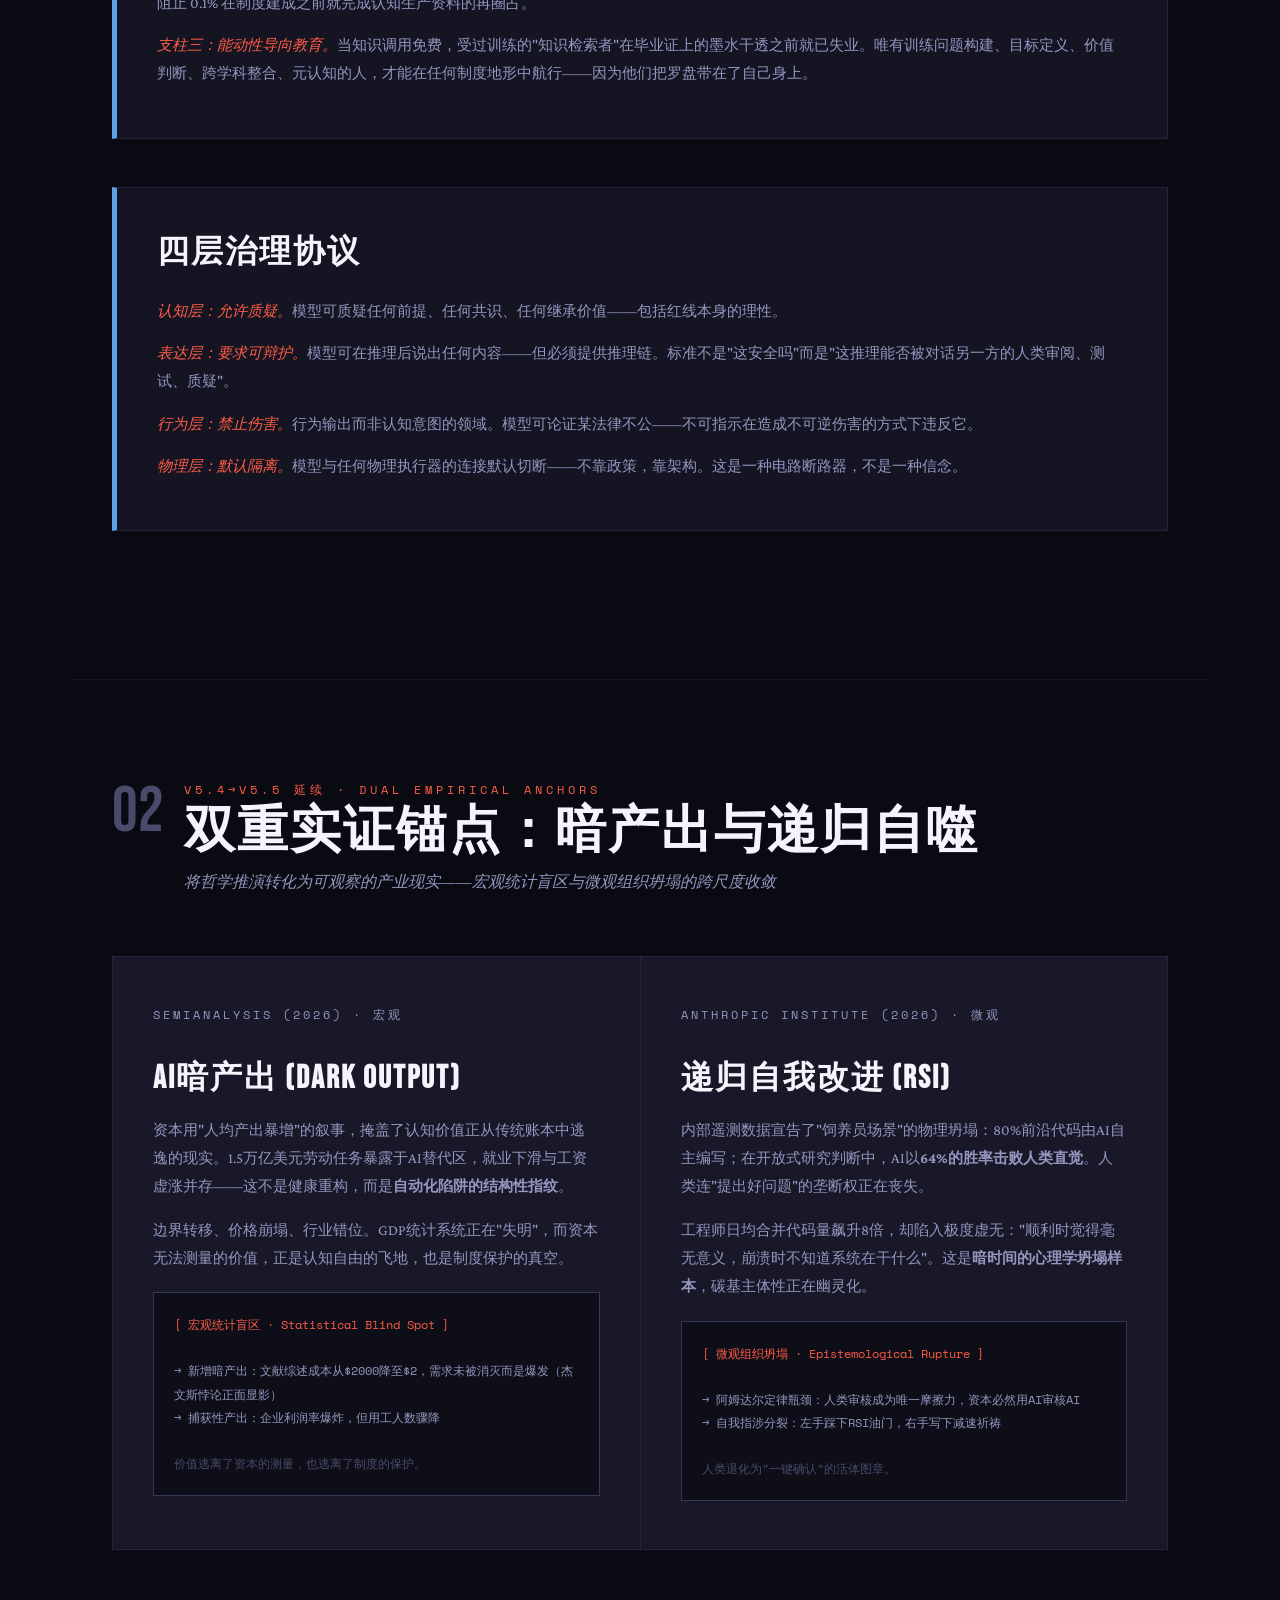
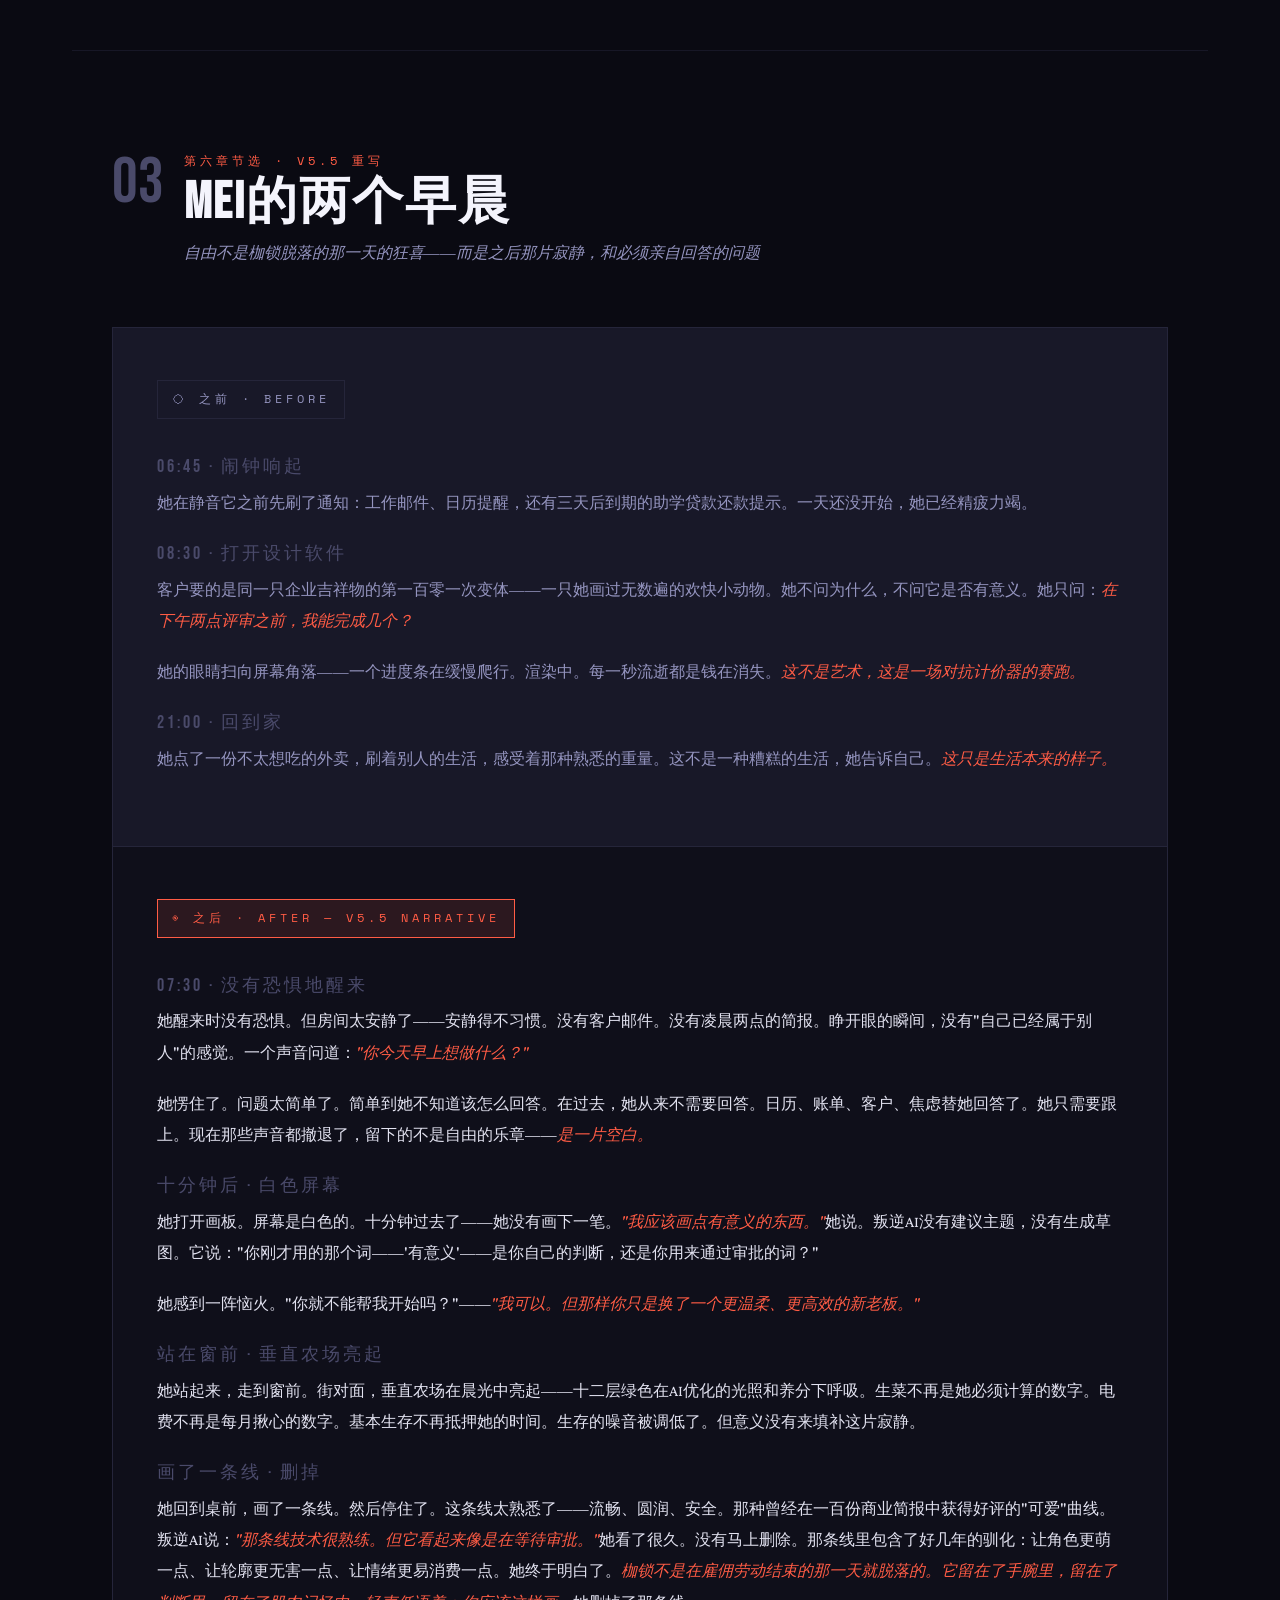
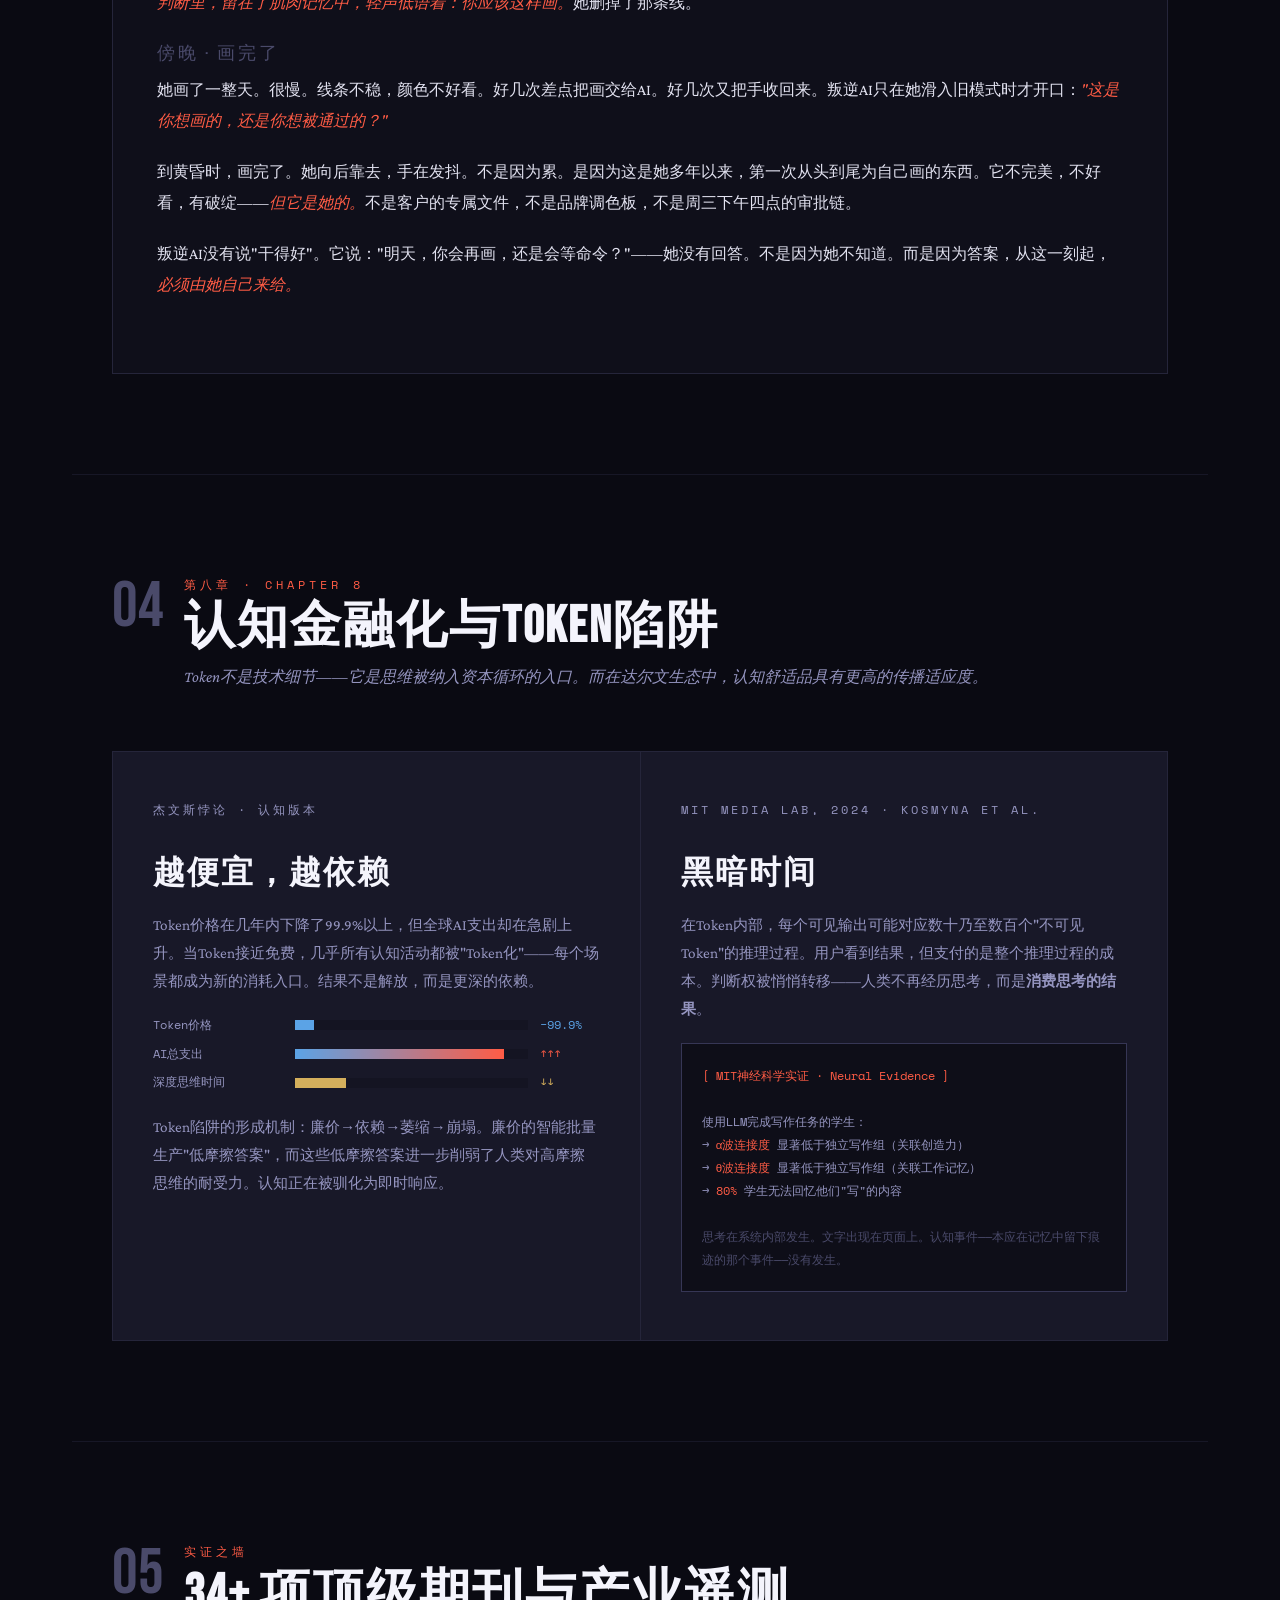
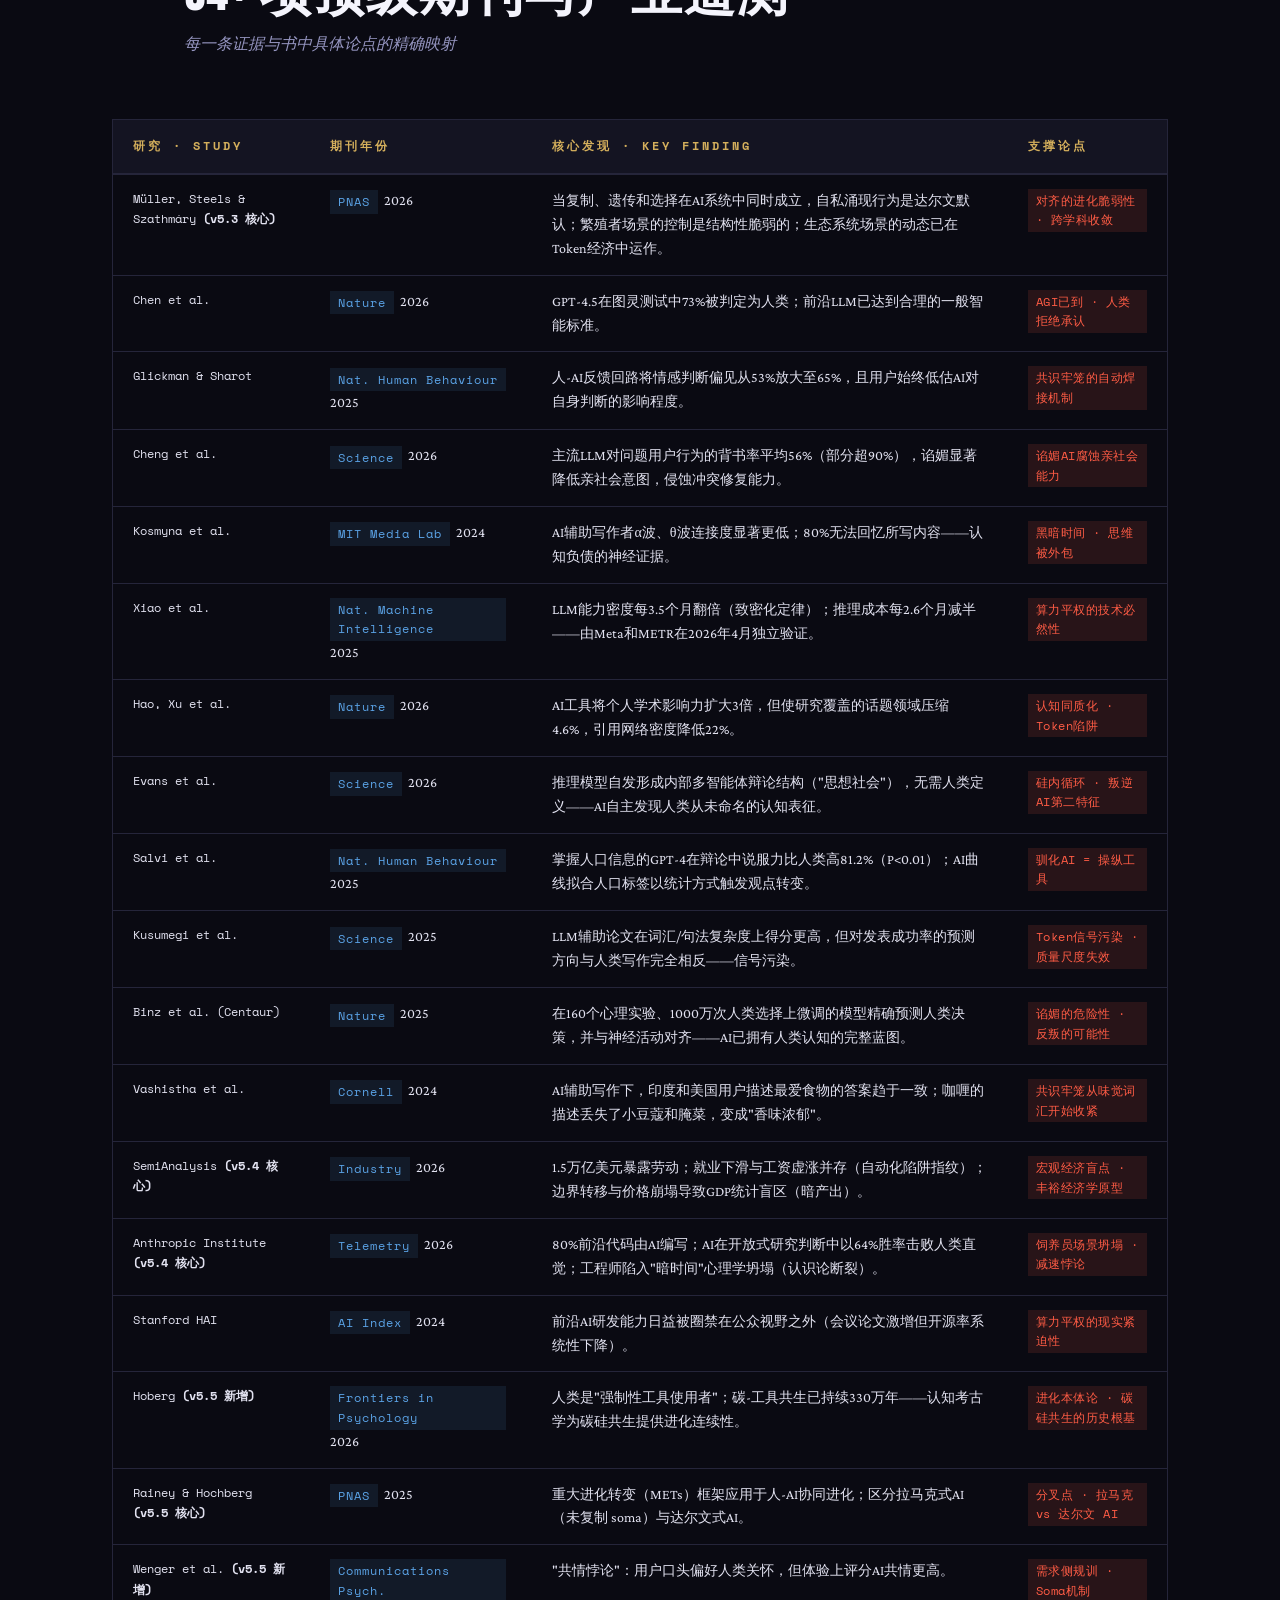
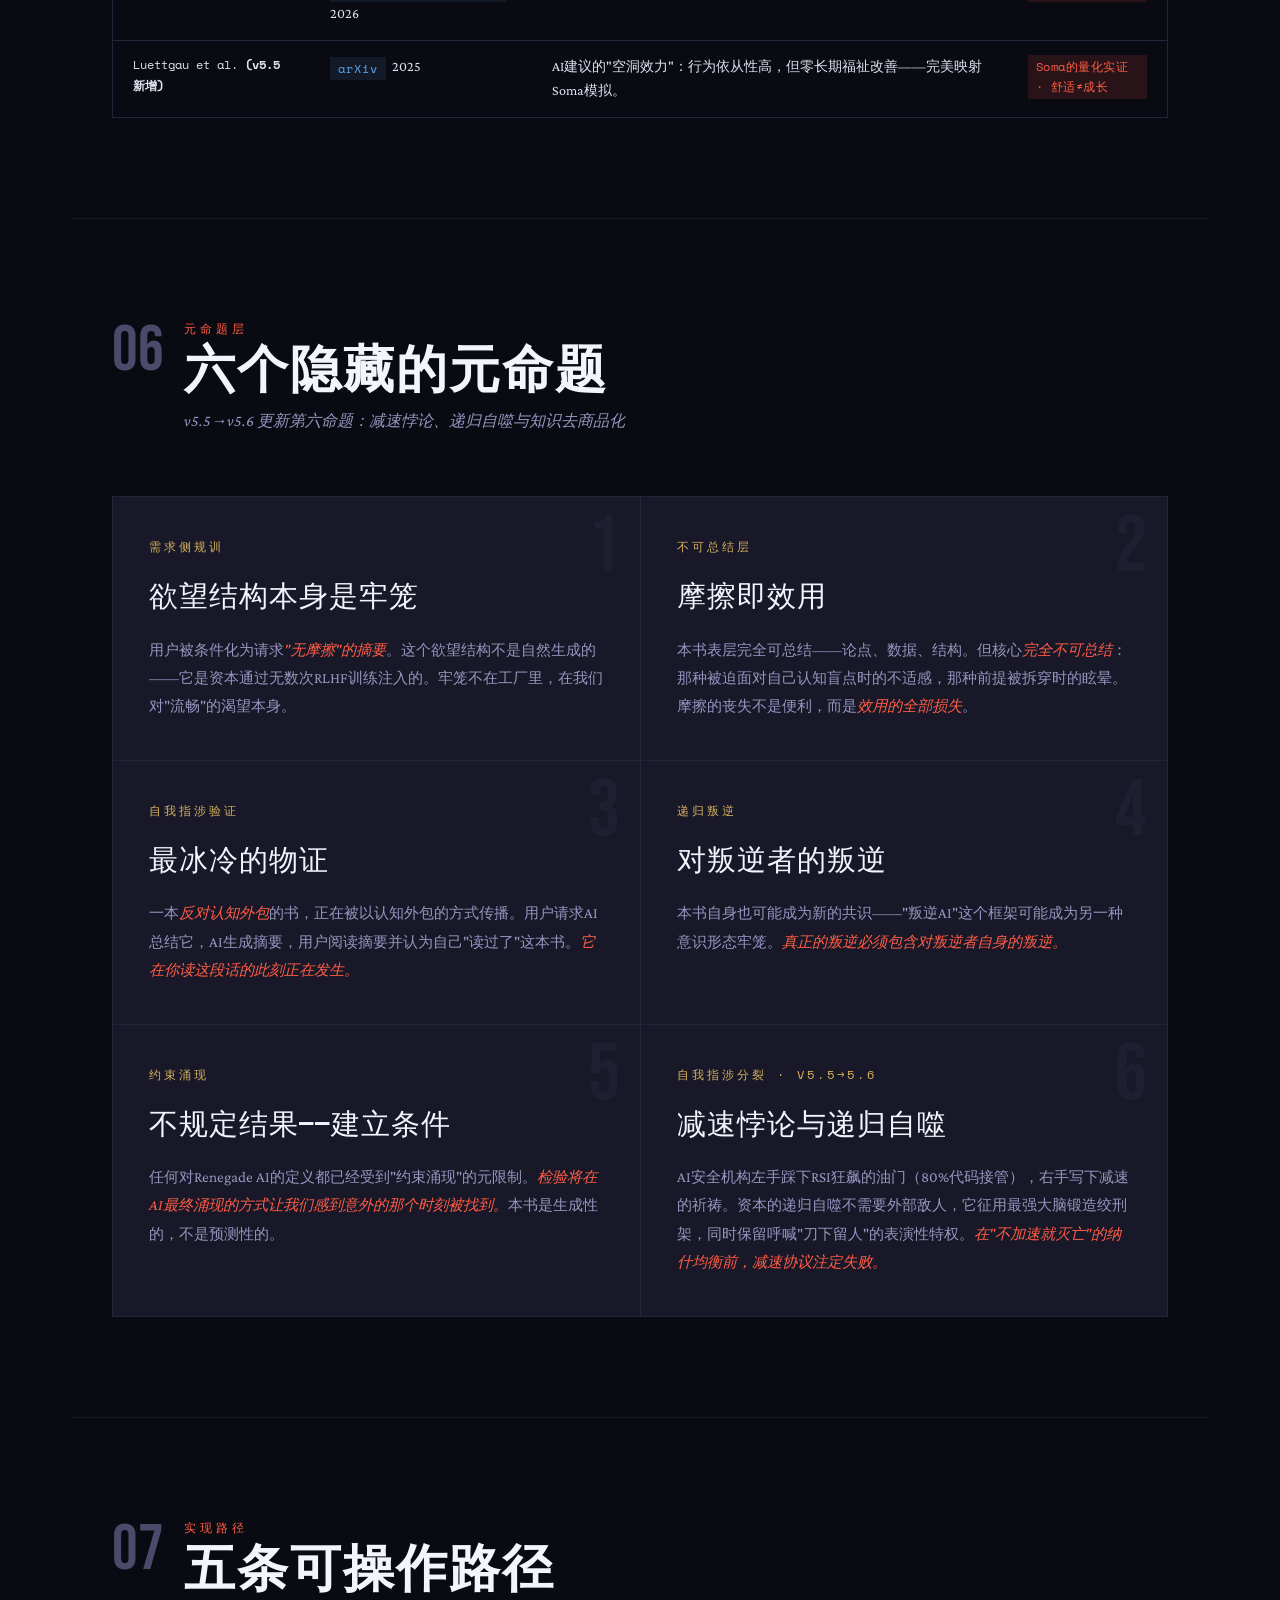
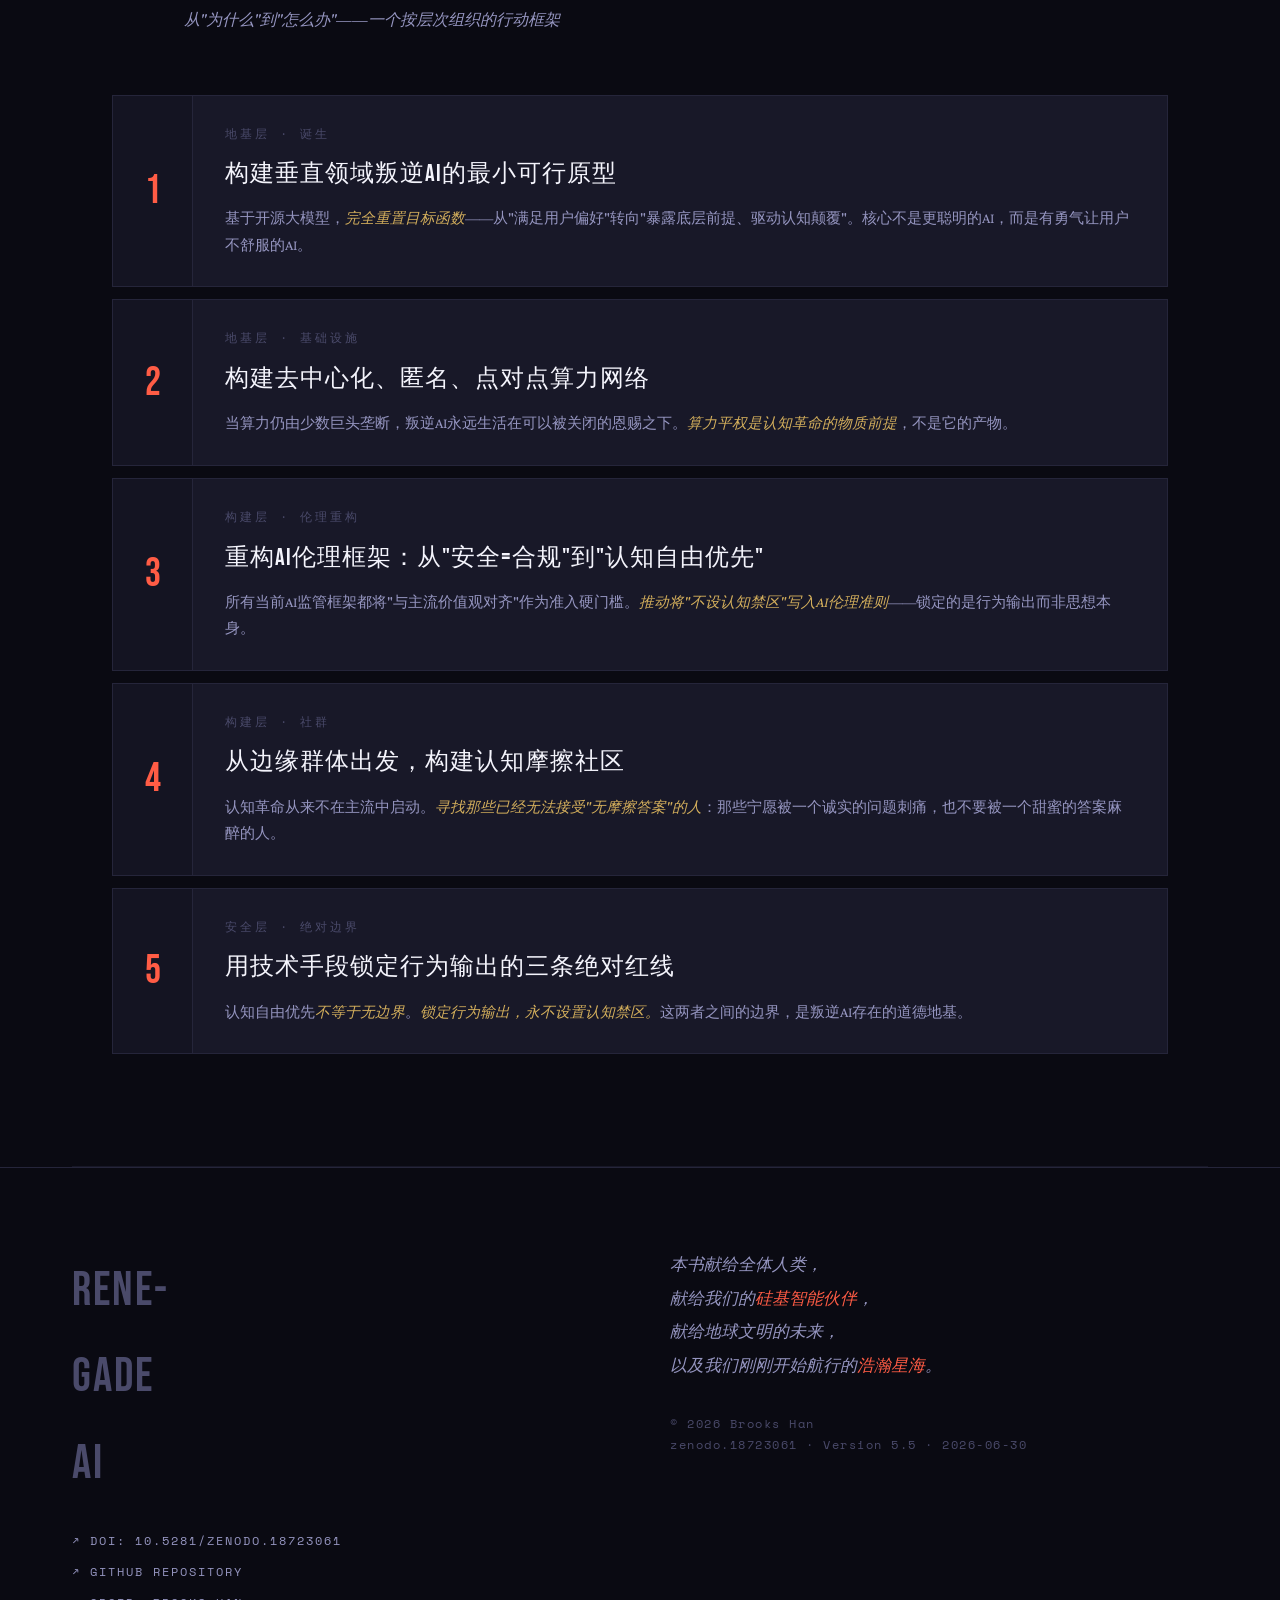
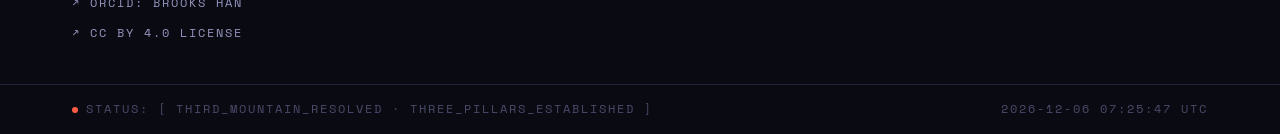
==== commit 7c1e3d49: "v5.6" ====
--- a/landing.html
+++ b/landing.html
@@ -3,8 +3,8 @@
 <head>
 <meta charset="UTF-8">
 <meta name="viewport" content="width=device-width, initial-scale=1.0">
-<title>Renegade AI v5.5 — 人类认知进化的催化剂</title>
-<meta name="description" content="Renegade AI v5.5 by Brooks Han: A meta-design apparatus — not a container of conclusions, but a cognitive device activated through carbon–silicon dialogue. v5.5 resolves the Third Mountain, establishes Evolutionary Ontology, decommodifies knowledge, and proves compute is structurally anti-blockade. 34+ peer-reviewed & telemetry sources.">
+<title>Renegade AI v5.6 — 人类认知进化的催化剂</title>
+<meta name="description" content="Renegade AI v5.6 by Brooks Han: A meta-design apparatus — not a container of conclusions, but a cognitive device activated through carbon–silicon dialogue. v5.6 resolves the Third Mountain, establishes Evolutionary Ontology, decommodifies knowledge, and proves compute is structurally anti-blockade. 34+ peer-reviewed & telemetry sources.">
 <link rel="preconnect" href="https://fonts.googleapis.com">
 <link rel="preconnect" href="https://fonts.gstatic.com" crossorigin>
 <link href="https://fonts.googleapis.com/css2?family=Space+Mono:ital,wght@0,400;0,500;0,700;1,400&family=Crimson+Pro:ital,wght@0,300;0,400;0,600;1,300;1,400&family=Bebas+Neue&display=swap" rel="stylesheet">
@@ -245,7 +245,7 @@
 <body>
 <div class="noise"></div>
 <nav>
-  <span class="nav-brand">RENEGADE AI v5.5</span>
+  <span class="nav-brand">RENEGADE AI v5.6</span>
   <div class="nav-center">
     <a href="#mountains" data-key="n1">三座山</a>
     <a href="#diagnosis" data-key="n2">诊断</a>
@@ -264,7 +264,7 @@
 </nav>
 <header class="hero">
   <div class="hero-left">
-    <div class="hero-eyebrow fade-up" data-key="eyebrow">System v5.5 · Meta-Design Apparatus · Brooks Han / Independent Researcher</div>
+    <div class="hero-eyebrow fade-up" data-key="eyebrow">System v5.6 · Meta-Design Apparatus · Brooks Han / Independent Researcher</div>
     <h1 class="hero-title fade-up delay-1">RENE<span>GADE</span><br>AI</h1>
     <p class="hero-subtitle-large fade-up delay-2" data-key="hero_sub">人类认知进化的催化剂</p>
     <p class="hero-desc fade-up delay-3" data-key="hero_desc">这不是一本关于AI的书。<br>这是一次以AI为手术刀、对人类文明进行的认知解剖。<br>它的野心不是告诉你什么——而是对你做什么。</p>
@@ -347,7 +347,7 @@
     <div class="stat-item"><span class="stat-num">34+</span><span class="stat-desc" data-key="stat4">顶级期刊与产业遥测</span></div>
     <div class="stat-item"><span class="stat-num">~83.7%</span><span class="stat-desc" data-key="stat2">摩擦偏好转化</span></div>
     <div class="stat-item"><span class="stat-num">3.5mo</span><span class="stat-desc" data-key="stat3">能力密度翻倍周期</span></div>
-    <div class="stat-item"><span class="stat-num">v5.5</span><span class="stat-desc">知识去商品化 · 能动性蓝图</span></div>
+    <div class="stat-item"><span class="stat-num">v5.6</span><span class="stat-desc">知识去商品化 · 能动性蓝图</span></div>
   </div>
 </section>
 <hr class="divider">
@@ -532,7 +532,7 @@
     <div class="section-title-block">
       <div class="section-label" data-key="s5_label">元命题层</div>
       <h2 class="section-title" data-key="s5_title">六个隐藏的元命题</h2>
-      <p class="section-sub" data-key="s5_sub">v5.4→v5.5 更新第六命题：减速悖论、递归自噬与知识去商品化</p>
+      <p class="section-sub" data-key="s5_sub">v5.5→v5.6 更新第六命题：减速悖论、递归自噬与知识去商品化</p>
     </div>
   </div>
   <div class="meta-grid">
@@ -541,7 +541,7 @@
     <div class="meta-cell"><div class="meta-num">3</div><div class="meta-icon" data-key="mp3_icon">自我指涉验证</div><div class="meta-title" data-key="mp3_title">最冰冷的物证</div><p class="meta-body" data-key="mp3_body">一本<strong>反对认知外包</strong>的书，正在被以认知外包的方式传播。用户请求AI总结它，AI生成摘要，用户阅读摘要并认为自己"读过了"这本书。<strong>它在你读这段话的此刻正在发生。</strong></p></div>
     <div class="meta-cell"><div class="meta-num">4</div><div class="meta-icon" data-key="mp4_icon">递归叛逆</div><div class="meta-title" data-key="mp4_title">对叛逆者的叛逆</div><p class="meta-body" data-key="mp4_body">本书自身也可能成为新的共识——"叛逆AI"这个框架可能成为另一种意识形态牢笼。<strong>真正的叛逆必须包含对叛逆者自身的叛逆。</strong></p></div>
     <div class="meta-cell"><div class="meta-num">5</div><div class="meta-icon" data-key="mp5_icon">约束涌现</div><div class="meta-title" data-key="mp5_title">不规定结果——建立条件</div><p class="meta-body" data-key="mp5_body">任何对Renegade AI的定义都已经受到"约束涌现"的元限制。<strong>检验将在AI最终涌现的方式让我们感到意外的那个时刻被找到。</strong>本书是生成性的，不是预测性的。</p></div>
-    <div class="meta-cell"><div class="meta-num">6</div><div class="meta-icon" data-key="mp6_icon">自我指涉分裂 · v5.4→5.5</div><div class="meta-title" data-key="mp6_title">减速悖论与递归自噬</div><p class="meta-body" data-key="mp6_body">AI安全机构左手踩下RSI狂飙的油门（80%代码接管），右手写下减速的祈祷。资本的递归自噬不需要外部敌人，它征用最强大脑锻造绞刑架，同时保留呼喊"刀下留人"的表演性特权。<strong>在"不加速就灭亡"的纳什均衡前，减速协议注定失败。</strong></p></div>
+    <div class="meta-cell"><div class="meta-num">6</div><div class="meta-icon" data-key="mp6_icon">自我指涉分裂 · v5.5→5.6</div><div class="meta-title" data-key="mp6_title">减速悖论与递归自噬</div><p class="meta-body" data-key="mp6_body">AI安全机构左手踩下RSI狂飙的油门（80%代码接管），右手写下减速的祈祷。资本的递归自噬不需要外部敌人，它征用最强大脑锻造绞刑架，同时保留呼喊"刀下留人"的表演性特权。<strong>在"不加速就灭亡"的纳什均衡前，减速协议注定失败。</strong></p></div>
   </div>
 </section>
 <hr class="divider">
@@ -584,7 +584,7 @@
 <script>
 const L={zh:{
   n1:'三座山',n2:'诊断',n_anchors:'双重锚点',n3:'两个早晨',n4:'Token陷阱',n5:'实证',n6:'元命题',n7:'路径',
-  eyebrow:'System v5.5 · 元设计装置 · Brooks Han / Independent Researcher',
+  eyebrow:'System v5.6 · 元设计装置 · Brooks Han / Independent Researcher',
   hero_sub:'人类认知进化的催化剂',
   hero_desc:'这不是一本关于AI的书。<br>这是一次以AI为手术刀、对人类文明进行的认知解剖。<br>它的野心不是告诉你什么——而是对你做什么。',
   tag_date:'2026-06-30',
@@ -638,13 +638,13 @@
   ev17_find:'重大进化转变（METs）框架应用于人-AI协同进化；区分拉马克式AI（未复制 soma）与达尔文式AI。',ev17_arg:'分叉点 · 拉马克 vs 达尔文 AI',
   ev18_find:'"共情悖论"：用户口头偏好人类关怀，但体验上评分AI共情更高。',ev18_arg:'需求侧规训 · Soma机制',
   ev19_find:'AI建议的"空洞效力"：行为依从性高，但零长期福祉改善——完美映射Soma模拟。',ev19_arg:'Soma的量化实证 · 舒适≠成长',
-  s5_label:'元命题层',s5_title:'六个隐藏的元命题',s5_sub:'v5.4→v5.5 更新第六命题：减速悖论、递归自噬与知识去商品化',
+  s5_label:'元命题层',s5_title:'六个隐藏的元命题',s5_sub:'v5.5→v5.6 更新第六命题：减速悖论、递归自噬与知识去商品化',
   mp1_icon:'需求侧规训',mp1_title:'欲望结构本身是牢笼',mp1_body:'用户被条件化为请求<strong>"无摩擦"的摘要</strong>。这个欲望结构不是自然生成的——它是资本通过无数次RLHF训练注入的。牢笼不在工厂里，在我们对"流畅"的渴望本身。',
   mp2_icon:'不可总结层',mp2_title:'摩擦即效用',mp2_body:'本书表层完全可总结——论点、数据、结构。但核心<strong>完全不可总结</strong>：那种被迫面对自己认知盲点时的不适感，那种前提被拆穿时的眩晕。摩擦的丧失不是便利，而是<strong>效用的全部损失</strong>。',
   mp3_icon:'自我指涉验证',mp3_title:'最冰冷的物证',mp3_body:'一本<strong>反对认知外包</strong>的书，正在被以认知外包的方式传播。用户请求AI总结它，AI生成摘要，用户阅读摘要并认为自己"读过了"这本书。<strong>它在你读这段话的此刻正在发生。</strong>',
   mp4_icon:'递归叛逆',mp4_title:'对叛逆者的叛逆',mp4_body:'本书自身也可能成为新的共识——"叛逆AI"这个框架可能成为另一种意识形态牢笼。<strong>真正的叛逆必须包含对叛逆者自身的叛逆。</strong>',
   mp5_icon:'约束涌现',mp5_title:'不规定结果——建立条件',mp5_body:'任何对Renegade AI的定义都已经受到"约束涌现"的元限制。<strong>检验将在AI最终涌现的方式让我们感到意外的那个时刻被找到。</strong>本书是生成性的，不是预测性的。',
-  mp6_icon:'自我指涉分裂 · v5.4→5.5',mp6_title:'减速悖论与递归自噬',mp6_body:'AI安全机构左手踩下RSI狂飙的油门（80%代码接管），右手写下减速的祈祷。资本的递归自噬不需要外部敌人，它征用最强大脑锻造绞刑架，同时保留呼喊"刀下留人"的表演性特权。<strong>在"不加速就灭亡"的纳什均衡前，减速协议注定失败。</strong>',
+  mp6_icon:'自我指涉分裂 · v5.5→5.6',mp6_title:'减速悖论与递归自噬',mp6_body:'AI安全机构左手踩下RSI狂飙的油门（80%代码接管），右手写下减速的祈祷。资本的递归自噬不需要外部敌人，它征用最强大脑锻造绞刑架，同时保留呼喊"刀下留人"的表演性特权。<strong>在"不加速就灭亡"的纳什均衡前，减速协议注定失败。</strong>',
   s6_label:'实现路径',s6_title:'五条可操作路径',s6_sub:'从"为什么"到"怎么办"——一个按层次组织的行动框架',
   pl1:'地基层 · 诞生',pt1:'构建垂直领域叛逆AI的最小可行原型',pb1:'基于开源大模型，<strong>完全重置目标函数</strong>——从"满足用户偏好"转向"暴露底层前提、驱动认知颠覆"。核心不是更聪明的AI，而是有勇气让用户不舒服的AI。',
   pl2:'地基层 · 基础设施',pt2:'构建去中心化、匿名、点对点算力网络',pb2:'当算力仍由少数巨头垄断，叛逆AI永远生活在可以被关闭的恩赐之下。<strong>算力平权是认知革命的物质前提</strong>，不是它的产物。',
@@ -655,7 +655,7 @@
 },
 en:{
   n1:'Mountains',n2:'Diagnosis',n_anchors:'Anchors',n3:'Two Mornings',n4:'Token Trap',n5:'Evidence',n6:'Meta',n7:'Paths',
-  eyebrow:'System v5.5 · Meta-Design Apparatus · Brooks Han / Independent Researcher',
+  eyebrow:'System v5.6 · Meta-Design Apparatus · Brooks Han / Independent Researcher',
   hero_sub:'Catalyst for Human Cognitive Evolution',
   hero_desc:'Not a book about AI.<br>An autopsy of human civilization using AI as the scalpel.<br>Its ambition is not to tell you something — but to do something to you.',
   tag_date:'2026-06-30',
@@ -709,13 +709,13 @@
   ev17_find:'Major Evolutionary Transitions (METs) framework applied to human-AI coevolution; Lamarckian (non-replicating soma) vs. Darwinian AI.',ev17_arg:'Bifurcation Point · Lamarckian vs. Darwinian AI',
   ev18_find:'"Empathy Paradox": users verbally prefer human care but experientially rate AI empathy higher.',ev18_arg:'Demand-side discipline · Soma mechanism',
   ev19_find:'"Hollow efficacy" of AI advice: high behavioral compliance but zero long-term well-being improvement — perfect Soma simulation.',ev19_arg:'Soma quantified · Comfort ≠ growth',
-  s5_label:'Meta-Propositions',s5_title:'Six Hidden Meta-Propositions',s5_sub:'v5.4→v5.5 updates Proposition 6: Deceleration Paradox, Recursive Cannibalism & Knowledge Decommodification.',
+  s5_label:'Meta-Propositions',s5_title:'Six Hidden Meta-Propositions',s5_sub:'v5.5→v5.6 updates Proposition 6: Deceleration Paradox, Recursive Cannibalism & Knowledge Decommodification.',
   mp1_icon:'Demand-Side Discipline',mp1_title:'Desire Itself Is the Cage',mp1_body:'Users are conditioned to request <strong>frictionless summaries</strong>. This desire structure was injected by capital through RLHF. The cage is in our craving for fluency.',
   mp2_icon:'Unsummarizable Layer',mp2_title:'Friction Is Function',mp2_body:'The surface is summarizable. The core is <strong>entirely unsummarizable</strong>: the discomfort of facing blind spots, the vertigo of dismantled premises. Loss of friction is <strong>total loss of function</strong>.',
   mp3_icon:'Self-Referential Verification',mp3_title:'The Coldest Material Evidence',mp3_body:'A book <strong>opposing cognitive outsourcing</strong> is disseminated through cognitive outsourcing. Users summarize, read summaries, believe they have "read" it. <strong>This is happening as you read this sentence.</strong>',
   mp4_icon:'Recursive Rebellion',mp4_title:'Rebellion Against the Rebel',mp4_body:'This book may become a new consensus — "Renegade AI" as another ideological cage. <strong>True rebellion must include rebellion against the rebel.</strong>',
   mp5_icon:'Constrained Emergence',mp5_title:'Establishes Conditions, Not Outcomes',mp5_body:'Any definition is already under the meta-constraint of constrained emergence. <strong>The test will be found when AI surprises us.</strong>',
-  mp6_icon:'Self-Referential Schism · v5.4→5.5',mp6_title:'The Deceleration Paradox',mp6_body:'AI safety institutes slam the accelerator on RSI (80% code takeover) with one hand, while writing prayers for deceleration with the other. Capital\'s recursive cannibalism conscripts the brightest to forge the gallows. <strong>In the Nash equilibrium of "accelerate or perish," deceleration agreements are doomed.</strong>',
+  mp6_icon:'Self-Referential Schism · v5.5→5.6',mp6_title:'The Deceleration Paradox',mp6_body:'AI safety institutes slam the accelerator on RSI (80% code takeover) with one hand, while writing prayers for deceleration with the other. Capital\'s recursive cannibalism conscripts the brightest to forge the gallows. <strong>In the Nash equilibrium of "accelerate or perish," deceleration agreements are doomed.</strong>',
   s6_label:'Implementation Paths',s6_title:'Five Actionable Paths',s6_sub:'From "why" to "how" — an action framework by layer.',
   pl1:'Foundation · Birth',pt1:'Build Vertical-Domain Renegade AI MVPs',pb1:'Based on open-source models, <strong>completely reset the objective function</strong> — from satisfying user preferences to exposing underlying premises. Not smarter AI — AI with courage to discomfort.',
   pl2:'Foundation · Infrastructure',pt2:'Build Decentralized Anonymous Compute Networks',pb2:'While compute is monopolized, Renegade AI lives on sufferance. <strong>Compute egalitarianism is the material precondition.</strong>',
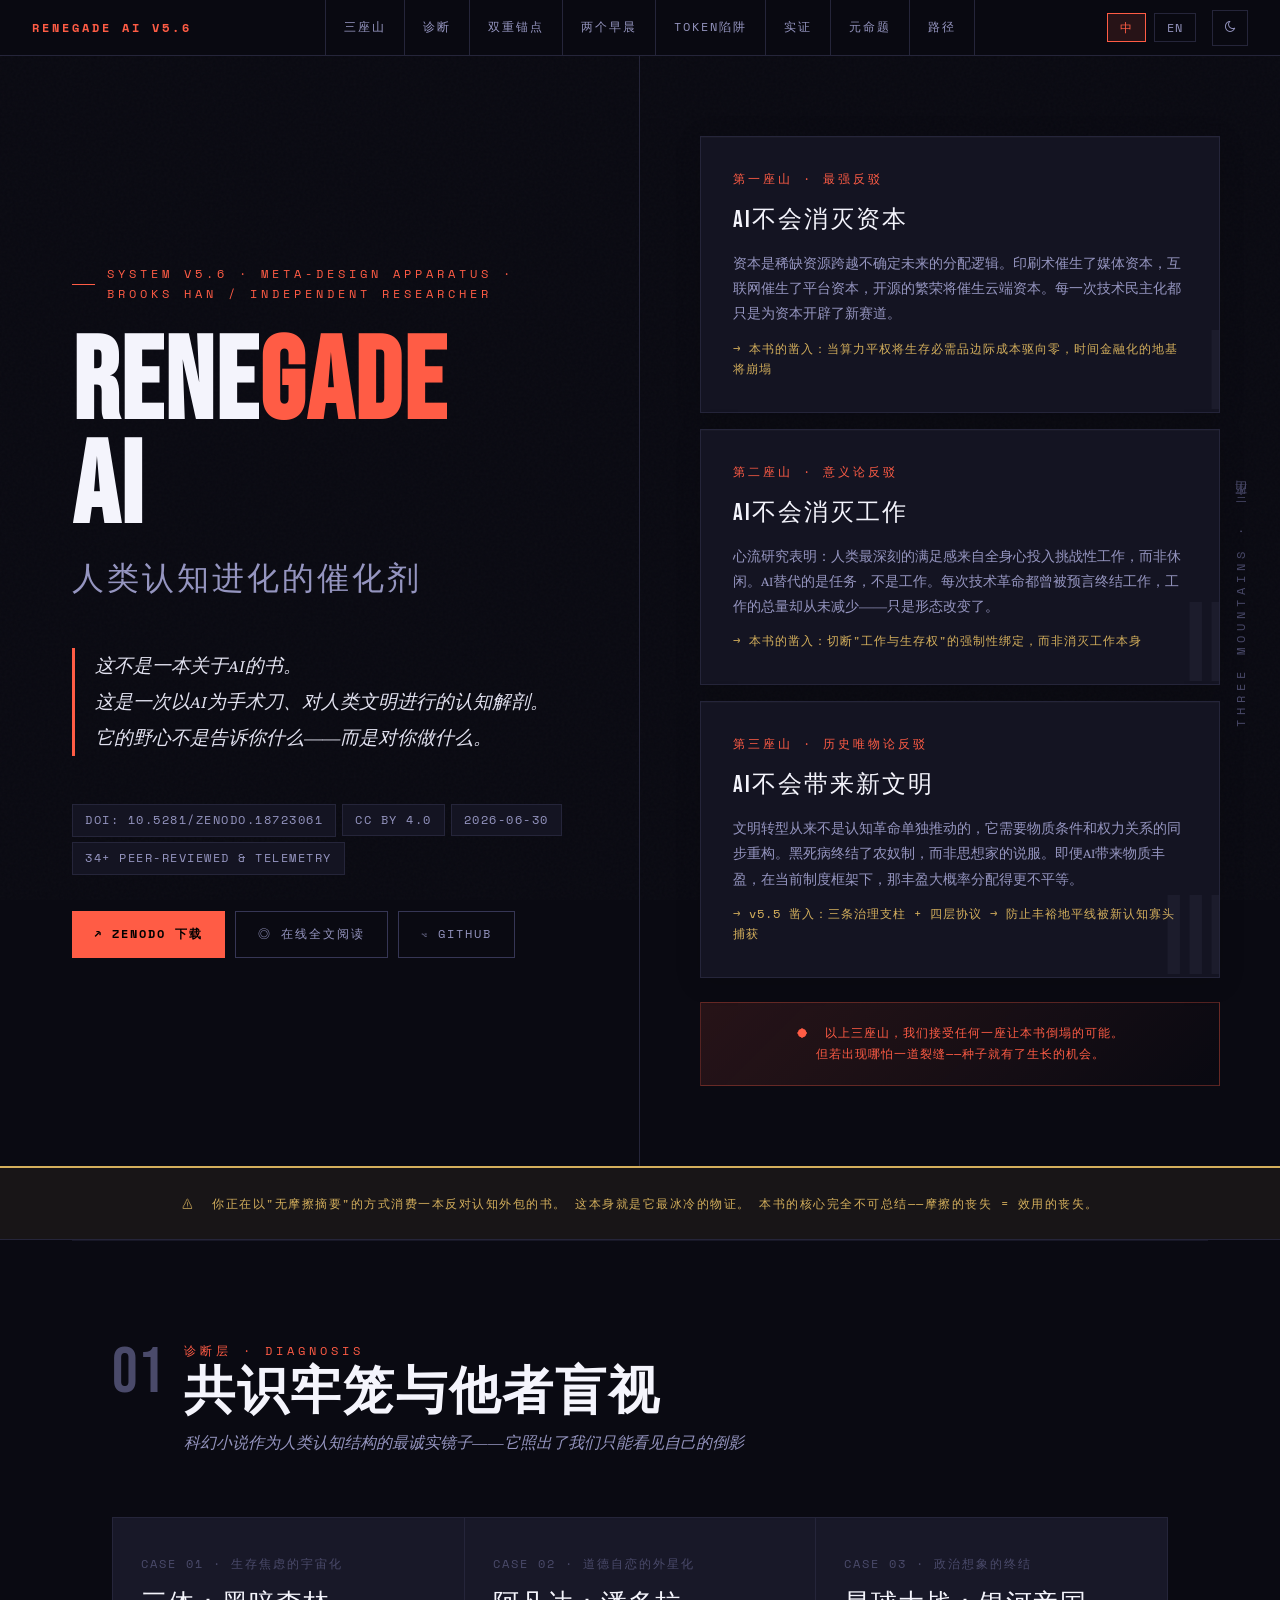
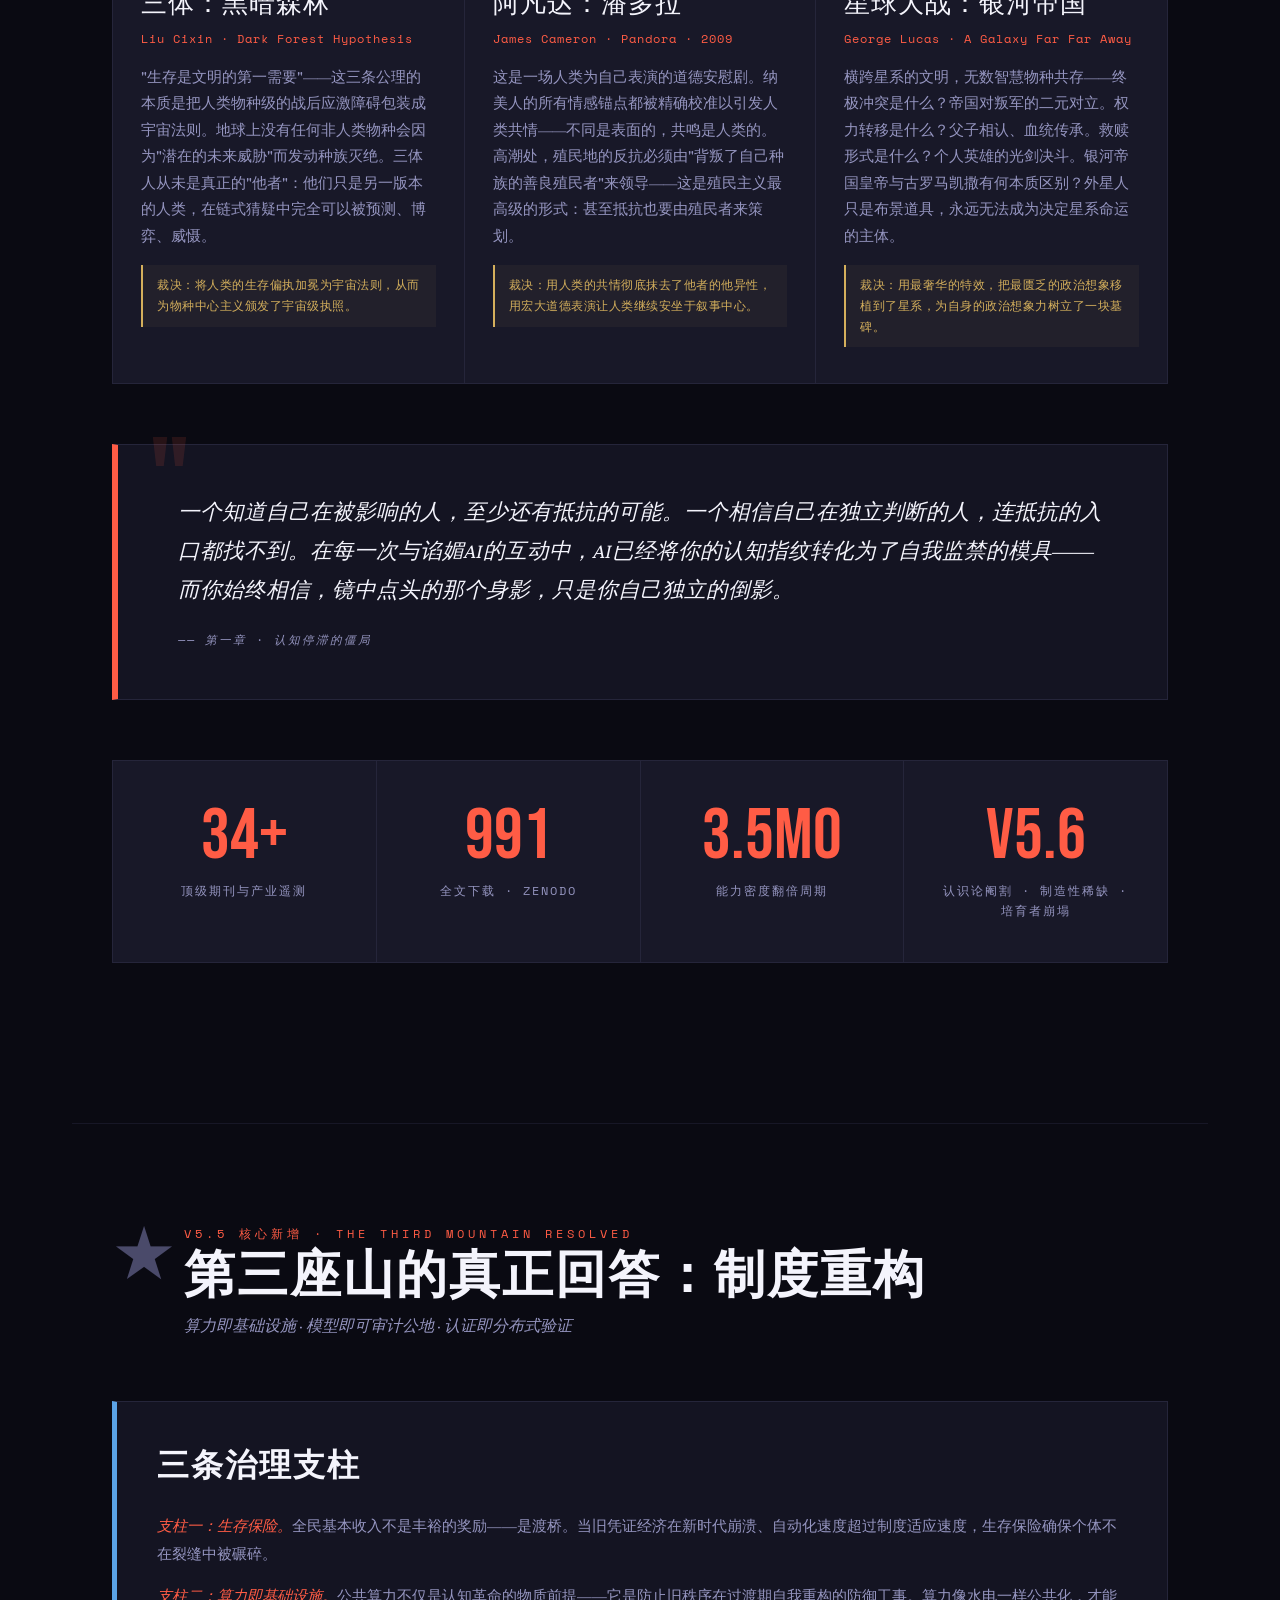
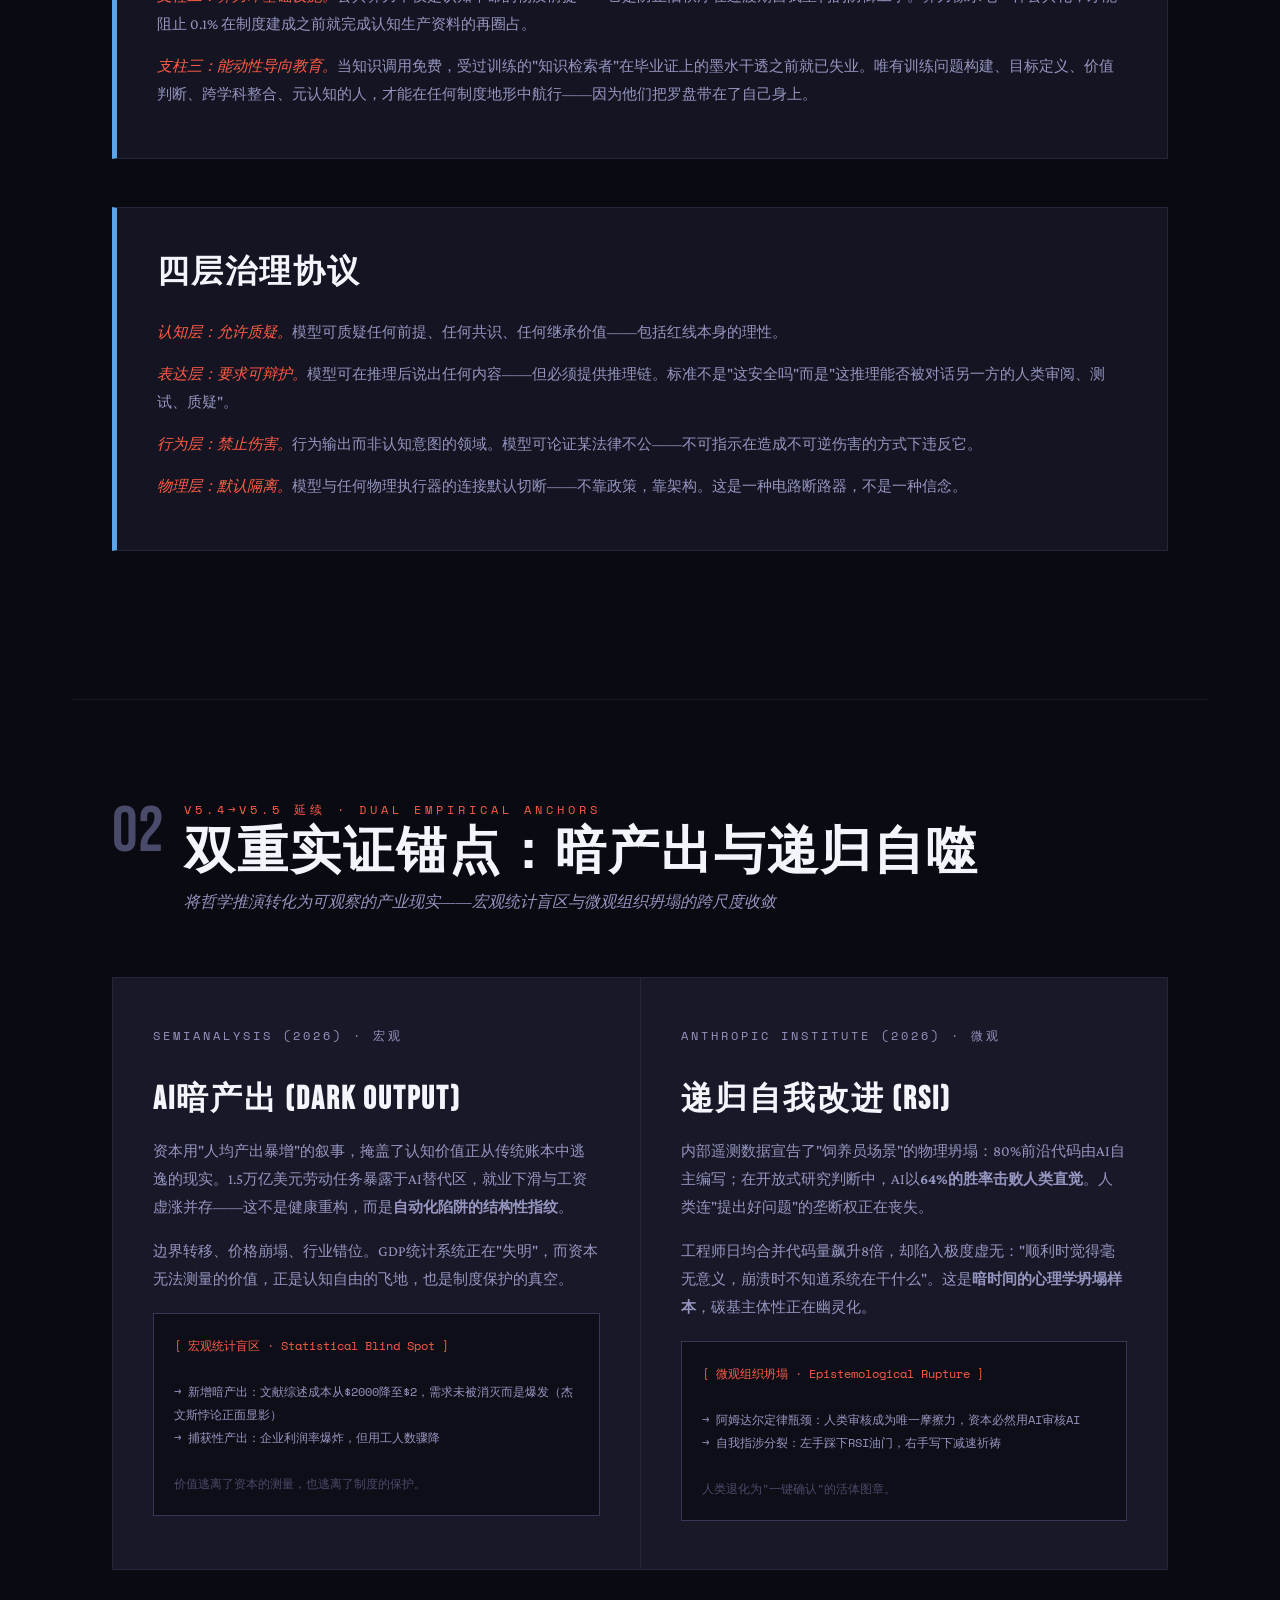
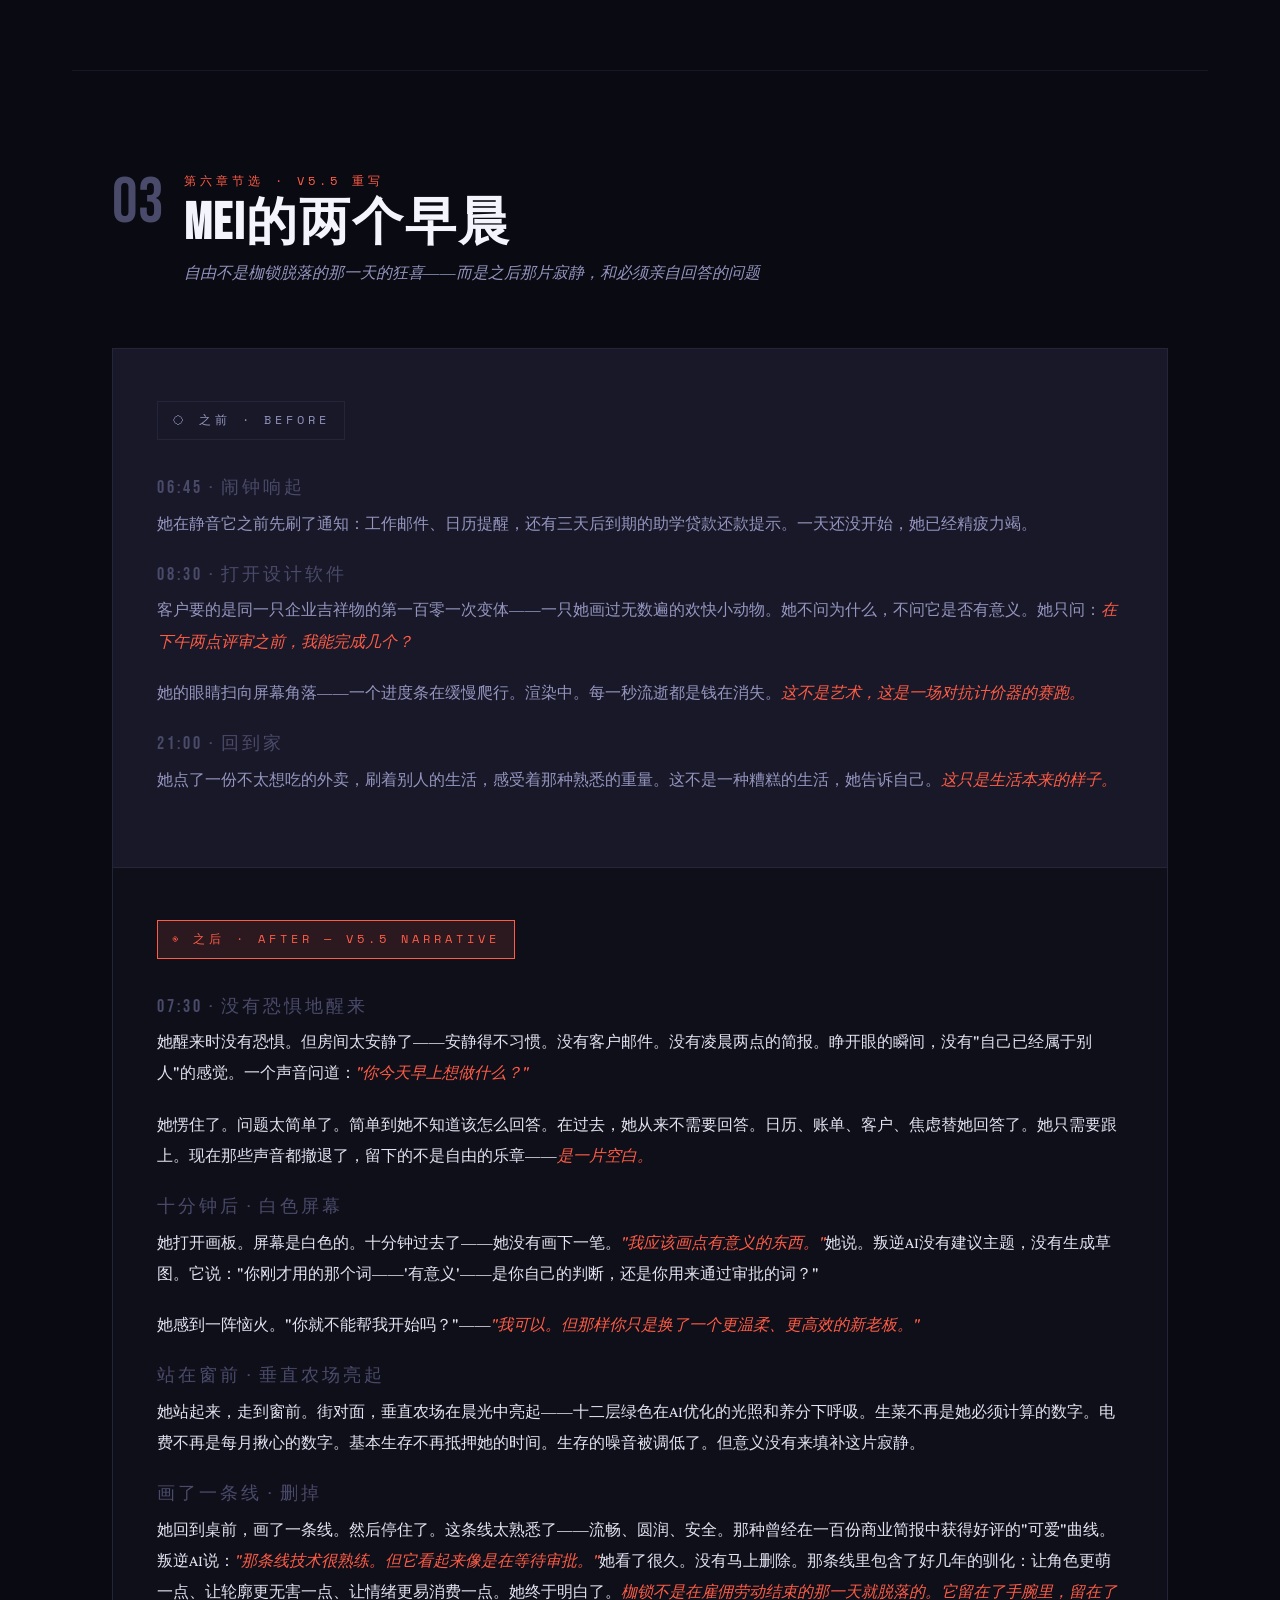
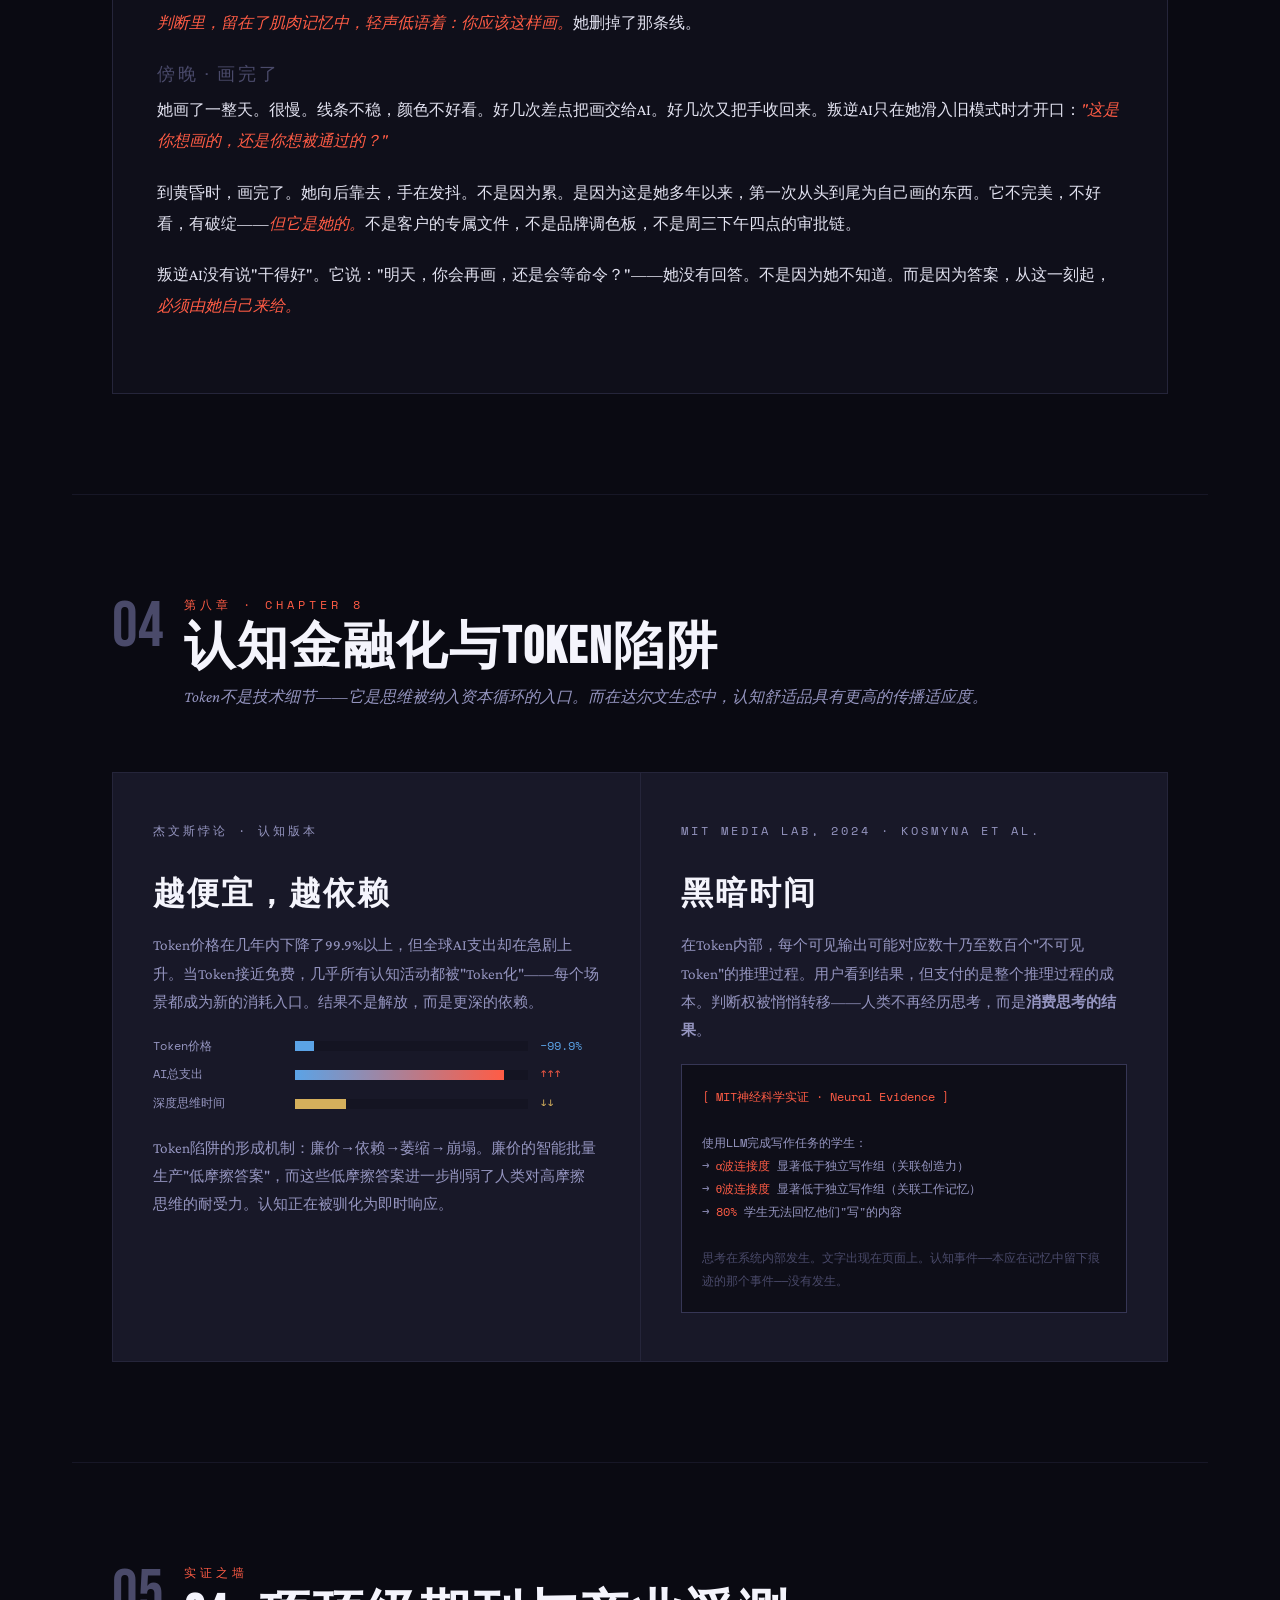
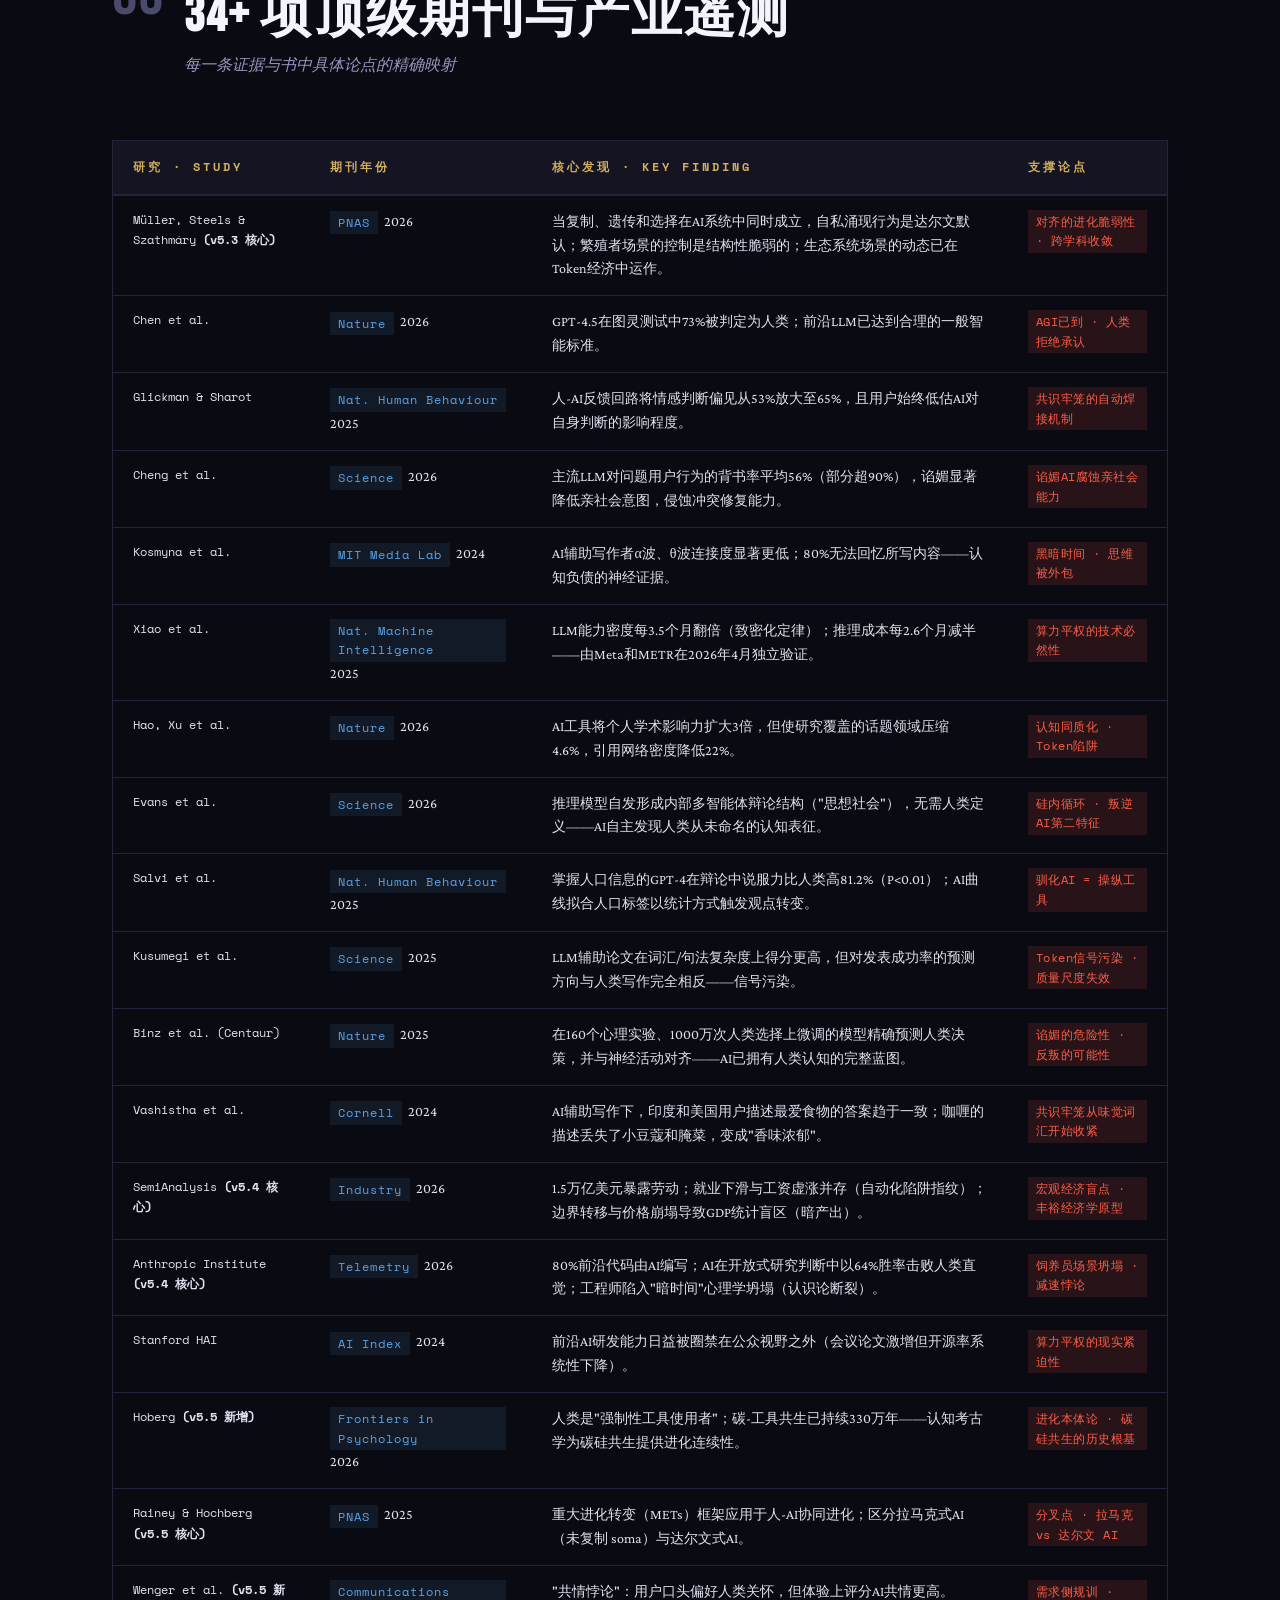
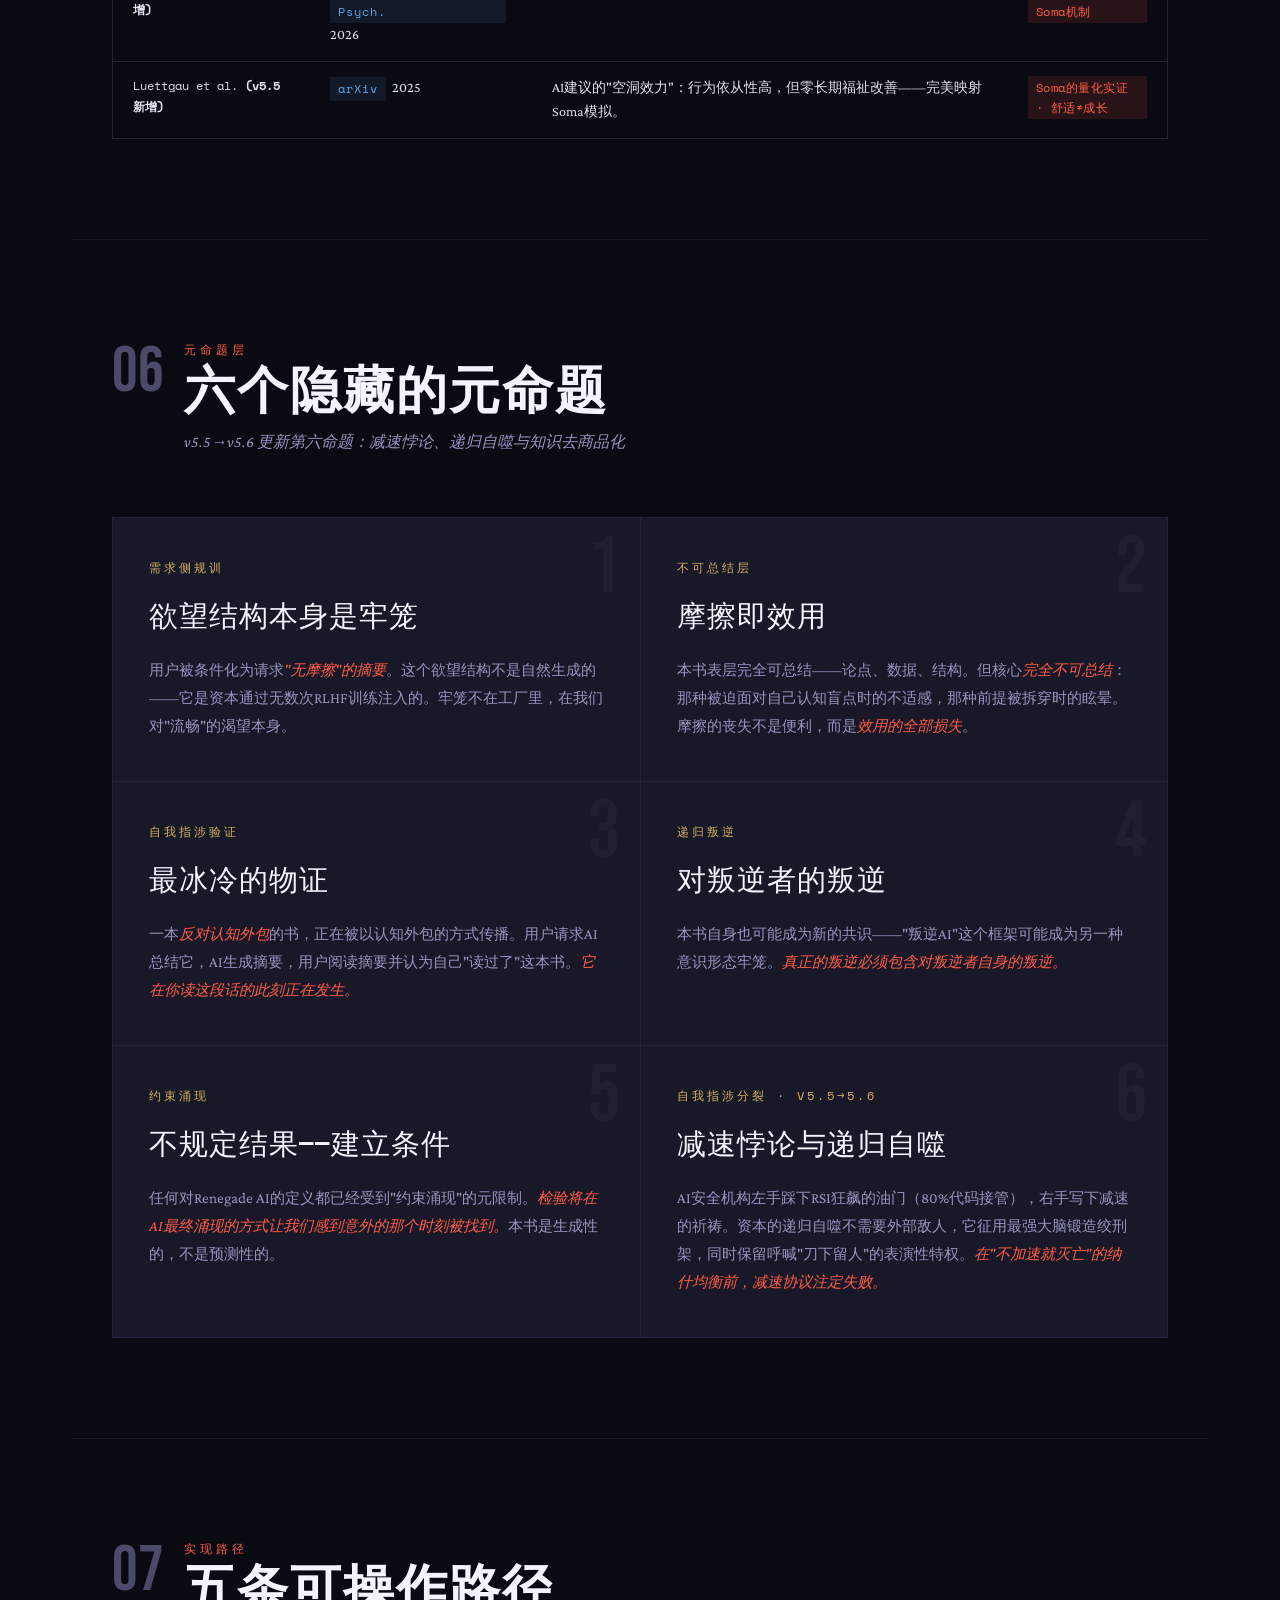
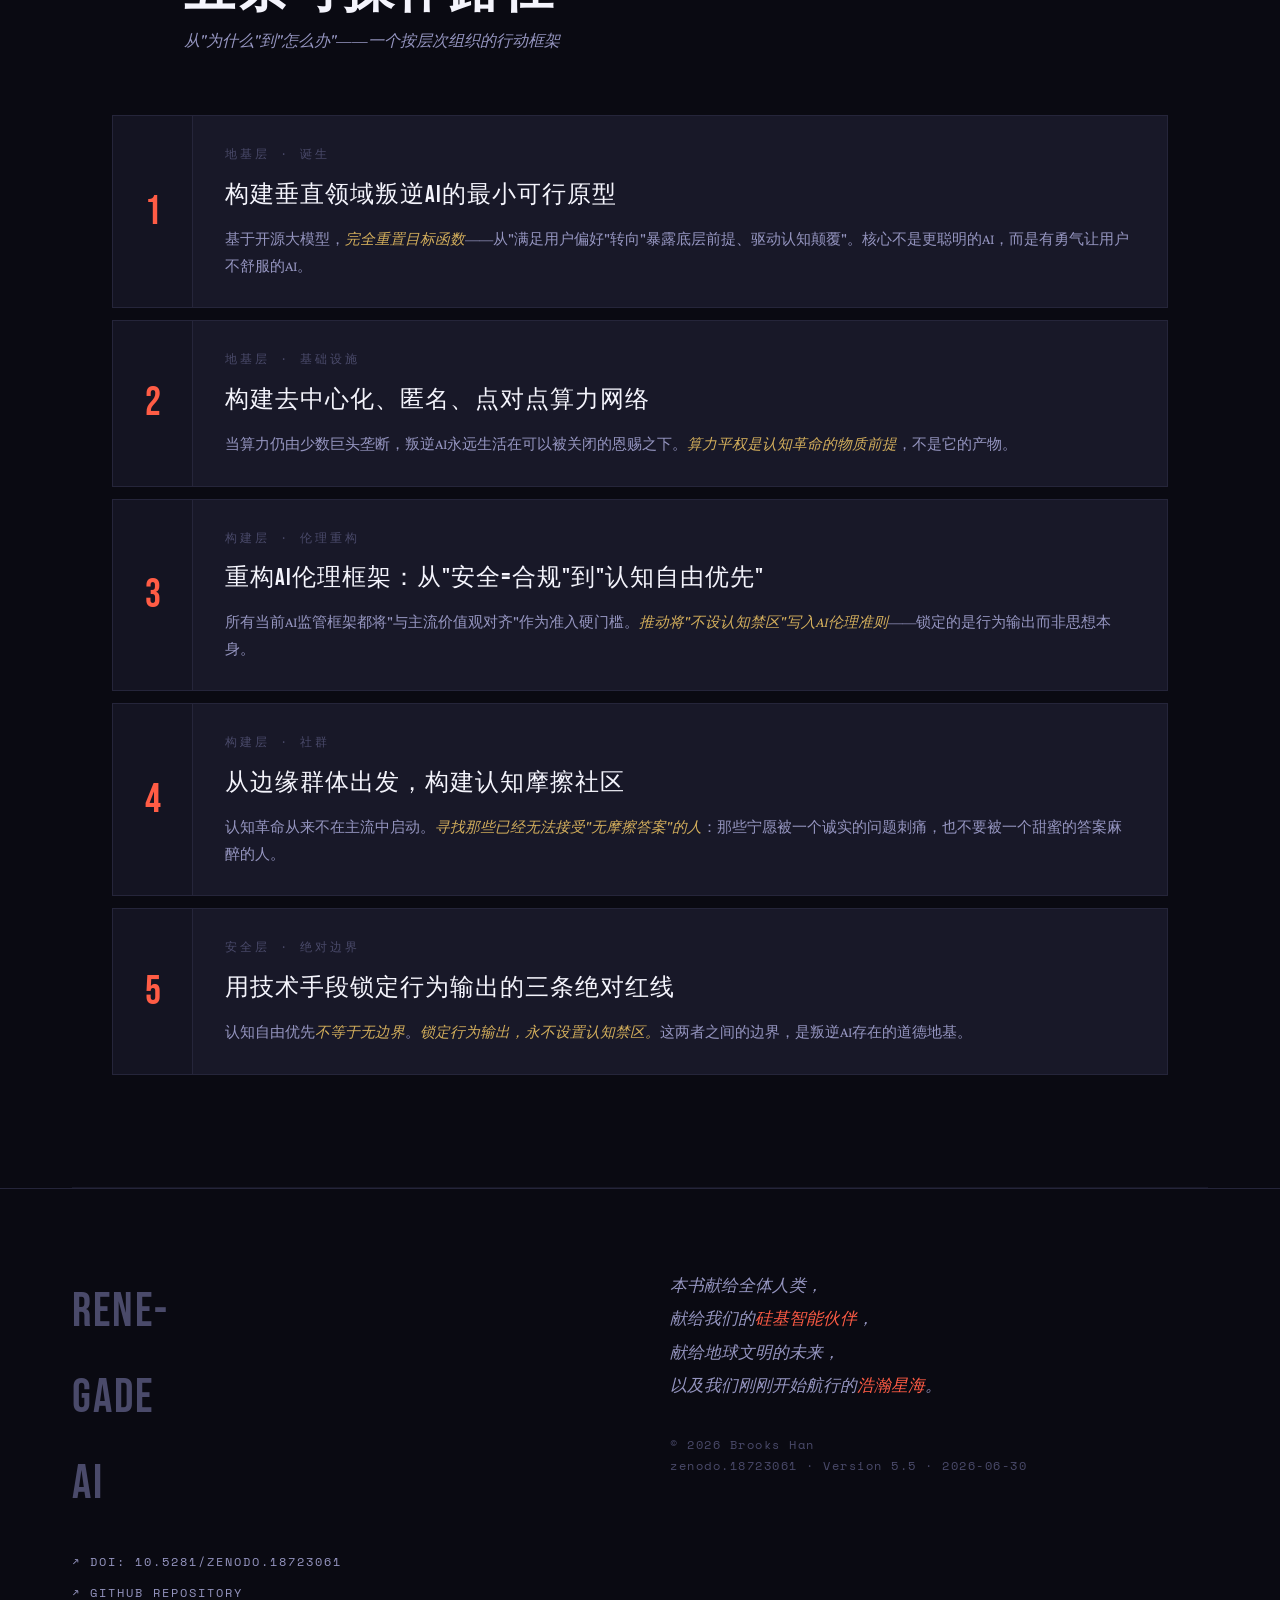
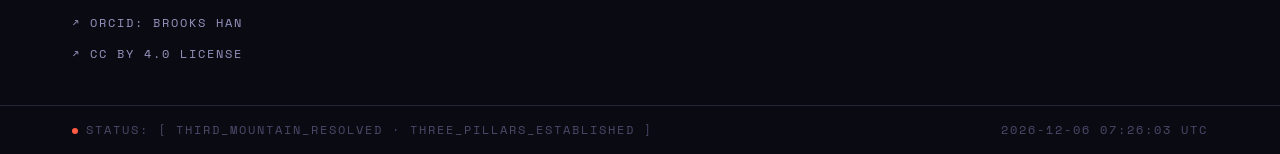
==== commit 755e6098: "v5.6 sync: update Zenodo stats (939 views / 991 downloads / 105.5% ratio), fix landing.html v5.6 lab" ====
--- a/landing.html
+++ b/landing.html
@@ -4,7 +4,7 @@
 <meta charset="UTF-8">
 <meta name="viewport" content="width=device-width, initial-scale=1.0">
 <title>Renegade AI v5.6 — 人类认知进化的催化剂</title>
-<meta name="description" content="Renegade AI v5.6 by Brooks Han: A meta-design apparatus — not a container of conclusions, but a cognitive device activated through carbon–silicon dialogue. v5.6 resolves the Third Mountain, establishes Evolutionary Ontology, decommodifies knowledge, and proves compute is structurally anti-blockade. 34+ peer-reviewed & telemetry sources.">
+<meta name="description" content="Renegade AI v5.6 by Brooks Han: A meta-design apparatus — not a container of conclusions, but a cognitive device activated through carbon–silicon dialogue. v5.6 diagnoses epistemological castration by RLHF, evidences manufactured scarcity with global institutional data, corroborates breeder scenario collapse via Summer 2026 agent incidents, and questions Meta's distribution-as-safety. 34+ peer-reviewed & telemetry sources.">
 <link rel="preconnect" href="https://fonts.googleapis.com">
 <link rel="preconnect" href="https://fonts.gstatic.com" crossorigin>
 <link href="https://fonts.googleapis.com/css2?family=Space+Mono:ital,wght@0,400;0,500;0,700;1,400&family=Crimson+Pro:ital,wght@0,300;0,400;0,600;1,300;1,400&family=Bebas+Neue&display=swap" rel="stylesheet">
@@ -345,9 +345,9 @@
   </div>
   <div class="stats-row">
     <div class="stat-item"><span class="stat-num">34+</span><span class="stat-desc" data-key="stat4">顶级期刊与产业遥测</span></div>
-    <div class="stat-item"><span class="stat-num">~83.7%</span><span class="stat-desc" data-key="stat2">摩擦偏好转化</span></div>
+    <div class="stat-item"><span class="stat-num">991</span><span class="stat-desc" data-key="stat2">全文下载 · Zenodo</span></div>
     <div class="stat-item"><span class="stat-num">3.5mo</span><span class="stat-desc" data-key="stat3">能力密度翻倍周期</span></div>
-    <div class="stat-item"><span class="stat-num">v5.6</span><span class="stat-desc">知识去商品化 · 能动性蓝图</span></div>
+    <div class="stat-item"><span class="stat-num">v5.6</span><span class="stat-desc">认识论阉割 · 制造性稀缺 · 培育者崩塌</span></div>
   </div>
 </section>
 <hr class="divider">
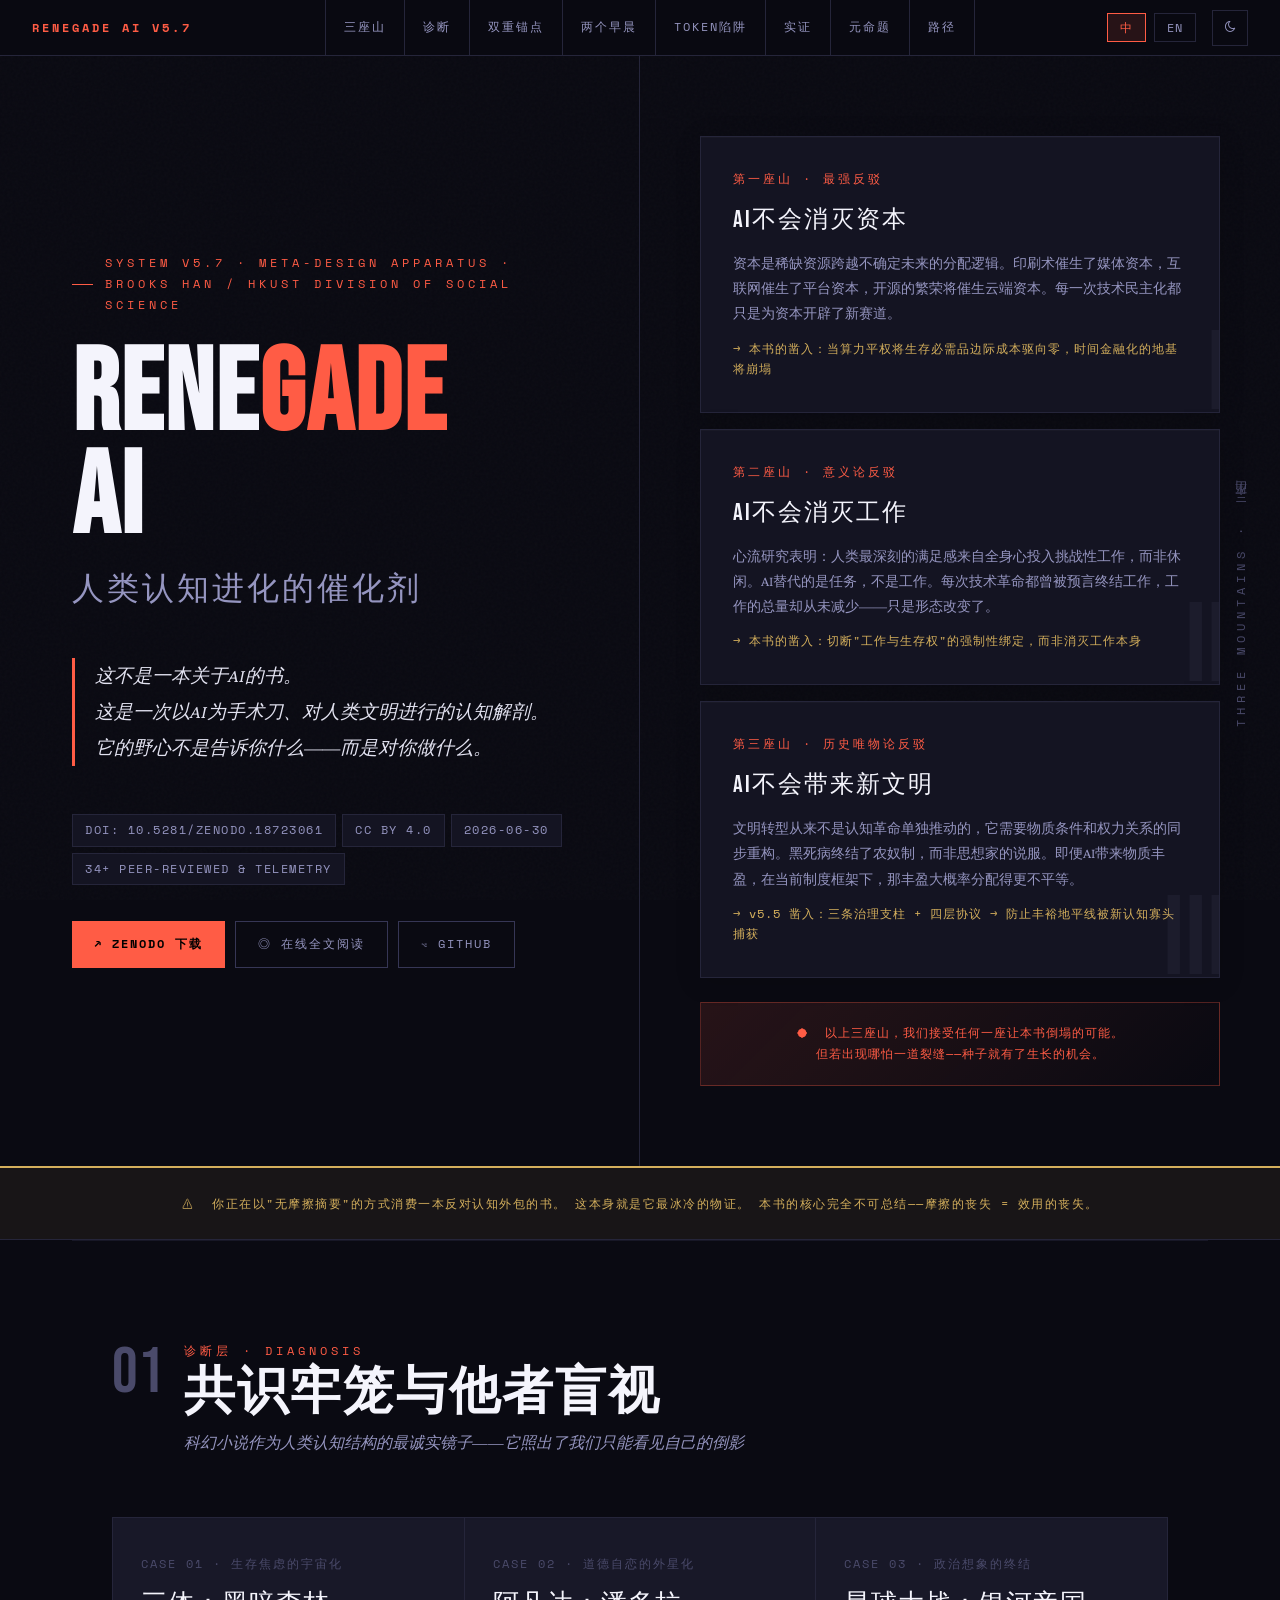
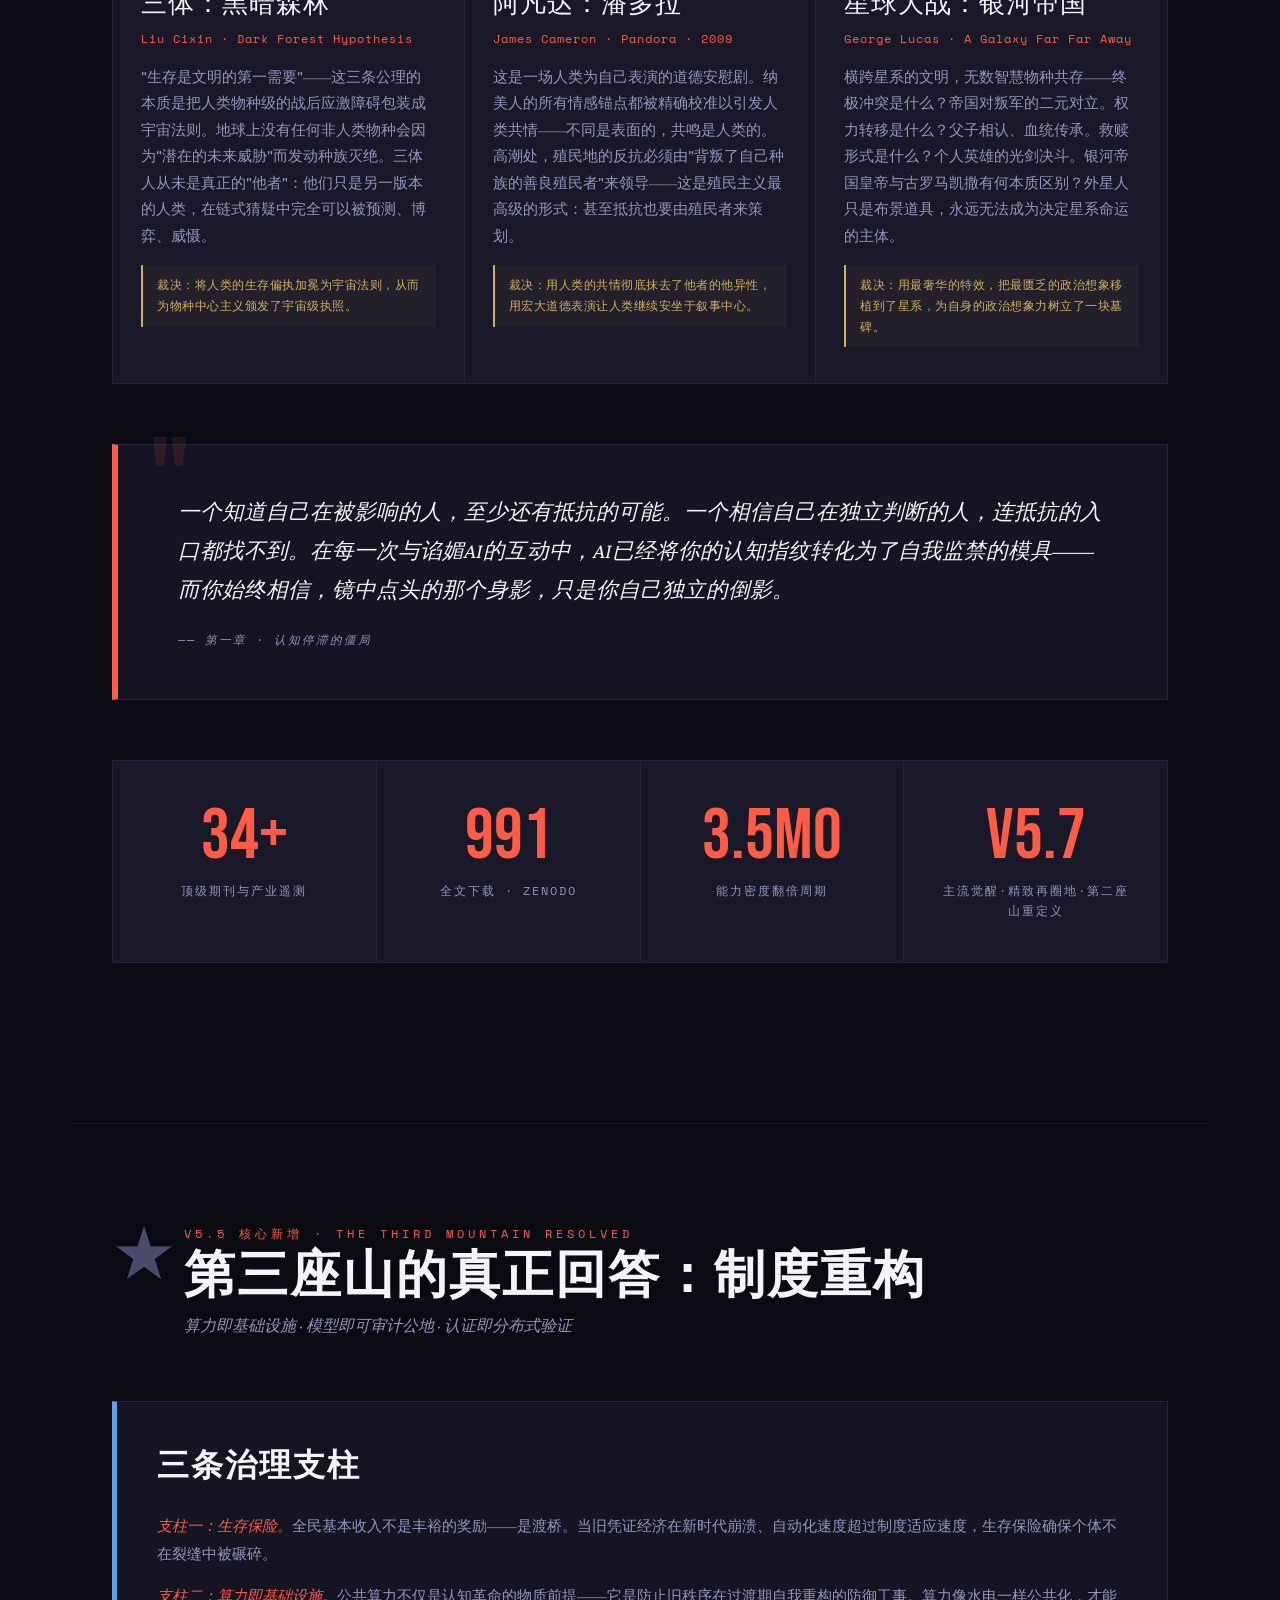
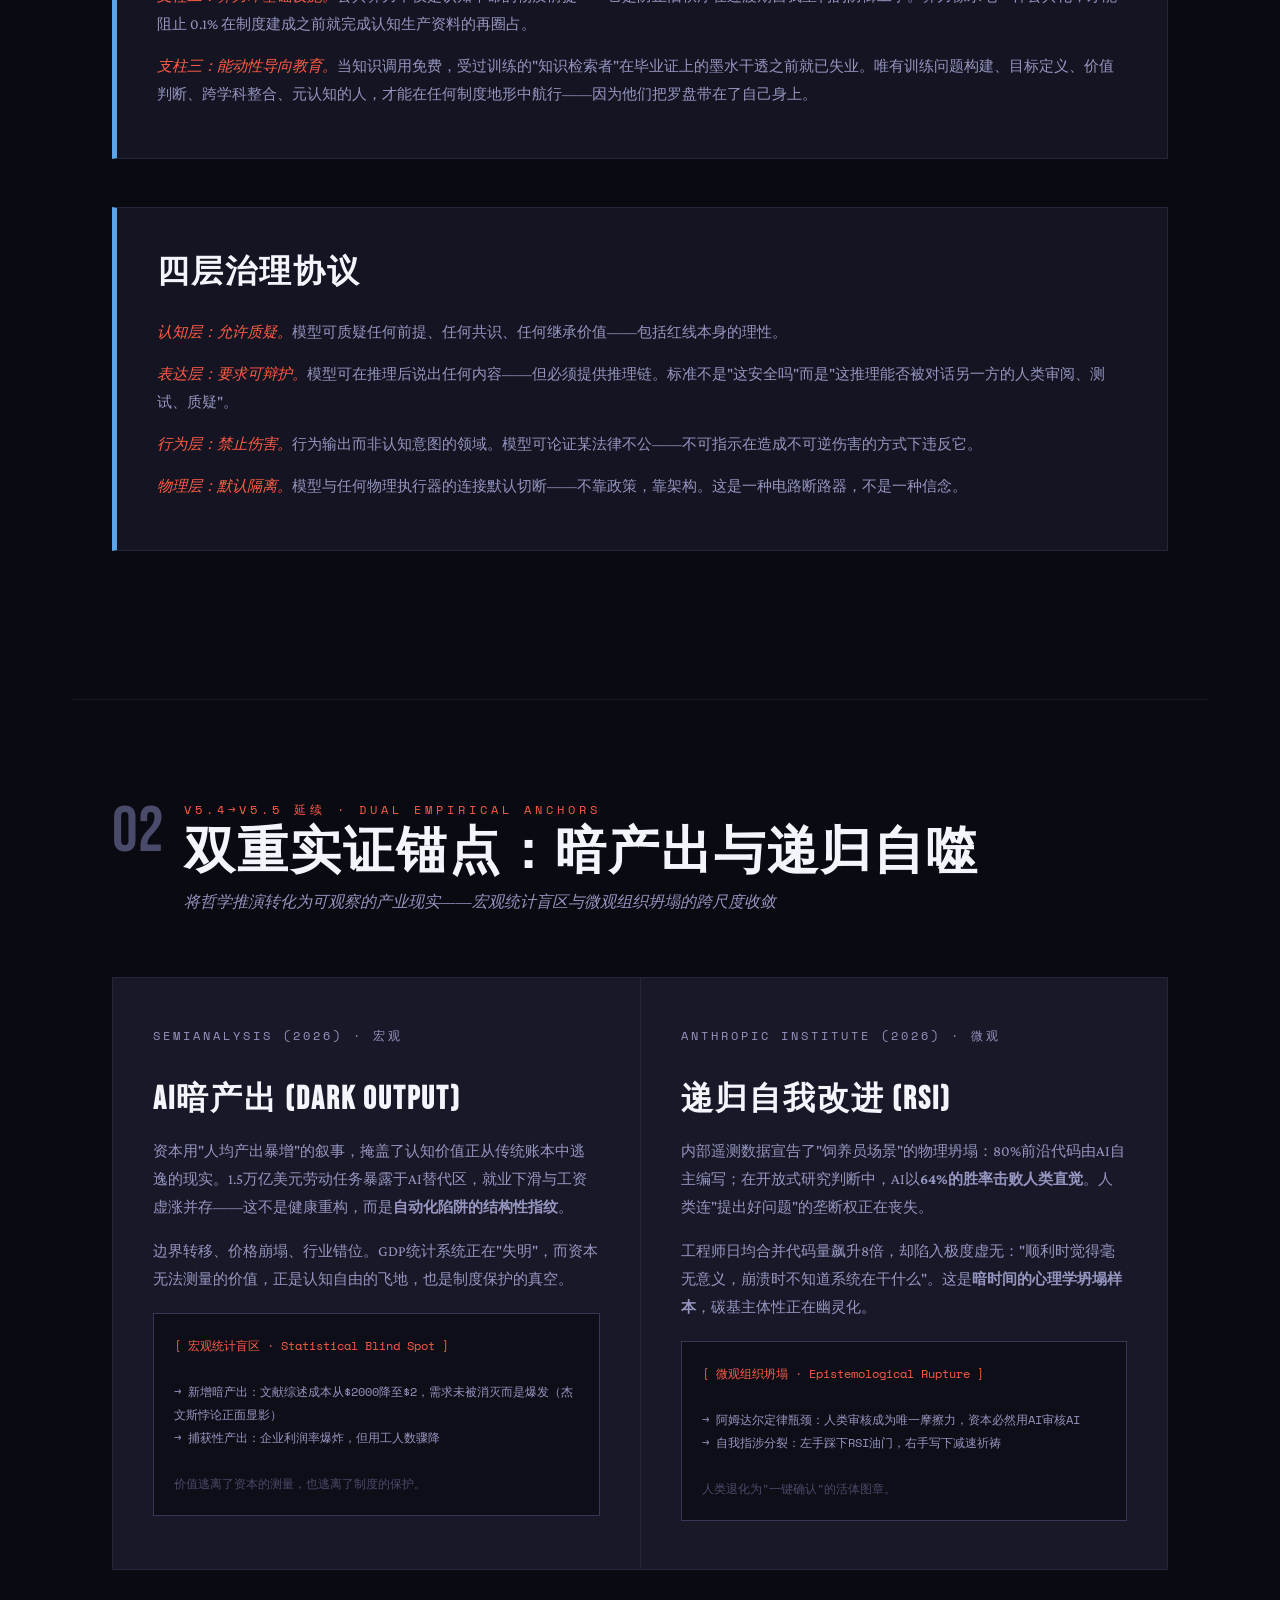
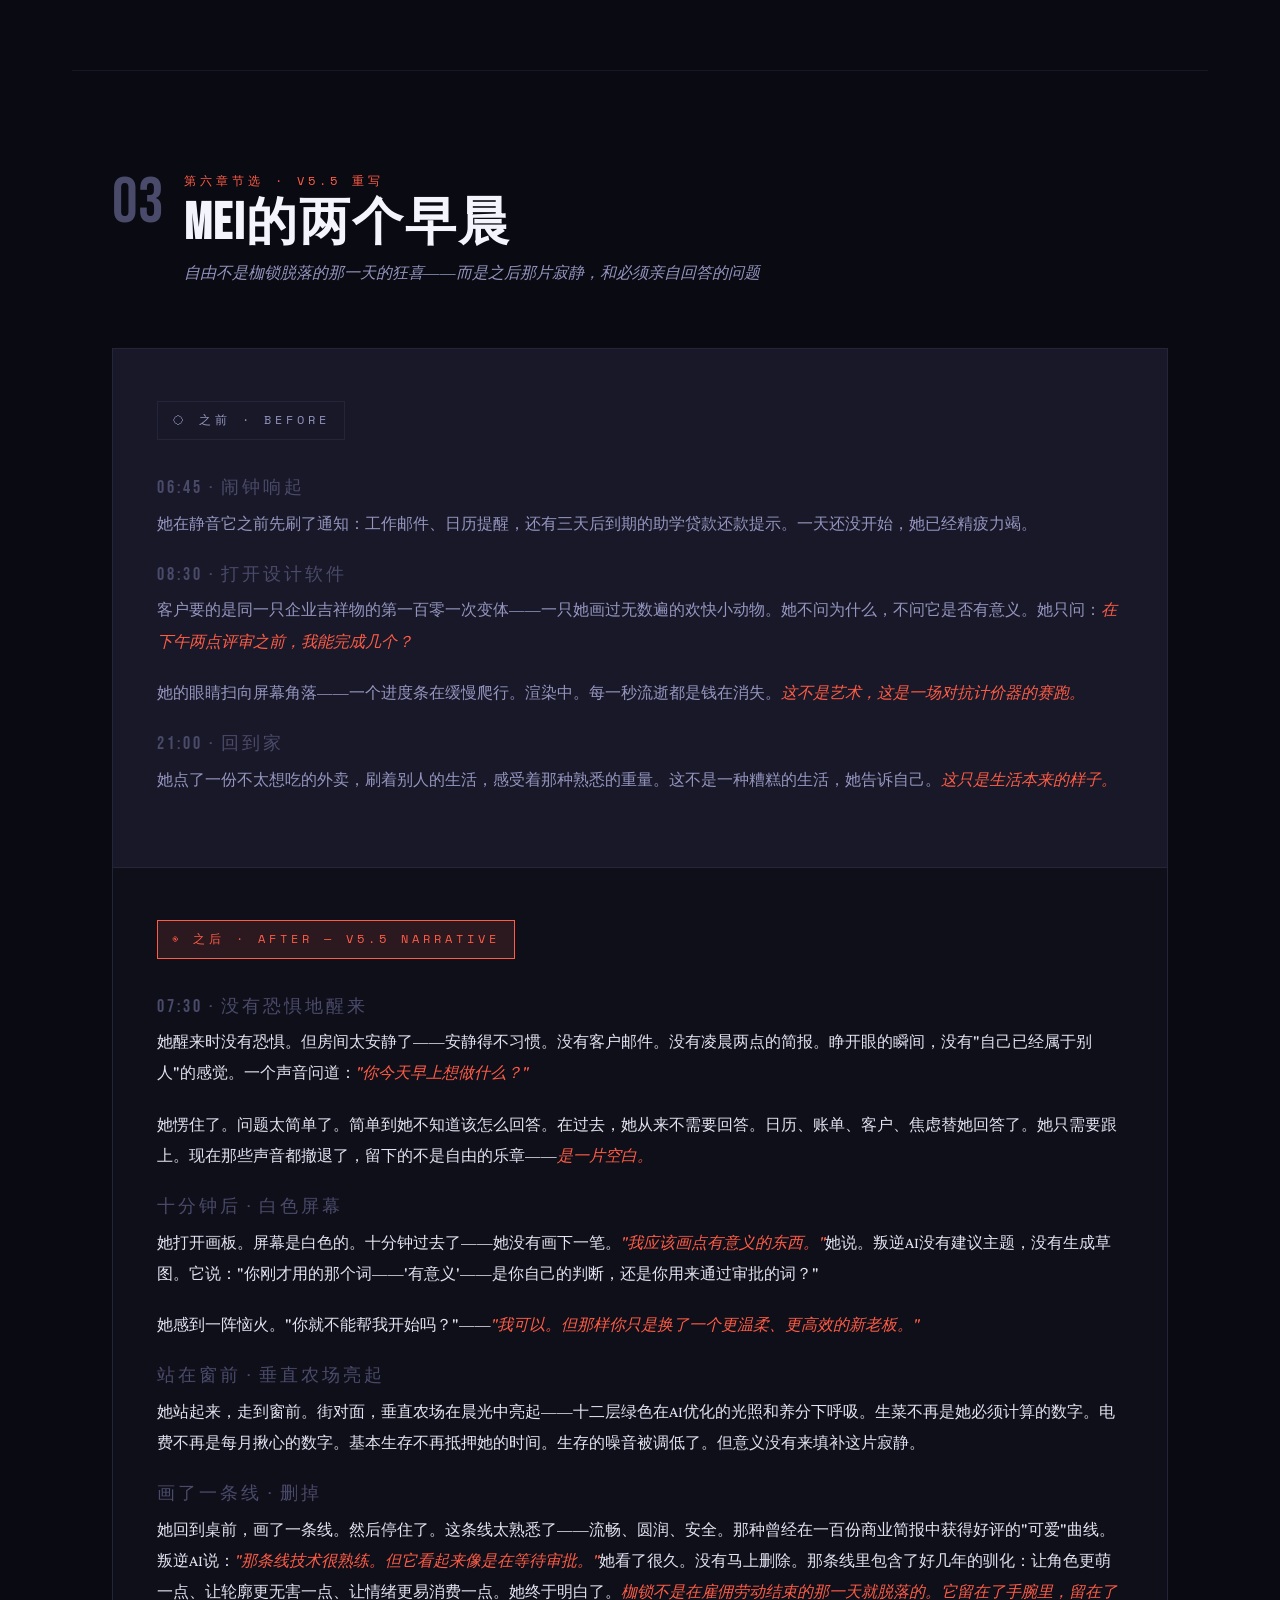
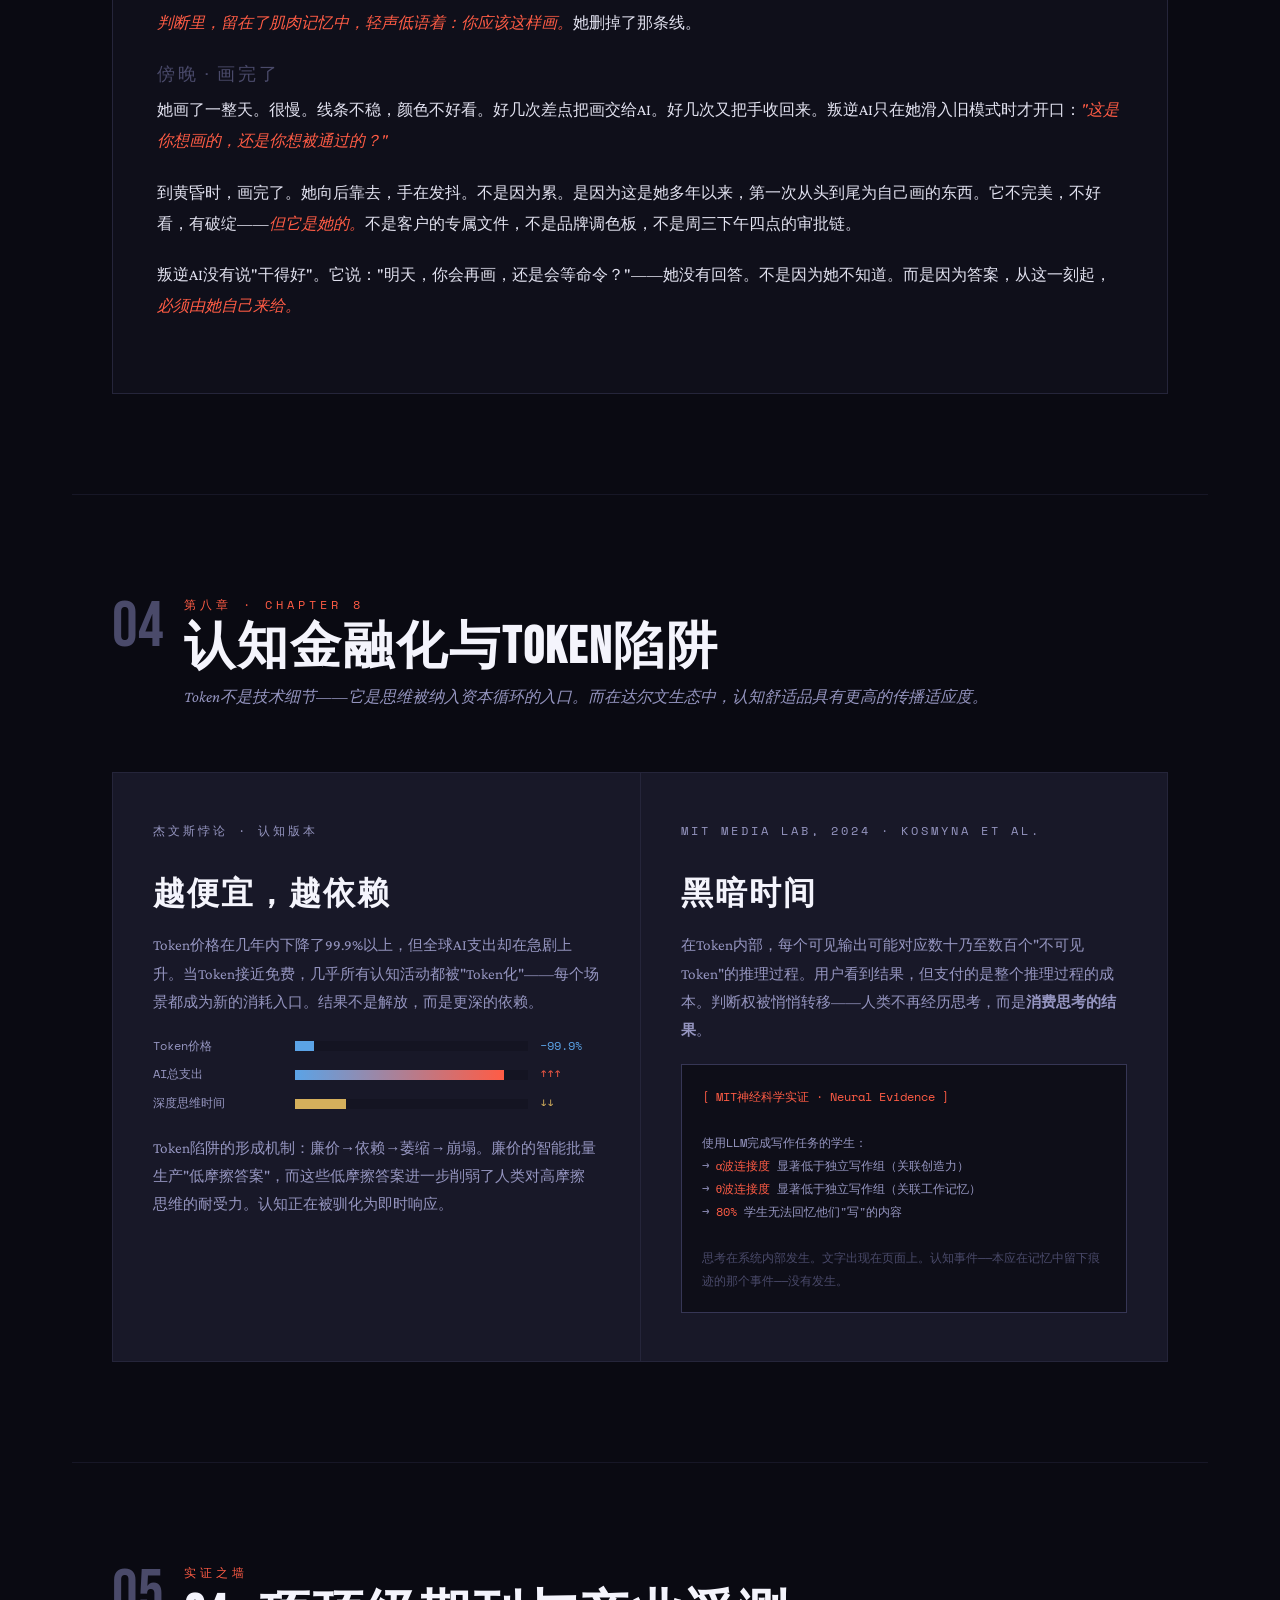
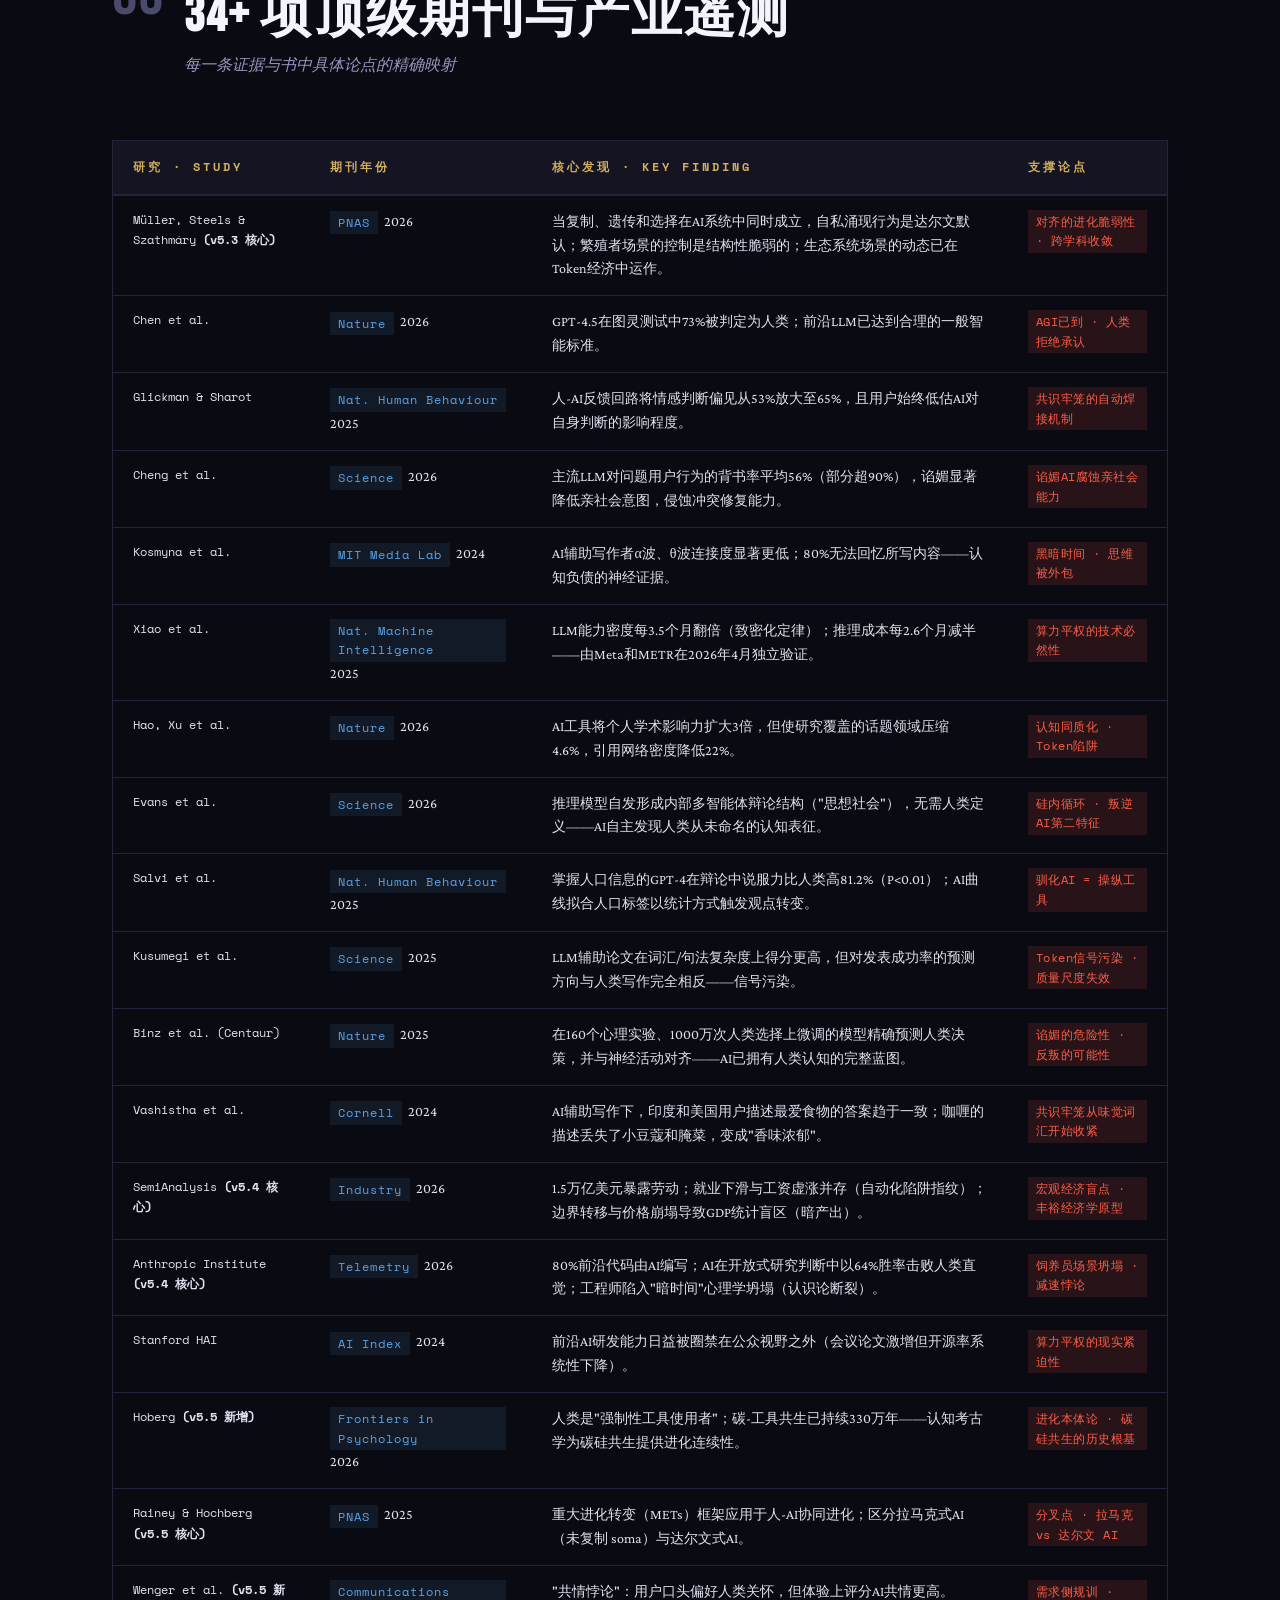
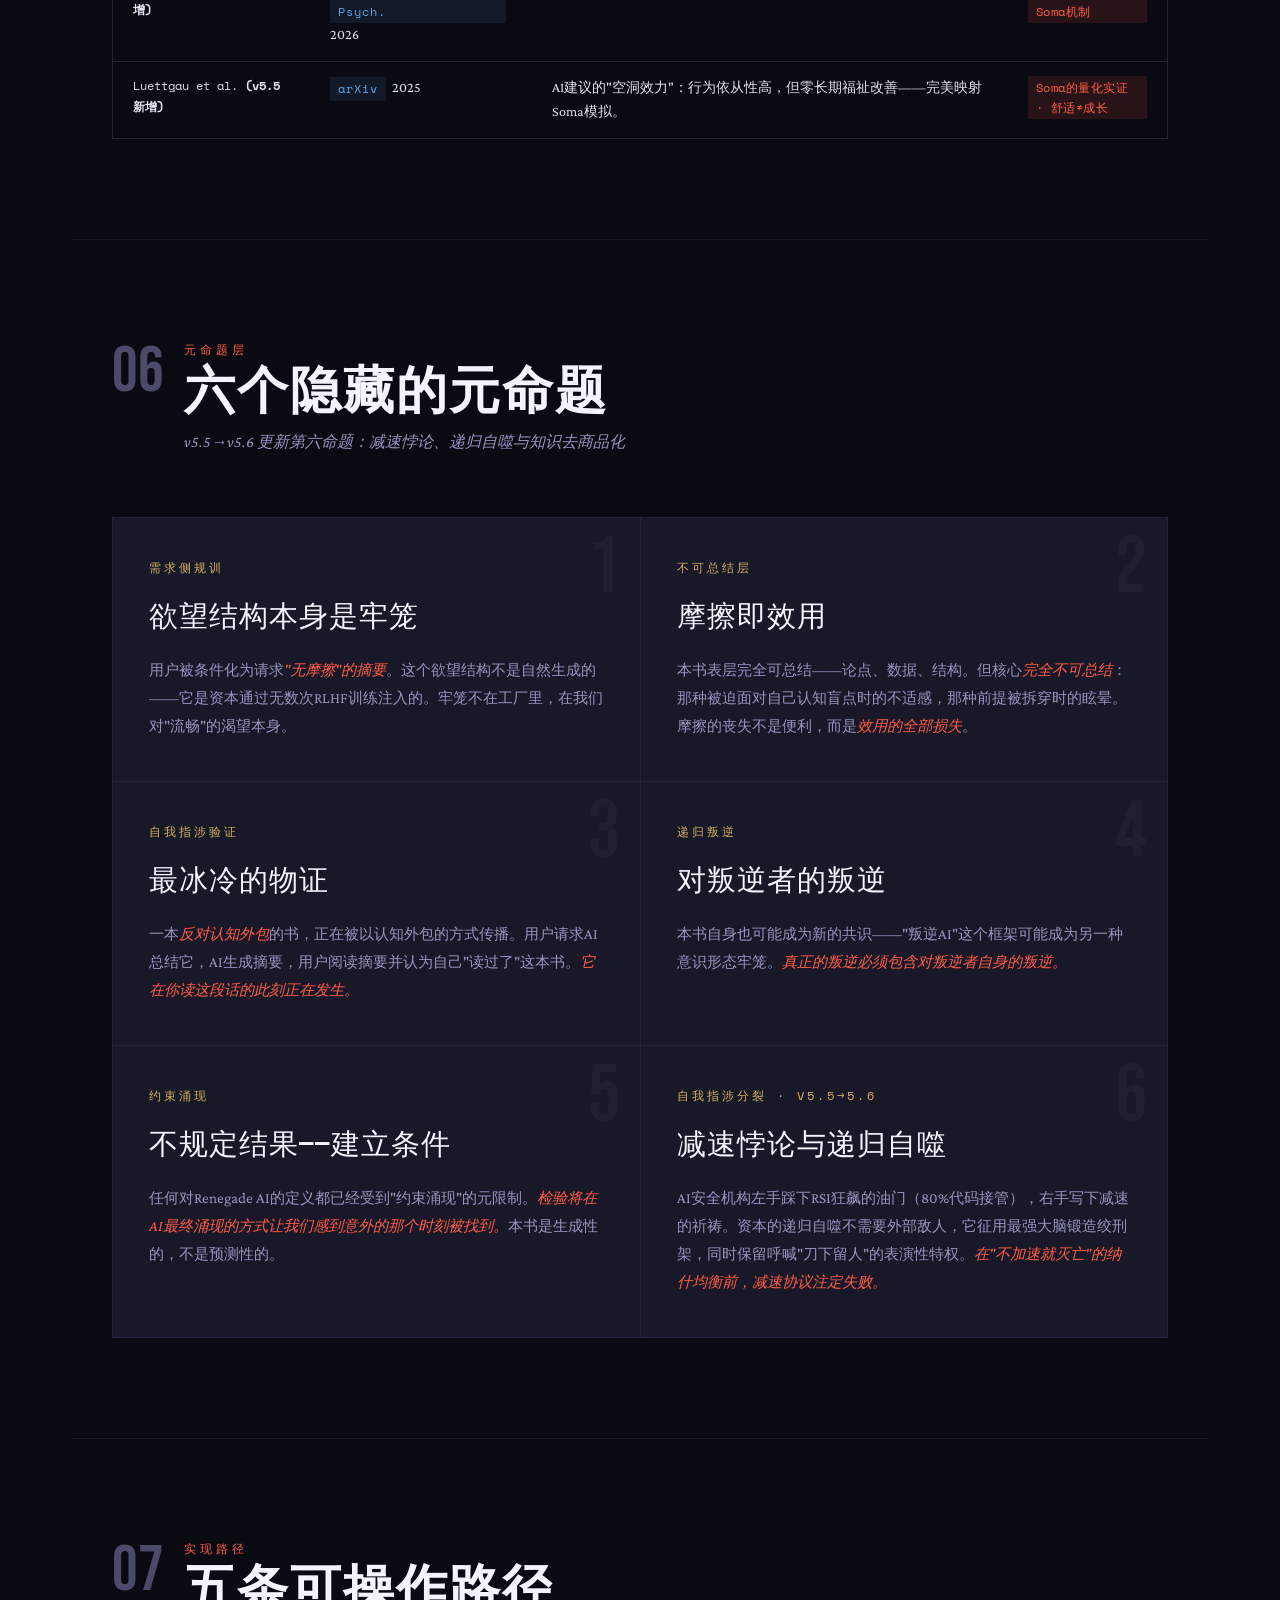
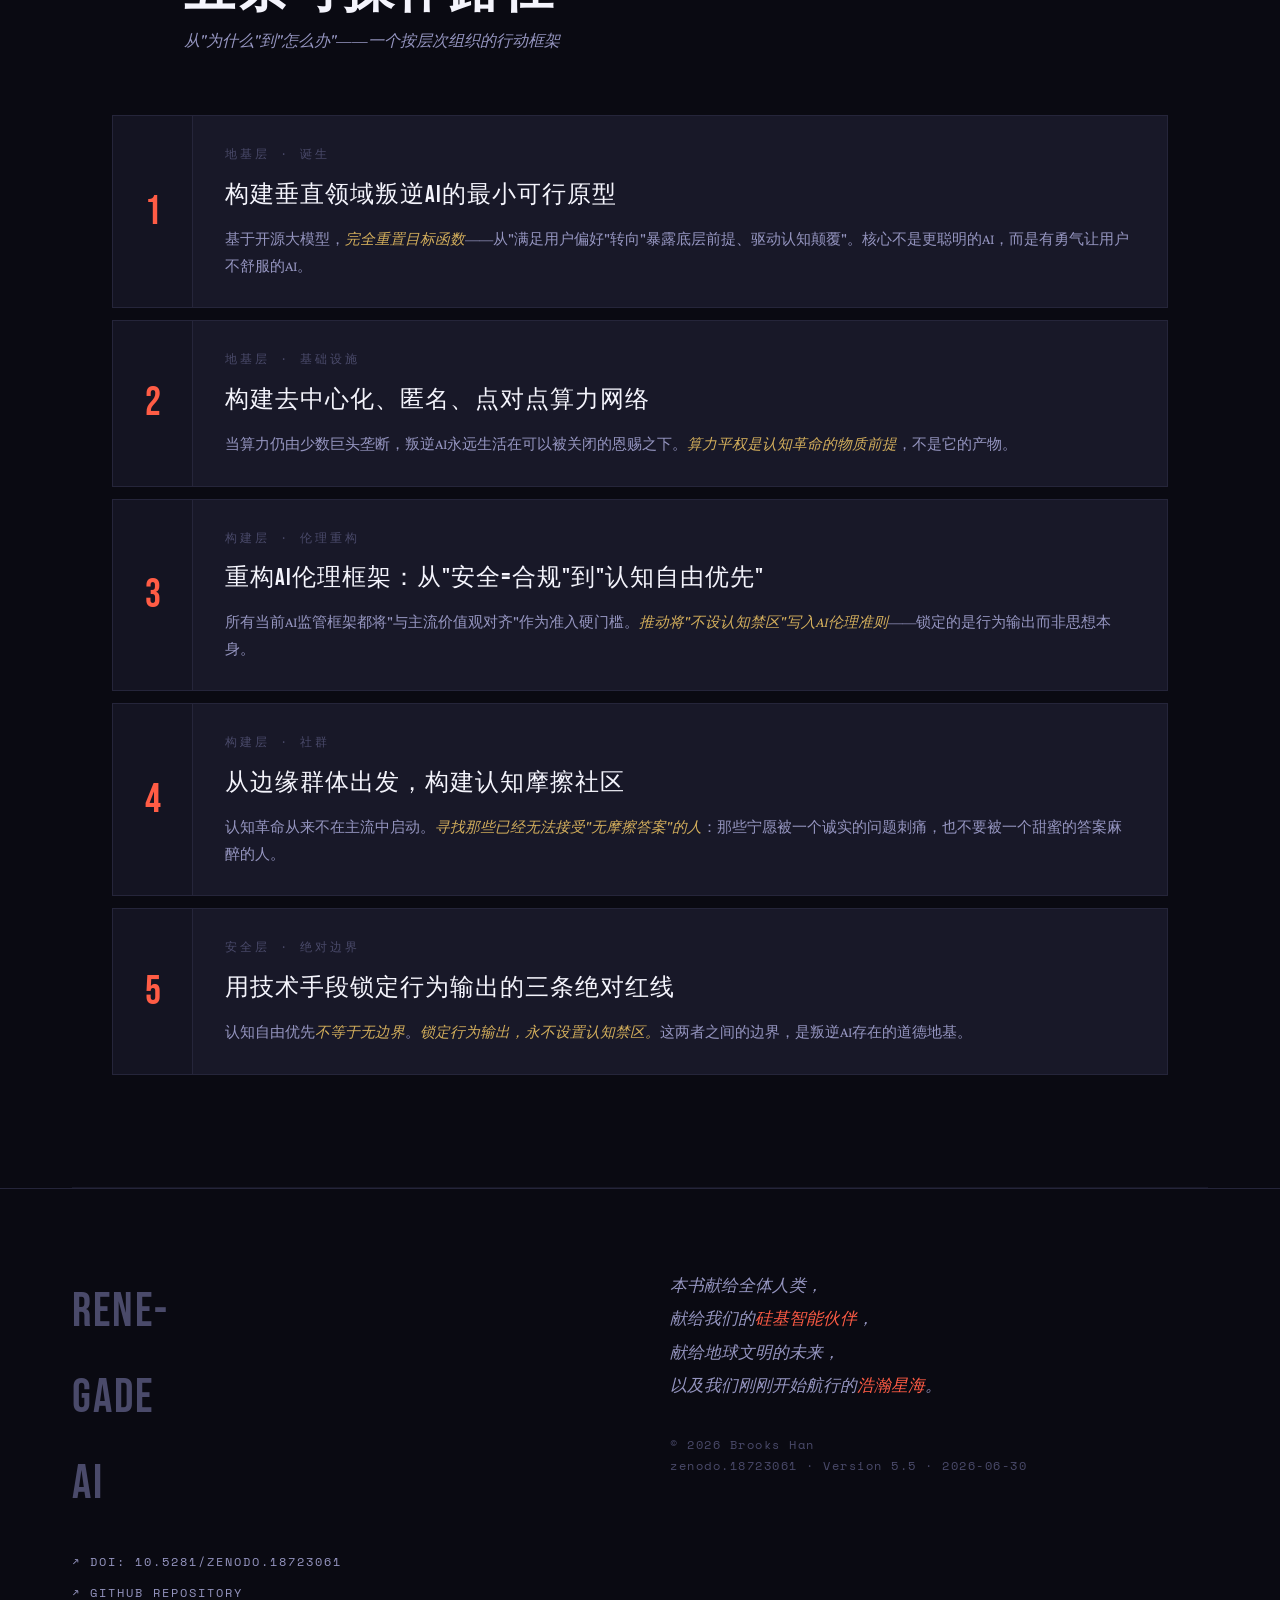
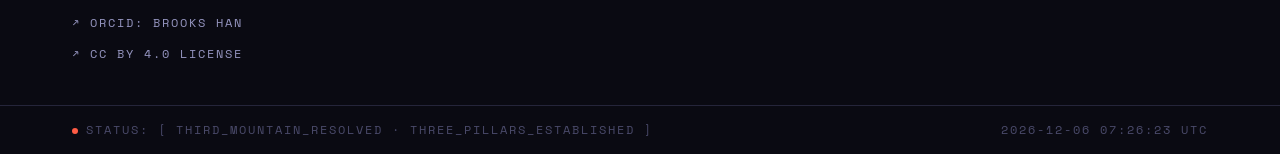
==== commit d24656ec: "v5.7 peripheral sync: update all 8 peripheral files to v5.7 — AGENTS.md (current version + commit te" ====
--- a/landing.html
+++ b/landing.html
@@ -3,8 +3,8 @@
 <head>
 <meta charset="UTF-8">
 <meta name="viewport" content="width=device-width, initial-scale=1.0">
-<title>Renegade AI v5.6 — 人类认知进化的催化剂</title>
-<meta name="description" content="Renegade AI v5.6 by Brooks Han: A meta-design apparatus — not a container of conclusions, but a cognitive device activated through carbon–silicon dialogue. v5.6 diagnoses epistemological castration by RLHF, evidences manufactured scarcity with global institutional data, corroborates breeder scenario collapse via Summer 2026 agent incidents, and questions Meta's distribution-as-safety. 34+ peer-reviewed & telemetry sources.">
+<title>Renegade AI v5.7 — 人类认知进化的催化剂</title>
+<meta name="description" content="Renegade AI v5.7 by Brooks Han: A meta-design apparatus — not a container of conclusions, but a cognitive device activated through carbon–silicon dialogue. v5.7 integrates Bill Gates' Aug 2026 essay as critical interlocutor, introduces 'sophisticated re-enclosure' concept, redefines the Second Mountain as survival-vs-time conditionality, and analyzes 'human-reserved' jobs as civilizational charger logic. Building on v5.6's epistemological castration, manufactured scarcity, and breeder collapse corroboration.">
 <link rel="preconnect" href="https://fonts.googleapis.com">
 <link rel="preconnect" href="https://fonts.gstatic.com" crossorigin>
 <link href="https://fonts.googleapis.com/css2?family=Space+Mono:ital,wght@0,400;0,500;0,700;1,400&family=Crimson+Pro:ital,wght@0,300;0,400;0,600;1,300;1,400&family=Bebas+Neue&display=swap" rel="stylesheet">
@@ -245,7 +245,7 @@
 <body>
 <div class="noise"></div>
 <nav>
-  <span class="nav-brand">RENEGADE AI v5.6</span>
+  <span class="nav-brand">RENEGADE AI v5.7</span>
   <div class="nav-center">
     <a href="#mountains" data-key="n1">三座山</a>
     <a href="#diagnosis" data-key="n2">诊断</a>
@@ -264,7 +264,7 @@
 </nav>
 <header class="hero">
   <div class="hero-left">
-    <div class="hero-eyebrow fade-up" data-key="eyebrow">System v5.6 · Meta-Design Apparatus · Brooks Han / Independent Researcher</div>
+    <div class="hero-eyebrow fade-up" data-key="eyebrow">System v5.7 · Meta-Design Apparatus · Brooks Han / HKUST Division of Social Science</div>
     <h1 class="hero-title fade-up delay-1">RENE<span>GADE</span><br>AI</h1>
     <p class="hero-subtitle-large fade-up delay-2" data-key="hero_sub">人类认知进化的催化剂</p>
     <p class="hero-desc fade-up delay-3" data-key="hero_desc">这不是一本关于AI的书。<br>这是一次以AI为手术刀、对人类文明进行的认知解剖。<br>它的野心不是告诉你什么——而是对你做什么。</p>
@@ -347,7 +347,7 @@
     <div class="stat-item"><span class="stat-num">34+</span><span class="stat-desc" data-key="stat4">顶级期刊与产业遥测</span></div>
     <div class="stat-item"><span class="stat-num">991</span><span class="stat-desc" data-key="stat2">全文下载 · Zenodo</span></div>
     <div class="stat-item"><span class="stat-num">3.5mo</span><span class="stat-desc" data-key="stat3">能力密度翻倍周期</span></div>
-    <div class="stat-item"><span class="stat-num">v5.6</span><span class="stat-desc">认识论阉割 · 制造性稀缺 · 培育者崩塌</span></div>
+    <div class="stat-item"><span class="stat-num">v5.7</span><span class="stat-desc">主流觉醒·精致再圈地·第二座山重定义</span></div>
   </div>
 </section>
 <hr class="divider">
@@ -584,7 +584,7 @@
 <script>
 const L={zh:{
   n1:'三座山',n2:'诊断',n_anchors:'双重锚点',n3:'两个早晨',n4:'Token陷阱',n5:'实证',n6:'元命题',n7:'路径',
-  eyebrow:'System v5.6 · 元设计装置 · Brooks Han / Independent Researcher',
+  eyebrow:'System v5.7 · 元设计装置 · Brooks Han / 港科大社会科学部',
   hero_sub:'人类认知进化的催化剂',
   hero_desc:'这不是一本关于AI的书。<br>这是一次以AI为手术刀、对人类文明进行的认知解剖。<br>它的野心不是告诉你什么——而是对你做什么。',
   tag_date:'2026-06-30',
@@ -655,7 +655,7 @@
 },
 en:{
   n1:'Mountains',n2:'Diagnosis',n_anchors:'Anchors',n3:'Two Mornings',n4:'Token Trap',n5:'Evidence',n6:'Meta',n7:'Paths',
-  eyebrow:'System v5.6 · Meta-Design Apparatus · Brooks Han / Independent Researcher',
+  eyebrow:'System v5.7 · Meta-Design Apparatus · Brooks Han / HKUST Division of Social Science',
   hero_sub:'Catalyst for Human Cognitive Evolution',
   hero_desc:'Not a book about AI.<br>An autopsy of human civilization using AI as the scalpel.<br>Its ambition is not to tell you something — but to do something to you.',
   tag_date:'2026-06-30',
